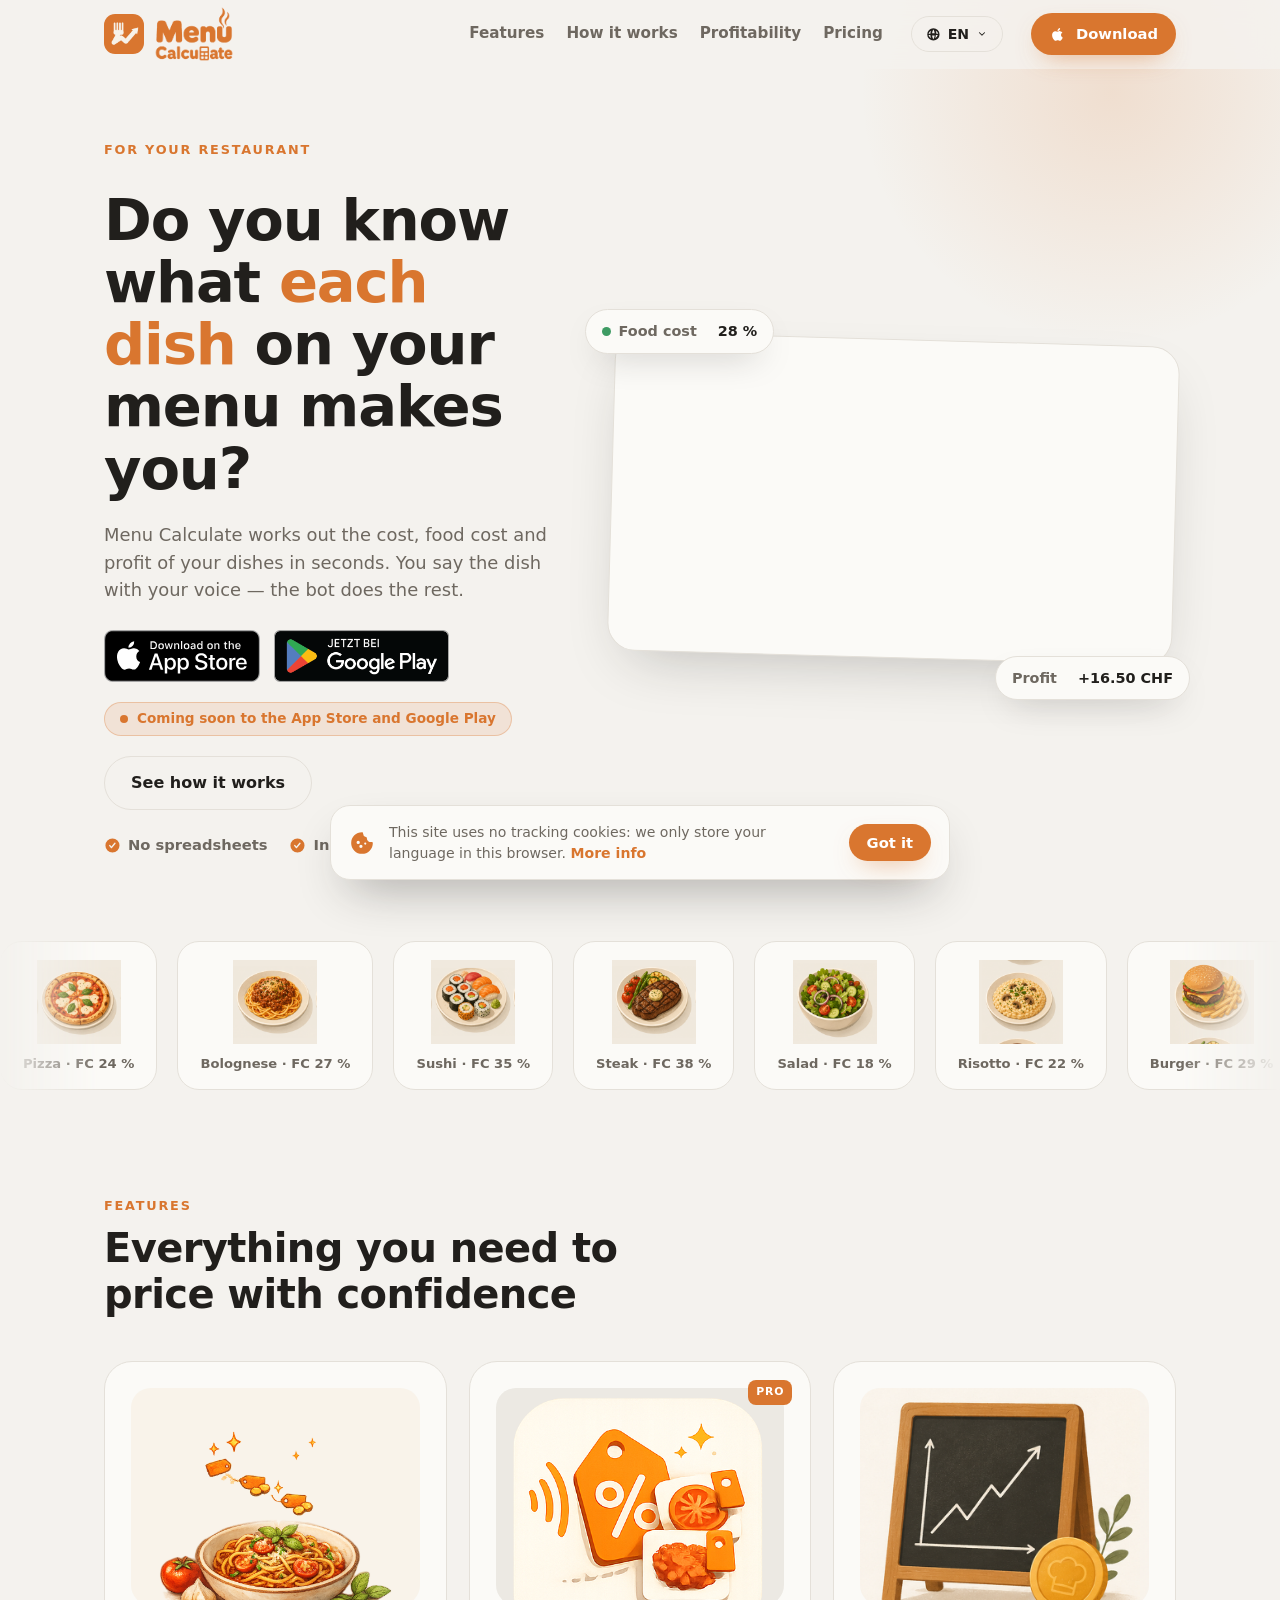
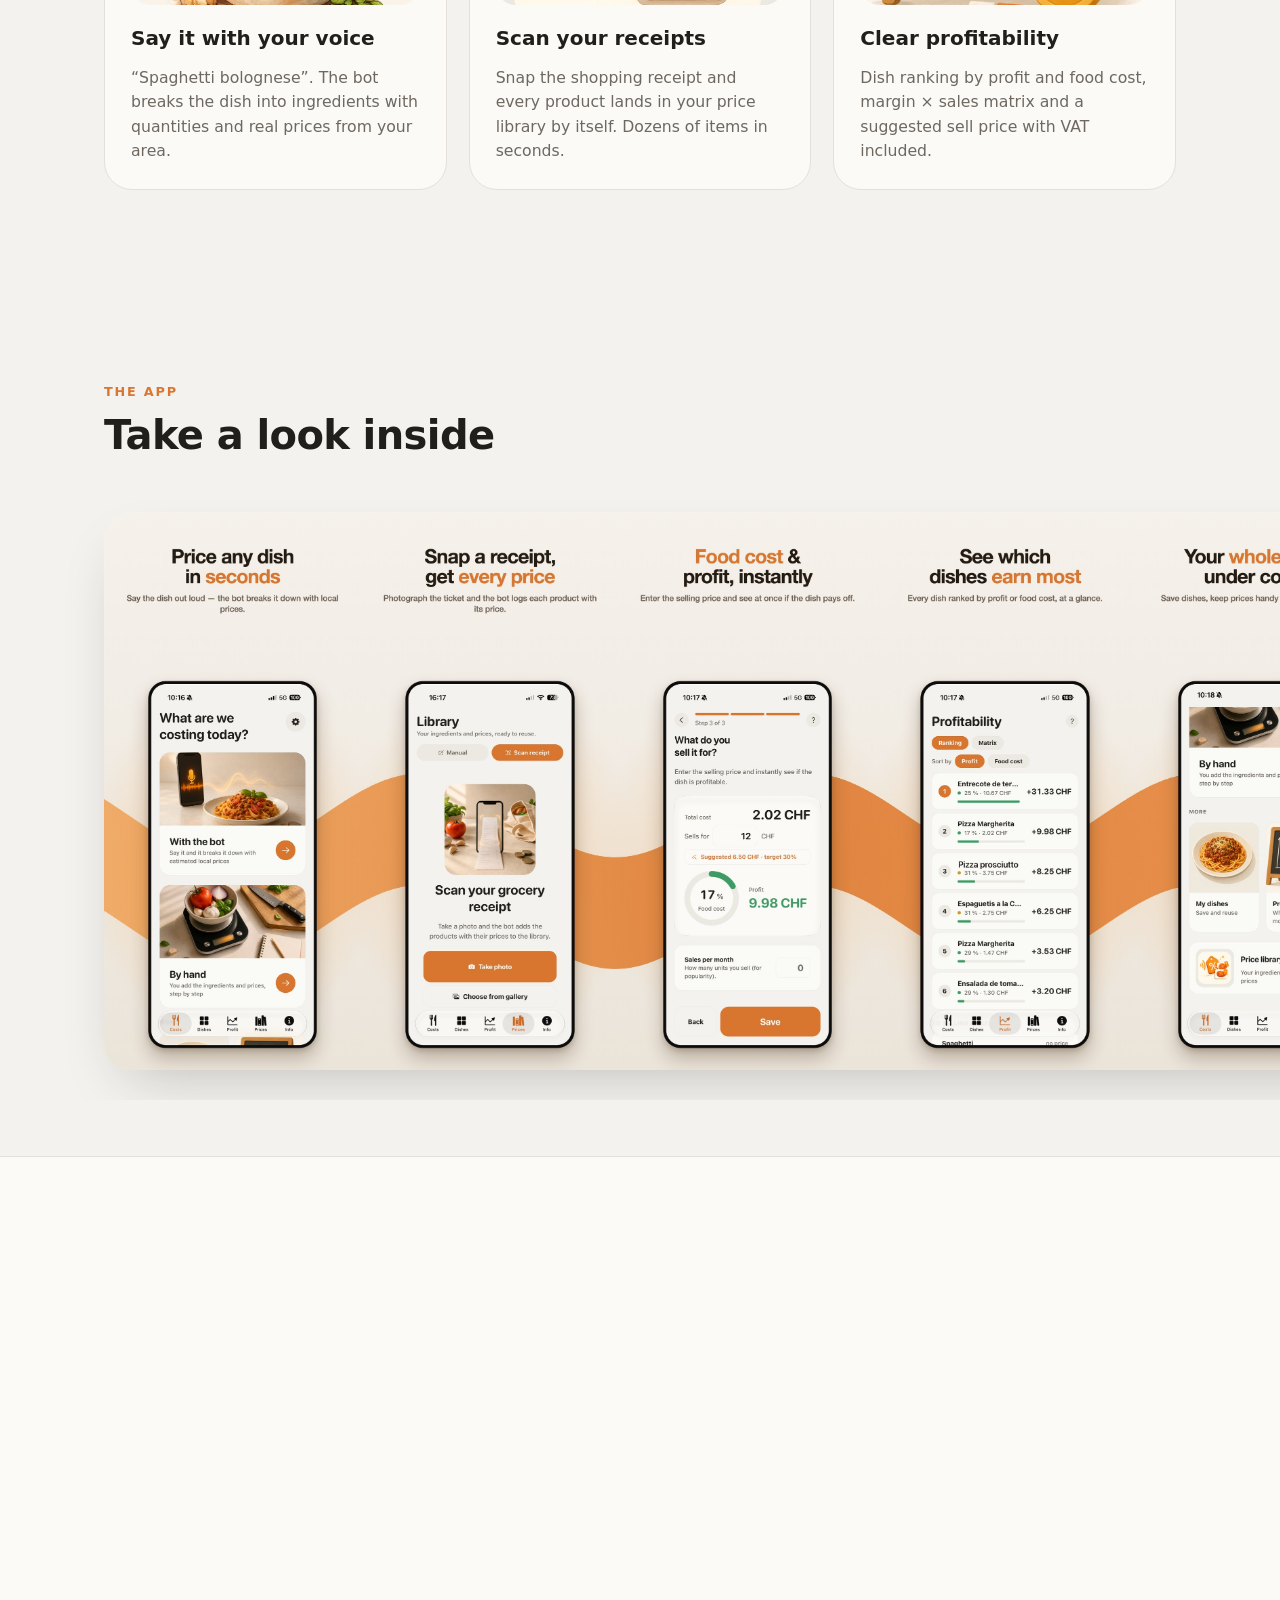
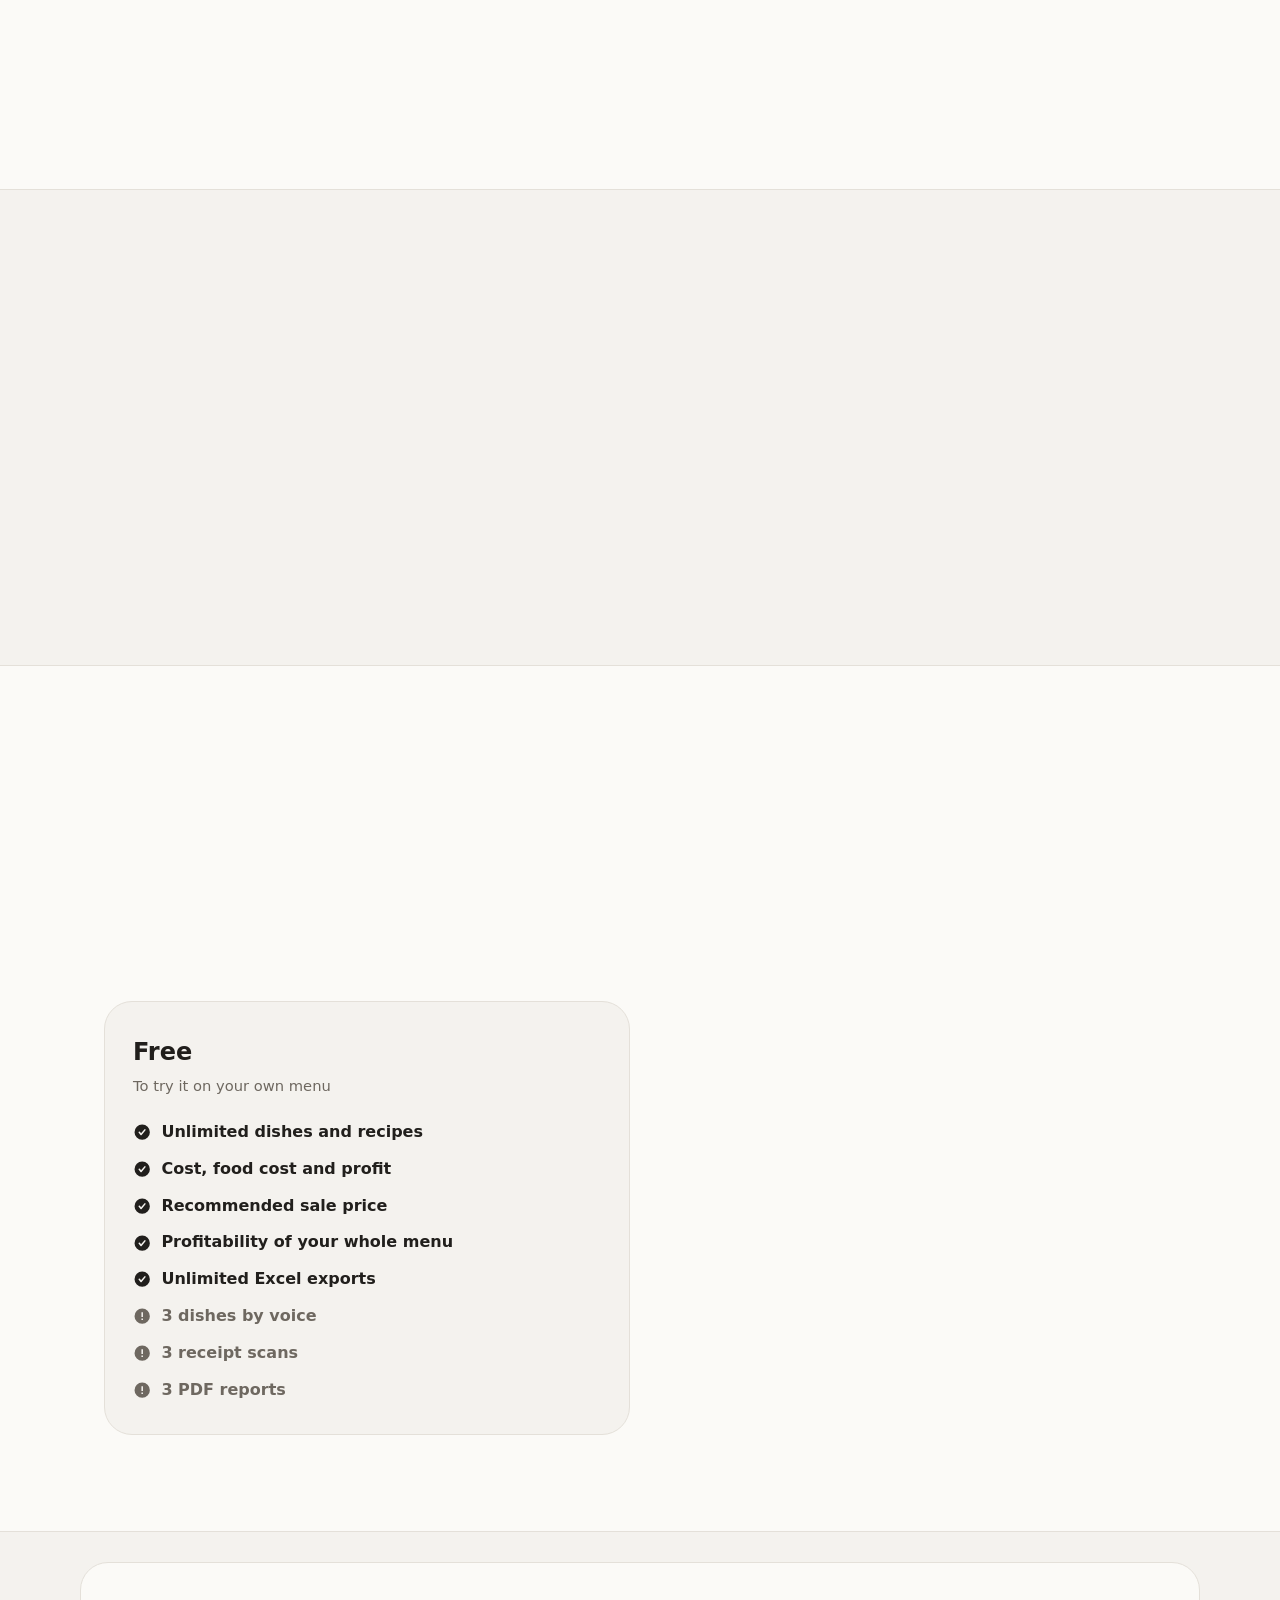
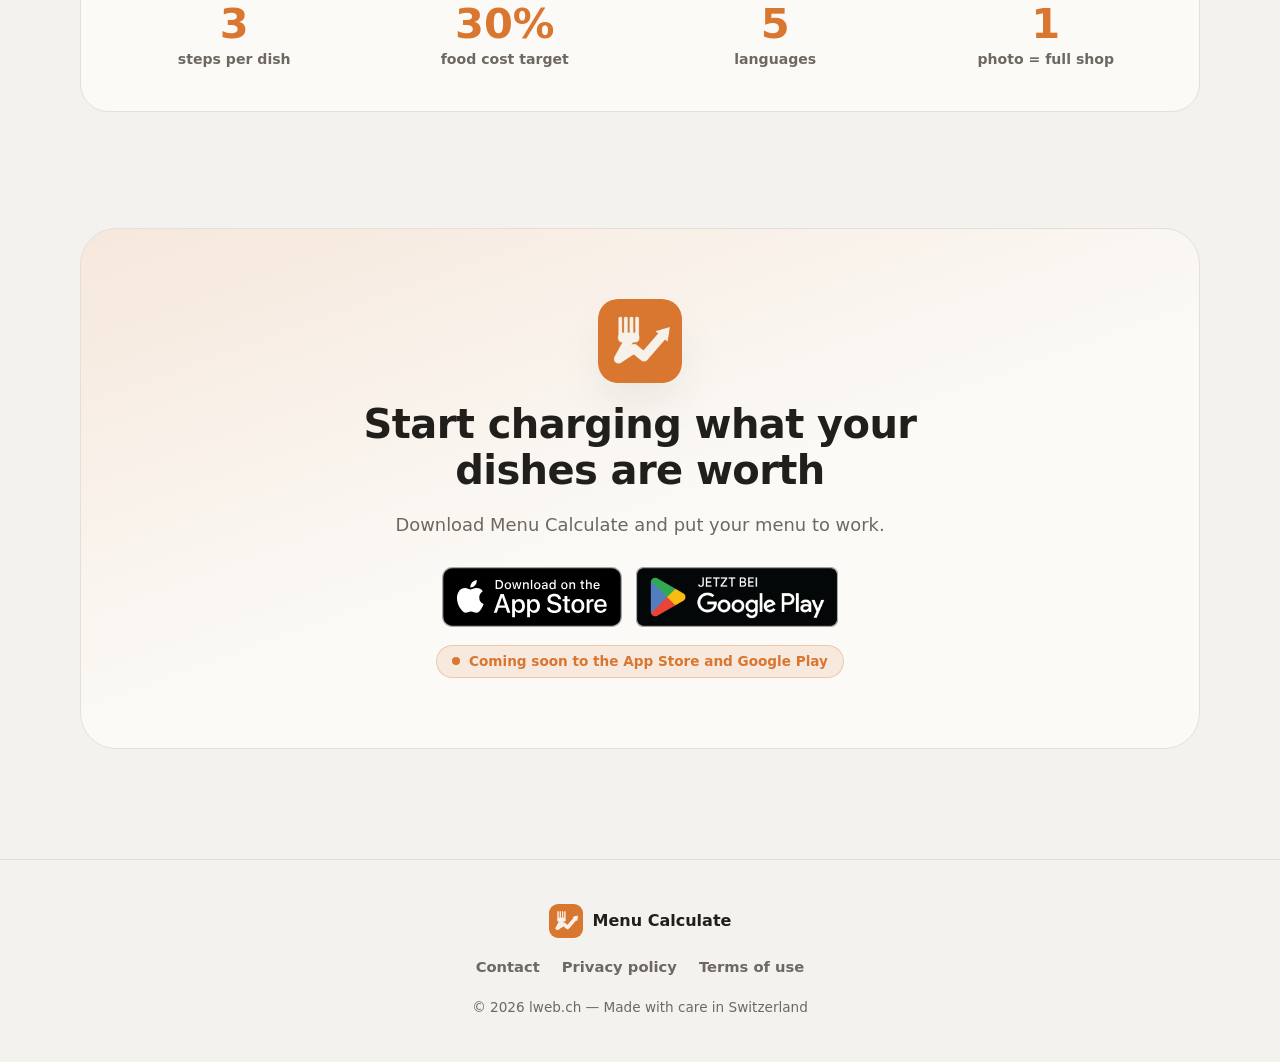
==== index.html @ b1566080 "Añade sección de planes: Gratis vs Pro Los tres límites del plan gratis salen del código de la app (" ====
<!doctype html>
<html lang="es">
<head>
  <meta charset="utf-8" />
  <meta name="viewport" content="width=device-width, initial-scale=1" />
  <title>Menu Calculate — El precio justo para cada plato</title>
  <meta name="description" content="Calcula el coste, el food cost y el beneficio de cada plato de tu carta en segundos. Díselo con tu voz y el bot hace el resto. Para restaurantes, en 5 idiomas." />
  <meta name="keywords" content="food cost, escandallo, coste plato restaurante, calcular precio menú, rentabilidad restaurante, food cost calculator, app restaurante, escandallo de cocina, margen platos, Speisenkalkulation, Wareneinsatz" />
  <meta name="author" content="lweb.ch" />
  <meta name="robots" content="index, follow, max-image-preview:large" />

  <link rel="canonical" href="https://menu-calculate.com/" />

  <link rel="icon" type="image/png" href="assets/icon.png" />
  <link rel="apple-touch-icon" href="assets/icon.png" />
  <meta name="theme-color" content="#F4F2EE" media="(prefers-color-scheme: light)" />
  <meta name="theme-color" content="#131211" media="(prefers-color-scheme: dark)" />

  <!-- Open Graph -->
  <meta property="og:type" content="website" />
  <meta property="og:site_name" content="Menu Calculate" />
  <meta property="og:url" content="https://menu-calculate.com/" />
  <meta property="og:title" content="Menu Calculate — El precio justo para cada plato" />
  <meta property="og:description" content="Coste, food cost y beneficio de tu carta en segundos. Díselo con tu voz y el bot hace el resto." />
  <meta property="og:image" content="https://menu-calculate.com/assets/og-image.png" />
  <meta property="og:image:width" content="1200" />
  <meta property="og:image:height" content="630" />
  <meta property="og:locale" content="es_ES" />
  <meta property="og:locale:alternate" content="de_CH" />
  <meta property="og:locale:alternate" content="en_US" />
  <meta property="og:locale:alternate" content="fr_CH" />
  <meta property="og:locale:alternate" content="it_CH" />

  <!-- Twitter / X -->
  <meta name="twitter:card" content="summary_large_image" />
  <meta name="twitter:title" content="Menu Calculate — El precio justo para cada plato" />
  <meta name="twitter:description" content="Coste, food cost y beneficio de tu carta en segundos. Con tu voz." />
  <meta name="twitter:image" content="https://menu-calculate.com/assets/og-image.png" />

  <!-- Datos estructurados -->
  <script type="application/ld+json">
  {
    "@context": "https://schema.org",
    "@type": "MobileApplication",
    "name": "Menu Calculate",
    "operatingSystem": "iOS",
    "applicationCategory": "BusinessApplication",
    "description": "Calcula el coste, el food cost y el beneficio de cada plato de tu carta en segundos. Dicta el plato con tu voz y el bot lo desglosa en ingredientes con precios.",
    "inLanguage": ["es", "de", "en", "fr", "it"],
    "image": "https://menu-calculate.com/assets/og-image.png",
    "offers": { "@type": "Offer", "price": "0", "priceCurrency": "CHF" },
    "author": {
      "@type": "Organization",
      "name": "lweb.ch",
      "url": "https://lweb.ch",
      "email": "info@lweb.ch",
      "address": { "@type": "PostalAddress", "addressCountry": "CH" }
    }
  }
  </script>

  <link rel="stylesheet" href="styles.css" />
</head>
<body>

  <!-- ============ NAV ============ -->
  <header class="nav" id="nav">
    <div class="wrap nav-inner">
      <a class="brand" href="#top">
        <img src="assets/icon.png" alt="" class="brand-icon-nav" />
        <picture>
          <source media="(prefers-color-scheme: dark)" srcset="assets/wordmark-oscuro.png" />
          <img src="assets/wordmark-claro.png" alt="Menu Calculate" class="brand-word" />
        </picture>
      </a>
      <nav class="nav-links">
        <a href="#funciones" data-i18n="nav_funciones">Funciones</a>
        <a href="#como" data-i18n="nav_como">Cómo funciona</a>
        <a href="#rentabilidad" data-i18n="nav_rent">Rentabilidad</a>
        <a href="#planes" data-i18n="nav_planes">Planes</a>
      </nav>

      <!-- selector de idioma -->
      <div class="lang" id="lang">
        <button class="lang-btn" id="langBtn" aria-haspopup="listbox" aria-expanded="false">
          <svg viewBox="0 0 24 24" class="ic"><path d="M12 2a10 10 0 1 0 10 10A10 10 0 0 0 12 2Zm7.93 9h-3.02a15.7 15.7 0 0 0-1.1-5.1A8.03 8.03 0 0 1 19.93 11ZM12 4.06c.9 1.2 1.7 3.02 2.07 5.94H9.93C10.3 7.08 11.1 5.26 12 4.06ZM4.07 13h3.02c.13 1.87.5 3.6 1.1 5.1A8.03 8.03 0 0 1 4.07 13Zm3.02-2H4.07a8.03 8.03 0 0 1 4.12-5.1 15.7 15.7 0 0 0-1.1 5.1ZM12 19.94c-.9-1.2-1.7-3.02-2.07-5.94h4.14c-.37 2.92-1.17 4.74-2.07 5.94ZM14.9 18.1c.6-1.5.97-3.23 1.1-5.1h3.02a8.03 8.03 0 0 1-4.12 5.1Z"/></svg>
          <span id="langCode">ES</span>
          <svg viewBox="0 0 24 24" class="ic ic-chev"><path d="M12 15.5a1 1 0 0 1-.7-.3l-5-5a1 1 0 1 1 1.4-1.4l4.3 4.29 4.3-4.3a1 1 0 1 1 1.4 1.42l-5 5a1 1 0 0 1-.7.29Z"/></svg>
        </button>
        <ul class="lang-menu" id="langMenu" role="listbox">
          <li role="option" data-lang="es">Español</li>
          <li role="option" data-lang="de">Deutsch</li>
          <li role="option" data-lang="en">English</li>
          <li role="option" data-lang="fr">Français</li>
          <li role="option" data-lang="it">Italiano</li>
        </ul>
      </div>

      <a class="btn btn-small" href="#descargar">
        <svg viewBox="0 0 24 24" class="ic"><path d="M17.05 20.28c-.98.95-2.05.8-3.08.35-1.09-.46-2.09-.48-3.24 0-1.44.62-2.2.44-3.06-.35C2.79 15.25 3.51 7.59 9.05 7.31c1.35.07 2.29.74 3.08.8 1.18-.24 2.31-.93 3.57-.84 1.51.12 2.65.72 3.4 1.8-3.12 1.87-2.38 5.98.48 7.13-.57 1.5-1.31 2.99-2.53 4.08ZM12.03 7.25c-.15-2.23 1.66-4.07 3.74-4.25.29 2.58-2.34 4.5-3.74 4.25Z"/></svg>
        <span data-i18n="nav_descargar">Descargar</span>
      </a>
    </div>
  </header>

  <main id="top">

    <!-- ============ HERO ============ -->
    <section class="hero">
      <div class="wrap hero-grid">
        <div class="hero-copy reveal">
          <p class="kicker" data-i18n="hero_kicker">Para tu restaurante</p>
          <h1 data-i18n-html="hero_h1">¿Sabes cuánto te deja <em>cada plato</em> de tu carta?</h1>
          <p class="lead" data-i18n="hero_lead">Menu Calculate calcula el coste, el food cost y el beneficio de tus platos en segundos. Tú dices el plato con tu voz — el bot hace el resto.</p>
          <div class="store-badges">
            <!-- Cuando la app esté publicada, pega aquí las URLs de las tiendas -->
            <a class="store-badge" href="#" aria-label="Download on the App Store">
              <img src="assets/app-store.svg" alt="Download on the App Store" />
            </a>
            <a class="store-badge" href="#" aria-label="Get it on Google Play">
              <img src="assets/google-play.png" alt="Get it on Google Play" />
            </a>
          </div>
          <p class="proximamente" data-i18n="proximamente">Muy pronto en App Store y Google Play</p>
          <div class="hero-ctas">
            <a class="btn btn-ghost" href="#como" data-i18n="hero_cta2">Ver cómo funciona</a>
          </div>
          <ul class="hero-mini">
            <li><svg viewBox="0 0 24 24" class="ic ic-accent"><path d="M12 2a10 10 0 1 0 10 10A10 10 0 0 0 12 2Zm4.3 7.61-5 6a1 1 0 0 1-.79.39 1 1 0 0 1-.75-.39l-2.3-2.8a1 1 0 1 1 1.54-1.27l1.53 1.86 4.24-5.07a1 1 0 0 1 1.53 1.28Z"/></svg> <span data-i18n="hero_mini1">Sin hojas de cálculo</span></li>
            <li><svg viewBox="0 0 24 24" class="ic ic-accent"><path d="M12 2a10 10 0 1 0 10 10A10 10 0 0 0 12 2Zm4.3 7.61-5 6a1 1 0 0 1-.79.39 1 1 0 0 1-.75-.39l-2.3-2.8a1 1 0 1 1 1.54-1.27l1.53 1.86 4.24-5.07a1 1 0 0 1 1.53 1.28Z"/></svg> <span data-i18n="hero_mini2">En 5 idiomas</span></li>
          </ul>
        </div>

        <div class="hero-media reveal delay-1">
          <div class="video-card tilt">
            <video id="heroVideo" autoplay muted loop playsinline></video>
          </div>
          <!-- chips flotantes -->
          <div class="chip chip-fc float-a">
            <span class="dot dot-good"></span> <span data-i18n="chip_fc">Food cost</span>&nbsp;<strong>28&nbsp;%</strong>
          </div>
          <div class="chip chip-ben float-b">
            <span data-i18n="chip_ben">Beneficio</span>&nbsp;<strong>+16.50&nbsp;CHF</strong>
          </div>
        </div>
      </div>
    </section>

    <!-- ============ MARQUEE DE PLATOS ============ -->
    <section class="marquee" aria-hidden="true">
      <div class="marquee-track" id="marquee">
        <figure><img src="assets/pizza.png" alt=""><figcaption><span data-i18n="dish_pizza">Pizza</span> · FC 24&nbsp;%</figcaption></figure>
        <figure><img src="assets/bolonesa.png" alt=""><figcaption><span data-i18n="dish_bolonesa">Bolognesa</span> · FC 27&nbsp;%</figcaption></figure>
        <figure><img src="assets/sushi.png" alt=""><figcaption><span data-i18n="dish_sushi">Sushi</span> · FC 35&nbsp;%</figcaption></figure>
        <figure><img src="assets/filete.png" alt=""><figcaption><span data-i18n="dish_filete">Entrecot</span> · FC 38&nbsp;%</figcaption></figure>
        <figure><img src="assets/ensalada.png" alt=""><figcaption><span data-i18n="dish_ensalada">Ensalada</span> · FC 18&nbsp;%</figcaption></figure>
        <figure><img src="assets/risotto.png" alt=""><figcaption><span data-i18n="dish_risotto">Risotto</span> · FC 22&nbsp;%</figcaption></figure>
        <figure><img src="assets/hamburguesa.png" alt=""><figcaption><span data-i18n="dish_burger">Burger</span> · FC 29&nbsp;%</figcaption></figure>
        <figure><img src="assets/sopa.png" alt=""><figcaption><span data-i18n="dish_sopa">Sopa</span> · FC 14&nbsp;%</figcaption></figure>
        <figure><img src="assets/postre.png" alt=""><figcaption><span data-i18n="dish_postre">Postre</span> · FC 21&nbsp;%</figcaption></figure>
      </div>
    </section>

    <!-- ============ FUNCIONES ============ -->
    <section class="section" id="funciones">
      <div class="wrap">
        <p class="kicker reveal" data-i18n="fun_kicker">Funciones</p>
        <h2 class="reveal" data-i18n="fun_h2">Todo lo que necesitas para poner precios con cabeza</h2>

        <div class="cards">
          <article class="card reveal">
            <div class="card-img"><img src="assets/bot-magico.png" alt="" loading="lazy"></div>
            <h3 data-i18n="fun1_t">Díselo con tu voz</h3>
            <p data-i18n="fun1_p">«Espaguetis a la bolognesa». El bot desglosa el plato en ingredientes con cantidades y precios reales de tu zona.</p>
          </article>

          <article class="card reveal delay-1">
            <div class="card-img"><img src="assets/biblioteca-precios.png" alt="" loading="lazy"></div>
            <h3 data-i18n="fun2_t">Escanea tus recibos</h3>
            <p data-i18n="fun2_p">Foto a la cuenta de la compra y todos los productos entran solos en tu biblioteca de precios. Decenas de artículos en segundos.</p>
            <span class="tag-pro">PRO</span>
          </article>

          <article class="card reveal delay-2">
            <div class="card-img"><img src="assets/rentabilidad.png" alt="" loading="lazy"></div>
            <h3 data-i18n="fun3_t">Rentabilidad clara</h3>
            <p data-i18n="fun3_p">Ranking de platos por beneficio y food cost, matriz margen × ventas y precio de venta sugerido con IVA incluido.</p>
          </article>
        </div>
      </div>
    </section>

    <!-- ============ CAPTURAS (scroll lateral panorámico) ============ -->
    <section class="section shots" id="capturas">
      <div class="wrap">
        <p class="kicker reveal" data-i18n="caps_kicker">La app</p>
        <h2 class="reveal" data-i18n="caps_h2">Míralo por dentro</h2>
      </div>
      <div class="shots-scroll reveal delay-1" aria-label="Menu Calculate">
        <div class="shots-strip">
          <img src="assets/capture-1.jpg" alt="Pon precio a cualquier plato en segundos" loading="lazy" width="760" height="1647" />
          <img src="assets/capture-2.jpg" alt="Escanea un recibo y obtén cada precio" loading="lazy" width="760" height="1647" />
          <img src="assets/capture-3.jpg" alt="Food cost y beneficio al instante" loading="lazy" width="760" height="1647" />
          <img src="assets/capture-4.jpg" alt="Descubre qué platos rinden más" loading="lazy" width="760" height="1647" />
          <img src="assets/capture-5.jpg" alt="Toda tu carta bajo control" loading="lazy" width="760" height="1647" />
        </div>
      </div>
    </section>

    <!-- ============ CÓMO FUNCIONA ============ -->
    <section class="section section-alt" id="como">
      <div class="wrap como-grid">
        <div class="como-copy">
          <p class="kicker reveal" data-i18n="como_kicker">Cómo funciona</p>
          <h2 class="reveal" data-i18n="como_h2">Tres pasos. Sin calculadora.</h2>

          <ol class="pasos">
            <li class="reveal">
              <span class="paso-n">1</span>
              <div><h4 data-i18n="paso1_t">Di el plato</h4><p data-i18n="paso1_p">Con tu voz o escribiendo. En español, alemán, inglés, francés o italiano.</p></div>
            </li>
            <li class="reveal delay-1">
              <span class="paso-n">2</span>
              <div><h4 data-i18n="paso2_t">El bot lo desglosa</h4><p data-i18n="paso2_p">Ingredientes, cantidades y precios aparecen en cascada. Ajusta lo que quieras.</p></div>
            </li>
            <li class="reveal delay-2">
              <span class="paso-n">3</span>
              <div><h4 data-i18n="paso3_t">Decide el precio</h4><p data-i18n="paso3_p">Food cost, beneficio y precio sugerido para tu objetivo. Todo se guarda solo.</p></div>
            </li>
          </ol>
        </div>

        <div class="como-media reveal delay-1">
          <div class="video-card">
            <video src="assets/bienvenida-2.mp4" class="lazy-video" muted loop playsinline preload="none"></video>
          </div>
          <!-- donut animado -->
          <div class="donut-card float-a">
            <svg viewBox="0 0 120 120" class="donut" id="donut">
              <circle class="donut-track" cx="60" cy="60" r="48"/>
              <circle class="donut-arc" cx="60" cy="60" r="48" id="donutArc"/>
            </svg>
            <div class="donut-label">
              <strong id="donutNum">0</strong><span>%</span>
              <small data-i18n="donut_label">food cost</small>
            </div>
          </div>
        </div>
      </div>
    </section>

    <!-- ============ RENTABILIDAD ============ -->
    <section class="section" id="rentabilidad">
      <div class="wrap rent-grid">
        <div class="rent-copy">
          <p class="kicker reveal" data-i18n="rent_kicker">Rentabilidad</p>
          <h2 class="reveal" data-i18n="rent_h2">Descubre qué platos potenciar (y cuáles revisar)</h2>
          <p class="lead reveal" data-i18n="rent_lead">Menu Calculate ordena tu carta por beneficio real. De un vistazo sabes qué plato es tu estrella y cuál te está costando dinero.</p>
        </div>

        <div class="rent-chart reveal delay-1" id="chart">
          <div class="bar-row">
            <span class="bar-name" data-i18n="dish_risotto">Risotto</span>
            <div class="bar"><i style="--w:92%" class="bar-fill good"></i></div>
            <span class="bar-val">+21.40</span>
          </div>
          <div class="bar-row">
            <span class="bar-name" data-i18n="dish_pizza">Pizza</span>
            <div class="bar"><i style="--w:78%" class="bar-fill good"></i></div>
            <span class="bar-val">+17.90</span>
          </div>
          <div class="bar-row">
            <span class="bar-name" data-i18n="dish_burger">Burger</span>
            <div class="bar"><i style="--w:55%" class="bar-fill warn"></i></div>
            <span class="bar-val">+12.10</span>
          </div>
          <div class="bar-row">
            <span class="bar-name" data-i18n="dish_sushi">Sushi</span>
            <div class="bar"><i style="--w:34%" class="bar-fill warn"></i></div>
            <span class="bar-val">+7.60</span>
          </div>
          <div class="bar-row">
            <span class="bar-name" data-i18n="dish_filete">Entrecot</span>
            <div class="bar"><i style="--w:18%" class="bar-fill bad"></i></div>
            <span class="bar-val">+3.20</span>
          </div>
        </div>
      </div>
    </section>

    <!-- ============ PLANES (gratis vs pro) ============ -->
    <section class="section section-alt" id="planes">
      <div class="wrap">
        <p class="kicker reveal" data-i18n="planes_kicker">Planes</p>
        <h2 class="reveal" data-i18n="planes_h2">Empieza gratis. Pasa a Pro cuando te salga a cuenta.</h2>
        <p class="lead reveal" data-i18n="planes_lead">Calcular tus platos es gratis y sin límite. Solo se paga la parte que trabaja por ti: la voz, el escáner y los informes.</p>

        <div class="planes-grid">
          <div class="plan reveal">
            <h3 class="plan-nombre" data-i18n="plan_free_nombre">Gratis</h3>
            <p class="plan-sub" data-i18n="plan_free_sub">Para poner tu carta a prueba</p>
            <ul class="plan-lista">
              <li><svg viewBox="0 0 24 24" class="ic"><path d="M12 2a10 10 0 1 0 10 10A10 10 0 0 0 12 2Zm4.3 7.61-5 6a1 1 0 0 1-.79.39 1 1 0 0 1-.75-.39l-2.3-2.8a1 1 0 1 1 1.54-1.27l1.53 1.86 4.24-5.07a1 1 0 0 1 1.53 1.28Z"/></svg> <span data-i18n="plan_f1">Platos y escandallos ilimitados</span></li>
              <li><svg viewBox="0 0 24 24" class="ic"><path d="M12 2a10 10 0 1 0 10 10A10 10 0 0 0 12 2Zm4.3 7.61-5 6a1 1 0 0 1-.79.39 1 1 0 0 1-.75-.39l-2.3-2.8a1 1 0 1 1 1.54-1.27l1.53 1.86 4.24-5.07a1 1 0 0 1 1.53 1.28Z"/></svg> <span data-i18n="plan_f2">Coste, food cost y beneficio</span></li>
              <li><svg viewBox="0 0 24 24" class="ic"><path d="M12 2a10 10 0 1 0 10 10A10 10 0 0 0 12 2Zm4.3 7.61-5 6a1 1 0 0 1-.79.39 1 1 0 0 1-.75-.39l-2.3-2.8a1 1 0 1 1 1.54-1.27l1.53 1.86 4.24-5.07a1 1 0 0 1 1.53 1.28Z"/></svg> <span data-i18n="plan_f3">Precio de venta recomendado</span></li>
              <li><svg viewBox="0 0 24 24" class="ic"><path d="M12 2a10 10 0 1 0 10 10A10 10 0 0 0 12 2Zm4.3 7.61-5 6a1 1 0 0 1-.79.39 1 1 0 0 1-.75-.39l-2.3-2.8a1 1 0 1 1 1.54-1.27l1.53 1.86 4.24-5.07a1 1 0 0 1 1.53 1.28Z"/></svg> <span data-i18n="plan_f4">Rentabilidad de toda tu carta</span></li>
              <li><svg viewBox="0 0 24 24" class="ic"><path d="M12 2a10 10 0 1 0 10 10A10 10 0 0 0 12 2Zm4.3 7.61-5 6a1 1 0 0 1-.79.39 1 1 0 0 1-.75-.39l-2.3-2.8a1 1 0 1 1 1.54-1.27l1.53 1.86 4.24-5.07a1 1 0 0 1 1.53 1.28Z"/></svg> <span data-i18n="plan_excel">Exportación a Excel ilimitada</span></li>
              <li class="plan-limite"><svg viewBox="0 0 24 24" class="ic"><path d="M12 2a10 10 0 1 0 10 10A10 10 0 0 0 12 2Zm1 15h-2v-2h2Zm0-4h-2V7h2Z"/></svg> <span data-i18n="plan_f5">3 platos por voz</span></li>
              <li class="plan-limite"><svg viewBox="0 0 24 24" class="ic"><path d="M12 2a10 10 0 1 0 10 10A10 10 0 0 0 12 2Zm1 15h-2v-2h2Zm0-4h-2V7h2Z"/></svg> <span data-i18n="plan_f6">3 escaneos de ticket</span></li>
              <li class="plan-limite"><svg viewBox="0 0 24 24" class="ic"><path d="M12 2a10 10 0 1 0 10 10A10 10 0 0 0 12 2Zm1 15h-2v-2h2Zm0-4h-2V7h2Z"/></svg> <span data-i18n="plan_f7">3 informes PDF</span></li>
            </ul>
          </div>

          <div class="plan plan-pro reveal delay-1">
            <span class="plan-badge" data-i18n="plan_pro_badge">Recomendado</span>
            <h3 class="plan-nombre" data-i18n="plan_pro_nombre">Pro</h3>
            <p class="plan-sub" data-i18n="plan_pro_sub">Para el día a día</p>
            <ul class="plan-lista">
              <li><svg viewBox="0 0 24 24" class="ic ic-accent"><path d="M12 2a10 10 0 1 0 10 10A10 10 0 0 0 12 2Zm4.3 7.61-5 6a1 1 0 0 1-.79.39 1 1 0 0 1-.75-.39l-2.3-2.8a1 1 0 1 1 1.54-1.27l1.53 1.86 4.24-5.07a1 1 0 0 1 1.53 1.28Z"/></svg> <span data-i18n="plan_p1">Todo lo de Gratis, sin límites</span></li>
              <li><svg viewBox="0 0 24 24" class="ic ic-accent"><path d="M12 2a10 10 0 1 0 10 10A10 10 0 0 0 12 2Zm4.3 7.61-5 6a1 1 0 0 1-.79.39 1 1 0 0 1-.75-.39l-2.3-2.8a1 1 0 1 1 1.54-1.27l1.53 1.86 4.24-5.07a1 1 0 0 1 1.53 1.28Z"/></svg> <span data-i18n="plan_p2">Platos por voz ilimitados</span></li>
              <li><svg viewBox="0 0 24 24" class="ic ic-accent"><path d="M12 2a10 10 0 1 0 10 10A10 10 0 0 0 12 2Zm4.3 7.61-5 6a1 1 0 0 1-.79.39 1 1 0 0 1-.75-.39l-2.3-2.8a1 1 0 1 1 1.54-1.27l1.53 1.86 4.24-5.07a1 1 0 0 1 1.53 1.28Z"/></svg> <span data-i18n="plan_p3">Escaneo de tickets ilimitado</span></li>
              <li><svg viewBox="0 0 24 24" class="ic ic-accent"><path d="M12 2a10 10 0 1 0 10 10A10 10 0 0 0 12 2Zm4.3 7.61-5 6a1 1 0 0 1-.79.39 1 1 0 0 1-.75-.39l-2.3-2.8a1 1 0 1 1 1.54-1.27l1.53 1.86 4.24-5.07a1 1 0 0 1 1.53 1.28Z"/></svg> <span data-i18n="plan_p4">Informes PDF ilimitados</span></li>
            </ul>
          </div>
        </div>
      </div>
    </section>

    <!-- ============ CIFRAS ============ -->
    <section class="stats">
      <div class="wrap stats-row">
        <div class="stat reveal"><strong data-count="3">0</strong><span data-i18n="stat1">pasos por plato</span></div>
        <div class="stat reveal delay-1"><strong data-count="30" data-suffix="%">0</strong><span data-i18n="stat2">food cost objetivo</span></div>
        <div class="stat reveal delay-2"><strong data-count="5">0</strong><span data-i18n="stat3">idiomas</span></div>
        <div class="stat reveal delay-3"><strong data-count="1">0</strong><span data-i18n="stat4">foto = toda la compra</span></div>
      </div>
    </section>

    <!-- ============ CTA FINAL ============ -->
    <section class="cta-final" id="descargar">
      <div class="wrap cta-box reveal">
        <img src="assets/icon.png" alt="" class="cta-icon" />
        <h2 data-i18n="cta_h2">Empieza hoy a cobrar lo que tus platos valen</h2>
        <p class="lead" data-i18n="cta_lead">Descarga Menu Calculate y pon tu carta a trabajar.</p>
        <div class="store-badges store-badges-big">
          <!-- Cuando la app esté publicada, pega aquí las URLs de las tiendas -->
          <a class="store-badge" href="#" aria-label="Download on the App Store">
            <img src="assets/app-store.svg" alt="Download on the App Store" />
          </a>
          <a class="store-badge" href="#" aria-label="Get it on Google Play">
            <img src="assets/google-play.png" alt="Get it on Google Play" />
          </a>
        </div>
        <p class="proximamente" data-i18n="proximamente">Muy pronto en App Store y Google Play</p>
      </div>
    </section>

  </main>

  <!-- ============ FOOTER ============ -->
  <footer class="footer">
    <div class="wrap footer-inner">
      <div class="footer-brand">
        <img src="assets/icon.png" alt="" class="brand-icon" />
        <span>Menu&nbsp;Calculate</span>
      </div>
      <nav class="footer-links">
        <a href="contact.html" data-i18n="foot_contacto">Contacto</a>
        <a href="privacy.html" data-i18n="foot_priv">Política de privacidad</a>
        <a href="terms.html" data-i18n="foot_term">Términos de uso</a>
      </nav>
      <p class="footer-copy" data-i18n="foot_copy">© 2026 lweb.ch — Hecho con cariño en Suiza</p>
    </div>
  </footer>

  <!-- ============ AVISO DE COOKIES (primera visita) ============ -->
  <div class="cookies" id="cookies" hidden>
    <svg viewBox="0 0 24 24" class="ic ic-accent cookies-ic"><path d="M12 2a10 10 0 1 0 10 10 1 1 0 0 0-1.22-.98A3.5 3.5 0 0 1 16.5 7.5a1 1 0 0 0-1-1A3.5 3.5 0 0 1 12.98 3.2 1 1 0 0 0 12 2Zm-3.5 8a1.5 1.5 0 1 1-1.5 1.5A1.5 1.5 0 0 1 8.5 10Zm2.5 6.5A1.5 1.5 0 1 1 12.5 15 1.5 1.5 0 0 1 11 16.5Zm4-3a1 1 0 1 1 1-1 1 1 0 0 1-1 1Z"/></svg>
    <p class="cookies-txt"><span data-i18n="cookies_txt">Esta web no usa cookies de seguimiento: solo guardamos tu idioma en este navegador.</span> <a href="privacy.html" data-i18n="cookies_mas">Más info</a></p>
    <button class="btn btn-small" id="cookiesOk" data-i18n="cookies_ok">Entendido</button>
  </div>

  <script src="i18n.js"></script>
  <script src="app.js"></script>
</body>
</html>
---- styles.css ----
/* ===== Menu Cost · Landing =====
   Mismo sistema de diseño que la app: neutros cálidos (piedra/tinta),
   un único acento azafrán y semáforo de food cost. Claro y oscuro. */

:root {
  --text: #211F1C;
  --text-2: #6E6860;
  --bg: #F4F2EE;
  --bg-el: #FBFAF7;
  --bg-sel: #ECE9E3;
  --line: #E4E0D9;
  --accent: #D9762F;
  --accent-ink: #FFFFFF;
  --good: #3E9B63;
  --warn: #CE9A1F;
  --bad: #D5563C;
  --radius: 28px;
  --shadow: 0 24px 60px -24px rgba(33, 31, 28, .28);
  --font: ui-rounded, "SF Pro Rounded", -apple-system, BlinkMacSystemFont, "Segoe UI", Roboto, system-ui, sans-serif;
}

@media (prefers-color-scheme: dark) {
  :root {
    --text: #F4F1EC;
    --text-2: #A69F96;
    --bg: #131211;
    --bg-el: #1D1B19;
    --bg-sel: #2A2825;
    --line: #33302B;
    --accent: #EC9448;
    --accent-ink: #201911;
    --good: #5BBE81;
    --warn: #E0B24A;
    --bad: #E7715A;
    --shadow: 0 24px 60px -24px rgba(0, 0, 0, .6);
  }
}

* { margin: 0; padding: 0; box-sizing: border-box; }
html { scroll-behavior: smooth; }
body {
  font-family: var(--font);
  background: var(--bg);
  color: var(--text);
  line-height: 1.55;
  -webkit-font-smoothing: antialiased;
  overflow-x: hidden;
}
img, video { display: block; max-width: 100%; }
a { color: inherit; text-decoration: none; }

.wrap { max-width: 1120px; margin: 0 auto; padding: 0 24px; }

/* ---------- tipografía ---------- */
h1 { font-size: clamp(2.3rem, 5.2vw, 3.6rem); line-height: 1.08; letter-spacing: -.02em; font-weight: 800; }
h1 em { font-style: normal; color: var(--accent); }
h2 { font-size: clamp(1.7rem, 3.6vw, 2.5rem); line-height: 1.15; letter-spacing: -.015em; font-weight: 800; max-width: 22ch; }
h3 { font-size: 1.25rem; font-weight: 700; }
h4 { font-size: 1.05rem; font-weight: 700; }
.lead { font-size: 1.12rem; color: var(--text-2); max-width: 46ch; }
.kicker {
  font-size: .8rem; font-weight: 800; letter-spacing: .14em;
  text-transform: uppercase; color: var(--accent); margin-bottom: 10px;
}

/* ---------- botones ---------- */
.btn {
  display: inline-flex; align-items: center; gap: 10px;
  background: var(--accent); color: var(--accent-ink);
  font-family: var(--font); font-weight: 700; font-size: 1rem;
  padding: 14px 26px; border-radius: 999px; border: none; cursor: pointer;
  transition: transform .18s ease, box-shadow .18s ease, opacity .18s ease;
  box-shadow: 0 10px 26px -12px color-mix(in srgb, var(--accent) 70%, transparent);
}
.btn:hover { transform: translateY(-2px); box-shadow: 0 16px 32px -12px color-mix(in srgb, var(--accent) 75%, transparent); }
.btn:active { transform: translateY(0); opacity: .9; }
.btn-ghost {
  background: transparent; color: var(--text);
  border: 1.5px solid var(--line); box-shadow: none;
}
.btn-ghost:hover { border-color: var(--accent); color: var(--accent); box-shadow: none; }
.btn-small { padding: 10px 18px; font-size: .92rem; }
.btn-big { padding: 18px 34px; font-size: 1.1rem; }
.ic { width: 1.15em; height: 1.15em; fill: currentColor; flex: none; }
.ic-accent { fill: var(--accent); }

/* ---------- nav ---------- */
.nav {
  position: fixed; inset: 0 0 auto 0; z-index: 50;
  background: color-mix(in srgb, var(--bg) 82%, transparent);
  -webkit-backdrop-filter: blur(14px); backdrop-filter: blur(14px);
  border-bottom: 1px solid transparent;
  transition: border-color .25s ease;
}
.nav.scrolled { border-bottom-color: var(--line); }
.nav-inner { display: flex; align-items: center; gap: 28px; height: 68px; }
.brand { display: flex; align-items: center; gap: 10px; font-weight: 800; font-size: 1.1rem; }
.brand-icon { width: 34px; height: 34px; border-radius: 9px; }
.brand-icon-nav { width: 40px; height: 40px; border-radius: 11px; display: block; }
.brand-word { height: 56px; width: auto; display: block; }
.nav-links { display: flex; gap: 22px; margin-left: auto; }
.nav-links a { font-size: .95rem; font-weight: 600; color: var(--text-2); transition: color .15s; }
.nav-links a:hover { color: var(--text); }
@media (max-width: 720px) {
  .nav-links { display: none; }
  .nav-inner { justify-content: space-between; height: 56px; gap: 12px; }
  .brand-icon-nav { width: 30px; height: 30px; border-radius: 8px; }
  .brand-word { height: 38px; }
  .lang-btn { padding: 6px 10px; }
  .nav .btn-small { padding: 8px 14px; font-size: .85rem; gap: 6px; }
}
@media (max-width: 400px) {
  .nav .btn-small span { display: none; }
  .nav .btn-small { padding: 8px; }
}

/* selector de idioma */
.lang { position: relative; }
.lang-btn {
  display: inline-flex; align-items: center; gap: 7px;
  background: transparent; color: var(--text);
  border: 1.5px solid var(--line); border-radius: 999px;
  font-family: var(--font); font-weight: 700; font-size: .88rem;
  padding: 9px 14px; cursor: pointer;
  transition: border-color .15s ease, color .15s ease;
}
.lang-btn:hover { border-color: var(--accent); color: var(--accent); }
.lang-btn .ic { width: 1.05em; height: 1.05em; fill: currentColor; }
.ic-chev { width: .85em !important; height: .85em !important; transition: transform .2s ease; }
.lang.open .ic-chev { transform: rotate(180deg); }
.lang-menu {
  position: absolute; top: calc(100% + 10px); right: 0; min-width: 160px;
  list-style: none; padding: 8px; margin: 0;
  background: var(--bg-el); border: 1px solid var(--line); border-radius: 18px;
  box-shadow: 0 20px 44px -18px rgba(33,31,28,.4);
  opacity: 0; transform: translateY(-6px) scale(.98); pointer-events: none;
  transition: opacity .18s ease, transform .18s ease;
}
.lang.open .lang-menu { opacity: 1; transform: none; pointer-events: auto; }
.lang-menu li {
  padding: 10px 14px; border-radius: 12px;
  font-size: .93rem; font-weight: 600; color: var(--text-2);
  cursor: pointer; transition: background .12s ease, color .12s ease;
}
.lang-menu li:hover { background: var(--bg-sel); color: var(--text); }
.lang-menu li.on { color: var(--accent); font-weight: 800; }

/* ---------- hero ---------- */
.hero { padding: 140px 0 40px; position: relative; }
@media (max-width: 880px) { .hero { overflow-x: clip; } }
@media (max-width: 720px) { .hero { padding: 96px 0 32px; } }
.hero::before {
  /* halo azafrán suave */
  content: ""; position: absolute; top: -30%; right: -15%;
  width: 720px; height: 720px; border-radius: 50%;
  background: radial-gradient(closest-side, color-mix(in srgb, var(--accent) 16%, transparent), transparent 70%);
  pointer-events: none;
}
.hero-grid {
  display: grid; grid-template-columns: .9fr 1.1fr;
  gap: 44px; align-items: center; position: relative;
}
@media (max-width: 880px) { .hero-grid { grid-template-columns: 1fr; } }
.hero-copy { display: flex; flex-direction: column; gap: 20px; }
.hero-ctas { display: flex; flex-wrap: wrap; gap: 14px; }

/* badges oficiales de las tiendas */
.store-badges { display: flex; flex-wrap: wrap; align-items: center; gap: 14px; margin-top: 6px; }
.store-badge { display: inline-flex; border-radius: 12px; transition: transform .18s ease, box-shadow .18s ease; }
.store-badge:hover { transform: translateY(-3px); box-shadow: 0 14px 30px -14px rgba(33,31,28,.45); }
.store-badge img { height: 52px; width: auto; display: block; }
.store-badges-big { justify-content: center; margin-top: 10px; }
.store-badges-big .store-badge img { height: 60px; }
@media (max-width: 480px) { .store-badge img { height: 46px; } .store-badges-big .store-badge img { height: 50px; } }
.hero-mini { display: flex; gap: 22px; list-style: none; margin-top: 4px; }
.hero-mini li { display: flex; align-items: center; gap: 7px; font-size: .92rem; font-weight: 600; color: var(--text-2); }

.hero-media { position: relative; }
.video-card {
  border-radius: var(--radius); overflow: hidden;
  border: 1px solid var(--line); background: var(--bg-el);
  box-shadow: var(--shadow);
}
.video-card video { width: 100%; aspect-ratio: 16 / 9; object-fit: cover; }
.tilt { transform: rotate(1.6deg); }
@media (max-width: 720px) {
  /* en móvil el hero lleva el vídeo vertical */
  .hero-media .video-card { max-width: 300px; margin: 0 auto; }
  .hero-media .video-card video { aspect-ratio: 9 / 16; }
}

/* chips flotantes */
.chip {
  position: absolute; display: flex; align-items: center; gap: 8px;
  background: var(--bg-el); border: 1px solid var(--line);
  border-radius: 999px; padding: 10px 16px;
  font-size: .9rem; font-weight: 600; color: var(--text-2);
  box-shadow: 0 14px 34px -16px rgba(33,31,28,.35);
}
.chip strong { color: var(--text); font-weight: 800; }
.chip-fc { top: -30px; left: -26px; }
.chip-ben { bottom: -42px; right: -14px; }
.dot { width: 9px; height: 9px; border-radius: 50%; }
.dot-good { background: var(--good); }
.float-a { animation: float 5.2s ease-in-out infinite; }
.float-b { animation: floatSuave 6.4s ease-in-out .8s infinite; }
@keyframes float {
  0%, 100% { transform: translateY(0); }
  50% { transform: translateY(-9px); }
}
@keyframes floatSuave {
  0%, 100% { transform: translateY(0); }
  50% { transform: translateY(-4px); }
}
@media (max-width: 880px) {
  .chip-fc { left: 6px; } .chip-ben { right: 6px; }
}

/* ---------- marquee ---------- */
.marquee { padding: 44px 0 10px; overflow: hidden; mask-image: linear-gradient(90deg, transparent, #000 8%, #000 92%, transparent); -webkit-mask-image: linear-gradient(90deg, transparent, #000 8%, #000 92%, transparent); }
.marquee-track { display: flex; gap: 20px; width: max-content; animation: slide 36s linear infinite; }
.marquee:hover .marquee-track { animation-play-state: paused; }
@keyframes slide { to { transform: translateX(-50%); } }
.marquee figure {
  display: flex; flex-direction: column; align-items: center; gap: 10px;
  background: var(--bg-el); border: 1px solid var(--line);
  border-radius: 22px; padding: 18px 22px 14px; min-width: 150px;
}
.marquee img { width: 84px; height: 84px; object-fit: contain; }
.marquee figcaption { font-size: .82rem; font-weight: 700; color: var(--text-2); white-space: nowrap; }
@media (max-width: 720px) {
  .marquee { padding: 32px 0 8px; }
  .marquee-track { gap: 12px; }
  .marquee figure { min-width: 108px; padding: 12px 14px 10px; border-radius: 18px; gap: 6px; }
  .marquee img { width: 56px; height: 56px; }
  .marquee figcaption { font-size: .74rem; }
}

/* ---------- secciones ---------- */
.section { padding: 96px 0; }
.section-alt { background: var(--bg-el); border-block: 1px solid var(--line); }

/* capturas: panorama con scroll lateral (la onda azafrán fluye entre paneles) */
.shots { padding-bottom: 56px; overflow: hidden; }
.shots-scroll {
  margin-top: 40px;
  overflow-x: auto;
  scroll-snap-type: x mandatory;
  -webkit-overflow-scrolling: touch;
  scrollbar-width: none;
  /* el primer panel arranca alineado con .wrap; el resto se descubre deslizando */
  padding: 14px max(24px, calc((100% - 1120px) / 2 + 24px)) 30px;
}
.shots-scroll::-webkit-scrollbar { display: none; }
.shots-strip {
  display: flex;
  width: max-content;
  border-radius: 26px;
  overflow: hidden;
  box-shadow: var(--shadow);
}
.shots-strip img {
  height: clamp(430px, 62vh, 640px);
  width: auto;
  display: block;
  scroll-snap-align: center;
}
@media (max-width: 720px) {
  .shots-scroll { padding: 10px 20px 24px; scroll-snap-type: x proximity; }
  .shots-strip img { height: 74vh; max-height: 560px; }
}

/* funciones */
.cards { display: grid; grid-template-columns: repeat(3, 1fr); gap: 22px; margin-top: 44px; }
@media (max-width: 880px) { .cards { grid-template-columns: 1fr; } }
.card {
  position: relative;
  background: var(--bg-el); border: 1px solid var(--line);
  border-radius: var(--radius); padding: 26px;
  display: flex; flex-direction: column; gap: 12px;
  transition: transform .25s ease, box-shadow .25s ease;
}
.section .card { background: var(--bg-el); }
.card:hover { transform: translateY(-6px); box-shadow: var(--shadow); }
.card p { color: var(--text-2); font-size: .98rem; }
.card-img {
  border-radius: 20px; overflow: hidden; background: var(--bg-sel);
  aspect-ratio: 4 / 3; display: grid; place-items: center; margin-bottom: 6px;
}
.card-img img { width: 100%; height: 100%; object-fit: cover; }
.tag-pro {
  position: absolute; top: 18px; right: 18px;
  background: var(--accent); color: var(--accent-ink);
  font-size: .68rem; font-weight: 800; letter-spacing: .08em;
  border-radius: 8px; padding: 4px 8px;
}

/* cómo funciona */
.como-grid {
  display: grid; grid-template-columns: 1fr 1fr; gap: 56px; align-items: center;
}
@media (max-width: 880px) { .como-grid { grid-template-columns: 1fr; } }
.pasos { list-style: none; display: flex; flex-direction: column; gap: 26px; margin-top: 36px; }
.pasos li { display: flex; gap: 18px; align-items: flex-start; }
.pasos p { color: var(--text-2); font-size: .96rem; margin-top: 3px; }
.paso-n {
  flex: none; width: 44px; height: 44px; border-radius: 14px;
  display: grid; place-items: center;
  background: var(--accent); color: var(--accent-ink);
  font-weight: 800; font-size: 1.15rem;
}
.como-media { position: relative; }

/* donut */
.donut-card {
  position: absolute; bottom: -26px; left: -18px;
  background: var(--bg-el); border: 1px solid var(--line);
  border-radius: 24px; padding: 14px;
  display: flex; align-items: center; gap: 4px;
  box-shadow: 0 18px 40px -18px rgba(33,31,28,.4);
}
@media (max-width: 880px) { .donut-card { left: 8px; } }
.donut { width: 92px; height: 92px; transform: rotate(-90deg); }
.donut-track, .donut-arc { fill: none; stroke-width: 13; stroke-linecap: round; }
.donut-track { stroke: var(--bg-sel); }
.donut-arc {
  stroke: var(--good);
  stroke-dasharray: 301.6;           /* 2πr, r=48 */
  stroke-dashoffset: 301.6;
  transition: stroke-dashoffset 1.4s cubic-bezier(.22,.8,.28,1);
}
.donut-label { display: flex; flex-direction: column; align-items: center; padding: 0 12px 0 6px; line-height: 1.05; }
.donut-label strong { font-size: 1.7rem; font-weight: 800; }
.donut-label span { font-size: .85rem; font-weight: 700; color: var(--text-2); }
.donut-label small { font-size: .68rem; color: var(--text-2); margin-top: 3px; letter-spacing: .06em; text-transform: uppercase; }

/* rentabilidad */
.rent-grid { display: grid; grid-template-columns: .9fr 1.1fr; gap: 56px; align-items: center; }
@media (max-width: 880px) { .rent-grid { grid-template-columns: 1fr; } }
.rent-copy { display: flex; flex-direction: column; gap: 16px; }
.rent-chart {
  background: var(--bg-el); border: 1px solid var(--line);
  border-radius: var(--radius); padding: 30px 26px;
  display: flex; flex-direction: column; gap: 18px;
  box-shadow: var(--shadow);
}
.bar-row { display: grid; grid-template-columns: 84px 1fr 64px; gap: 14px; align-items: center; }
.bar-name { font-size: .92rem; font-weight: 700; }
.bar { height: 16px; border-radius: 999px; background: var(--bg-sel); overflow: hidden; }
.bar-fill {
  display: block; height: 100%; border-radius: 999px; width: 0;
  transition: width 1.1s cubic-bezier(.22,.8,.28,1);
}
.chart-on .bar-fill { width: var(--w); }
.bar-fill.good { background: var(--good); }
.bar-fill.warn { background: var(--warn); }
.bar-fill.bad  { background: var(--bad); }
.bar-row:nth-child(2) .bar-fill { transition-delay: .12s; }
.bar-row:nth-child(3) .bar-fill { transition-delay: .24s; }
.bar-row:nth-child(4) .bar-fill { transition-delay: .36s; }
.bar-row:nth-child(5) .bar-fill { transition-delay: .48s; }
.bar-val { font-size: .9rem; font-weight: 800; text-align: right; color: var(--text-2); }

/* cifras */
.stats { padding: 30px 0 96px; }
.stats-row {
  display: grid; grid-template-columns: repeat(4, 1fr); gap: 20px;
  background: var(--bg-el); border: 1px solid var(--line);
  border-radius: var(--radius); padding: 40px 28px;
}
@media (max-width: 720px) { .stats-row { grid-template-columns: repeat(2, 1fr); } }
.stat { text-align: center; display: flex; flex-direction: column; gap: 4px; }
.stat strong { font-size: 2.6rem; font-weight: 800; color: var(--accent); line-height: 1; }
.stat span { font-size: .88rem; font-weight: 600; color: var(--text-2); }

/* cta final */
.cta-final { padding: 20px 0 110px; }
.cta-box {
  text-align: center; display: flex; flex-direction: column; align-items: center; gap: 18px;
  background: linear-gradient(160deg, color-mix(in srgb, var(--accent) 14%, var(--bg-el)), var(--bg-el) 55%);
  border: 1px solid var(--line); border-radius: 36px; padding: 70px 30px;
}
.cta-box .lead { margin: 0 auto; }
.cta-icon { width: 84px; height: 84px; border-radius: 20px; box-shadow: var(--shadow); }
/* Banner "muy pronto" bajo los badges de las tiendas. Los enlaces aún no llevan
   a ninguna parte: esto explica por qué. */
.proximamente {
  align-self: flex-start;          /* si no, el flex del hero lo estira a todo el ancho */
  display: inline-flex; align-items: center; gap: 9px;
  margin: 0; padding: 9px 15px;
  border-radius: 999px;
  font-size: .85rem; font-weight: 700; line-height: 1;
  color: var(--accent);
  background: color-mix(in srgb, var(--accent) 12%, transparent);
  border: 1px solid color-mix(in srgb, var(--accent) 30%, transparent);
}
.cta-box .proximamente { align-self: center; }
.proximamente::before {
  content: ""; width: 8px; height: 8px; border-radius: 50%;
  background: var(--accent); flex: none;
  animation: pulso 2s ease-in-out infinite;
}
@keyframes pulso {
  0%, 100% { opacity: 1; transform: scale(1); }
  50%      { opacity: .45; transform: scale(.8); }
}
@media (prefers-reduced-motion: reduce) {
  .proximamente::before { animation: none; }
}

/* planes: gratis vs pro */
.planes-grid {
  display: grid; grid-template-columns: 1fr 1fr; gap: 20px;
  margin-top: 34px; align-items: start;
}
.plan {
  position: relative;
  background: var(--bg); border: 1px solid var(--line);
  border-radius: var(--radius); padding: 32px 28px;
}
.plan-pro {
  background: linear-gradient(160deg, color-mix(in srgb, var(--accent) 12%, var(--bg-el)), var(--bg-el) 60%);
  border-color: color-mix(in srgb, var(--accent) 40%, var(--line));
  box-shadow: var(--shadow);
}
.plan-badge {
  position: absolute; top: -12px; right: 24px;
  padding: 5px 12px; border-radius: 999px;
  background: var(--accent); color: var(--accent-ink);
  font-size: .72rem; font-weight: 800; letter-spacing: .04em; text-transform: uppercase;
}
.plan-nombre { margin: 0; font-size: 1.5rem; }
.plan-sub { margin: 4px 0 0; color: var(--text-2); font-size: .92rem; }
.plan-lista { list-style: none; margin: 22px 0 0; padding: 0; display: flex; flex-direction: column; gap: 12px; }
.plan-lista li { display: flex; align-items: center; gap: 10px; font-weight: 600; }
/* Los límites del plan gratis no son una virtud: se marcan aparte para no
   venderlos como si lo fueran. */
.plan-limite { color: var(--text-2); font-weight: 500; }
@media (max-width: 720px) {
  .planes-grid { grid-template-columns: 1fr; }
  .plan { padding: 28px 22px; }
}

/* footer */
.footer { border-top: 1px solid var(--line); padding: 44px 0; }
.footer-inner { display: flex; flex-direction: column; align-items: center; gap: 18px; text-align: center; }
.footer-brand { display: flex; align-items: center; gap: 10px; font-weight: 800; }
.footer-links { display: flex; flex-wrap: wrap; justify-content: center; gap: 22px; }
.footer-links a { font-size: .92rem; font-weight: 600; color: var(--text-2); transition: color .15s; }
.footer-links a:hover { color: var(--accent); }
.footer-copy { font-size: .85rem; color: var(--text-2); }

/* ---------- páginas legales (privacy.html / terms.html) ---------- */
.legal-page { padding: 120px 0 80px; }
.legal-wrap { max-width: 720px; }
.legal-page h1 { font-size: clamp(1.9rem, 4vw, 2.6rem); margin-bottom: 18px; }
.legal-page h4 { font-size: 1.02rem; font-weight: 800; margin: 26px 0 6px; }
.legal-page p { font-size: .97rem; color: var(--text-2); }
.legal-page p strong { color: var(--text); }
.legal-page a { color: var(--accent); font-weight: 600; }
.legal-date {
  font-size: .85rem !important; padding: 10px 14px; border-radius: 12px;
  background: var(--bg-sel); margin-bottom: 4px;
}

/* ---------- aviso de cookies ---------- */
.cookies {
  position: fixed; z-index: 90;
  left: 20px; right: 20px; bottom: 20px;
  margin: 0 auto; max-width: 620px;
  display: flex; align-items: center; gap: 14px;
  background: var(--bg-el); border: 1px solid var(--line);
  border-radius: 20px; padding: 16px 18px;
  box-shadow: 0 22px 50px -20px rgba(33,31,28,.45);
  animation: cookieUp .5s cubic-bezier(.22,.8,.28,1);
}
.cookies[hidden] { display: none; }
@keyframes cookieUp { from { opacity: 0; transform: translateY(24px); } }
.cookies-ic { width: 26px; height: 26px; flex: none; }
.cookies-txt { font-size: .88rem; color: var(--text-2); line-height: 1.45; }
.cookies-txt a { color: var(--accent); font-weight: 700; }
.cookies .btn { flex: none; }
@media (max-width: 560px) {
  .cookies { flex-wrap: wrap; }
  .cookies .btn { margin-left: auto; }
}

/* ---------- reveal on scroll ---------- */
.reveal { opacity: 0; transform: translateY(26px); transition: opacity .7s ease, transform .7s cubic-bezier(.22,.8,.28,1); }
.reveal.in { opacity: 1; transform: none; }
.delay-1 { transition-delay: .12s; }
.delay-2 { transition-delay: .24s; }
.delay-3 { transition-delay: .36s; }

@media (prefers-reduced-motion: reduce) {
  .reveal { opacity: 1; transform: none; transition: none; }
  .float-a, .float-b, .marquee-track { animation: none; }
  html { scroll-behavior: auto; }
}
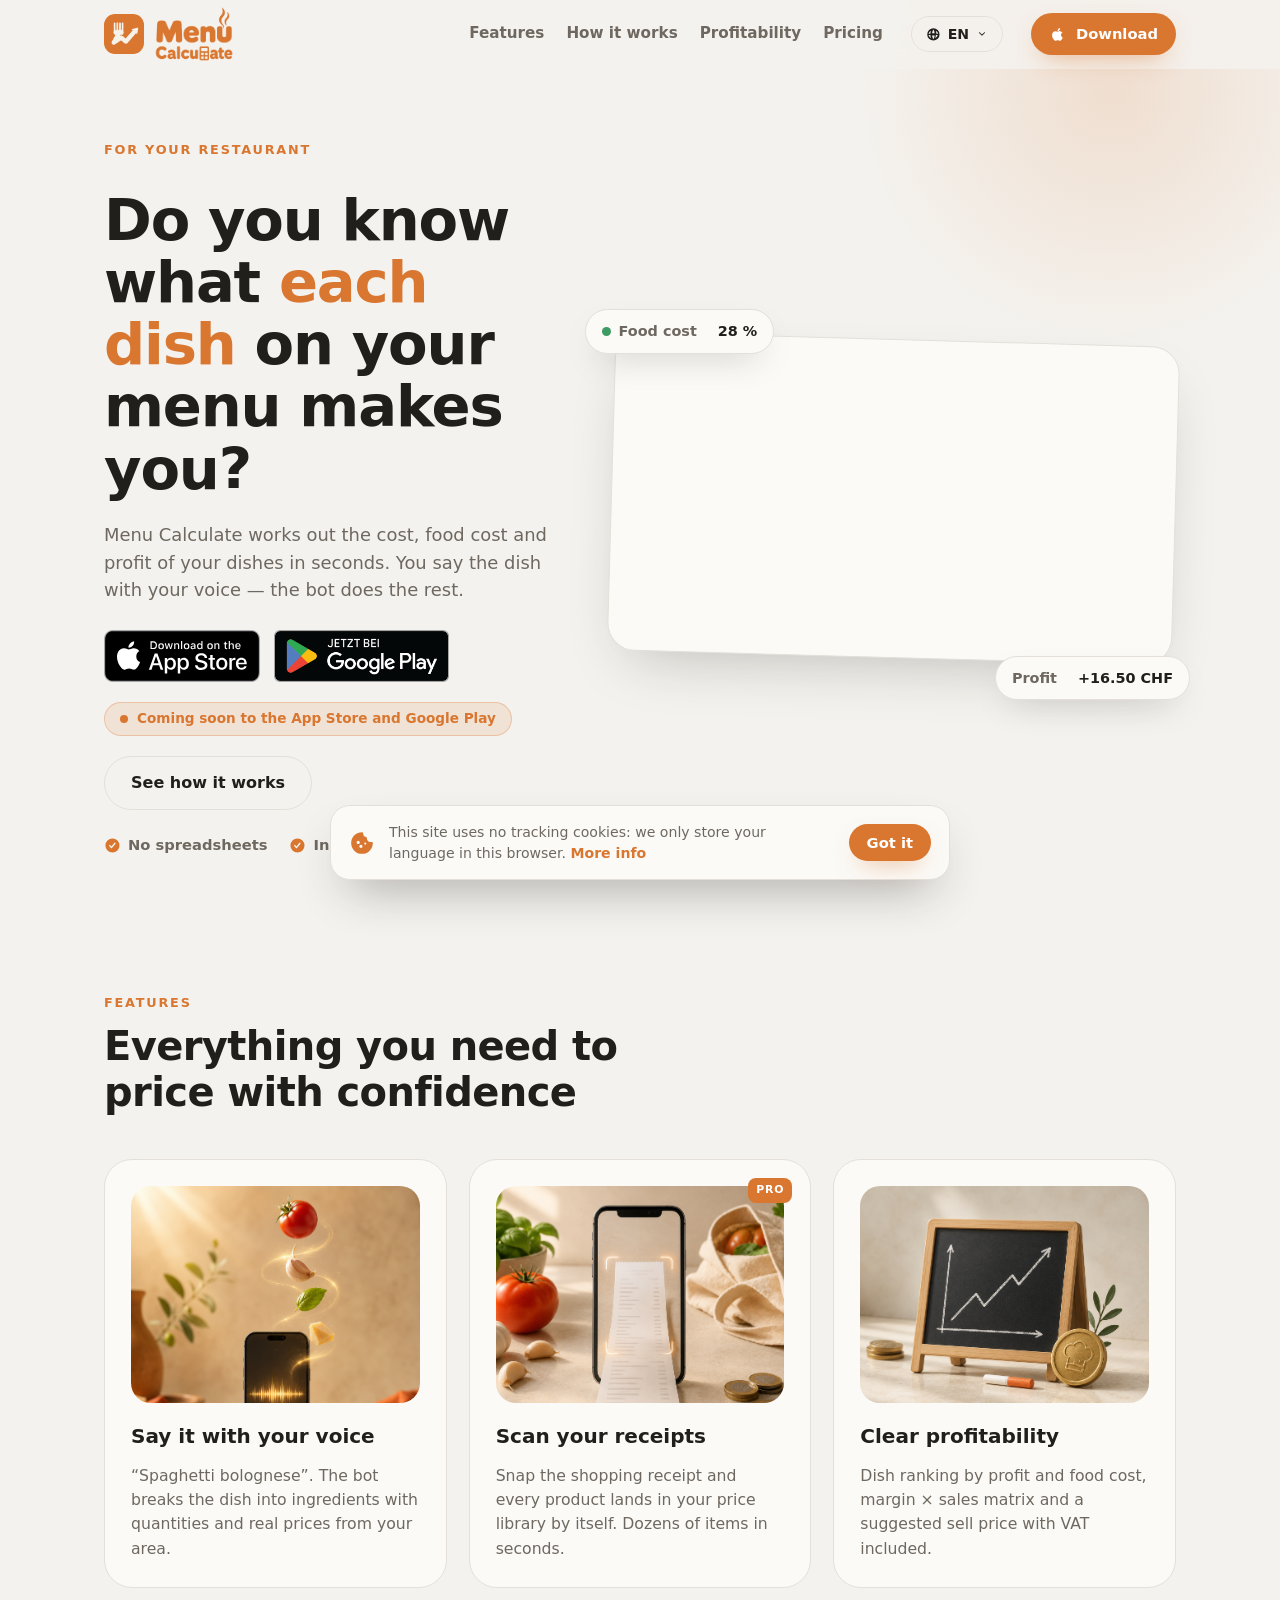
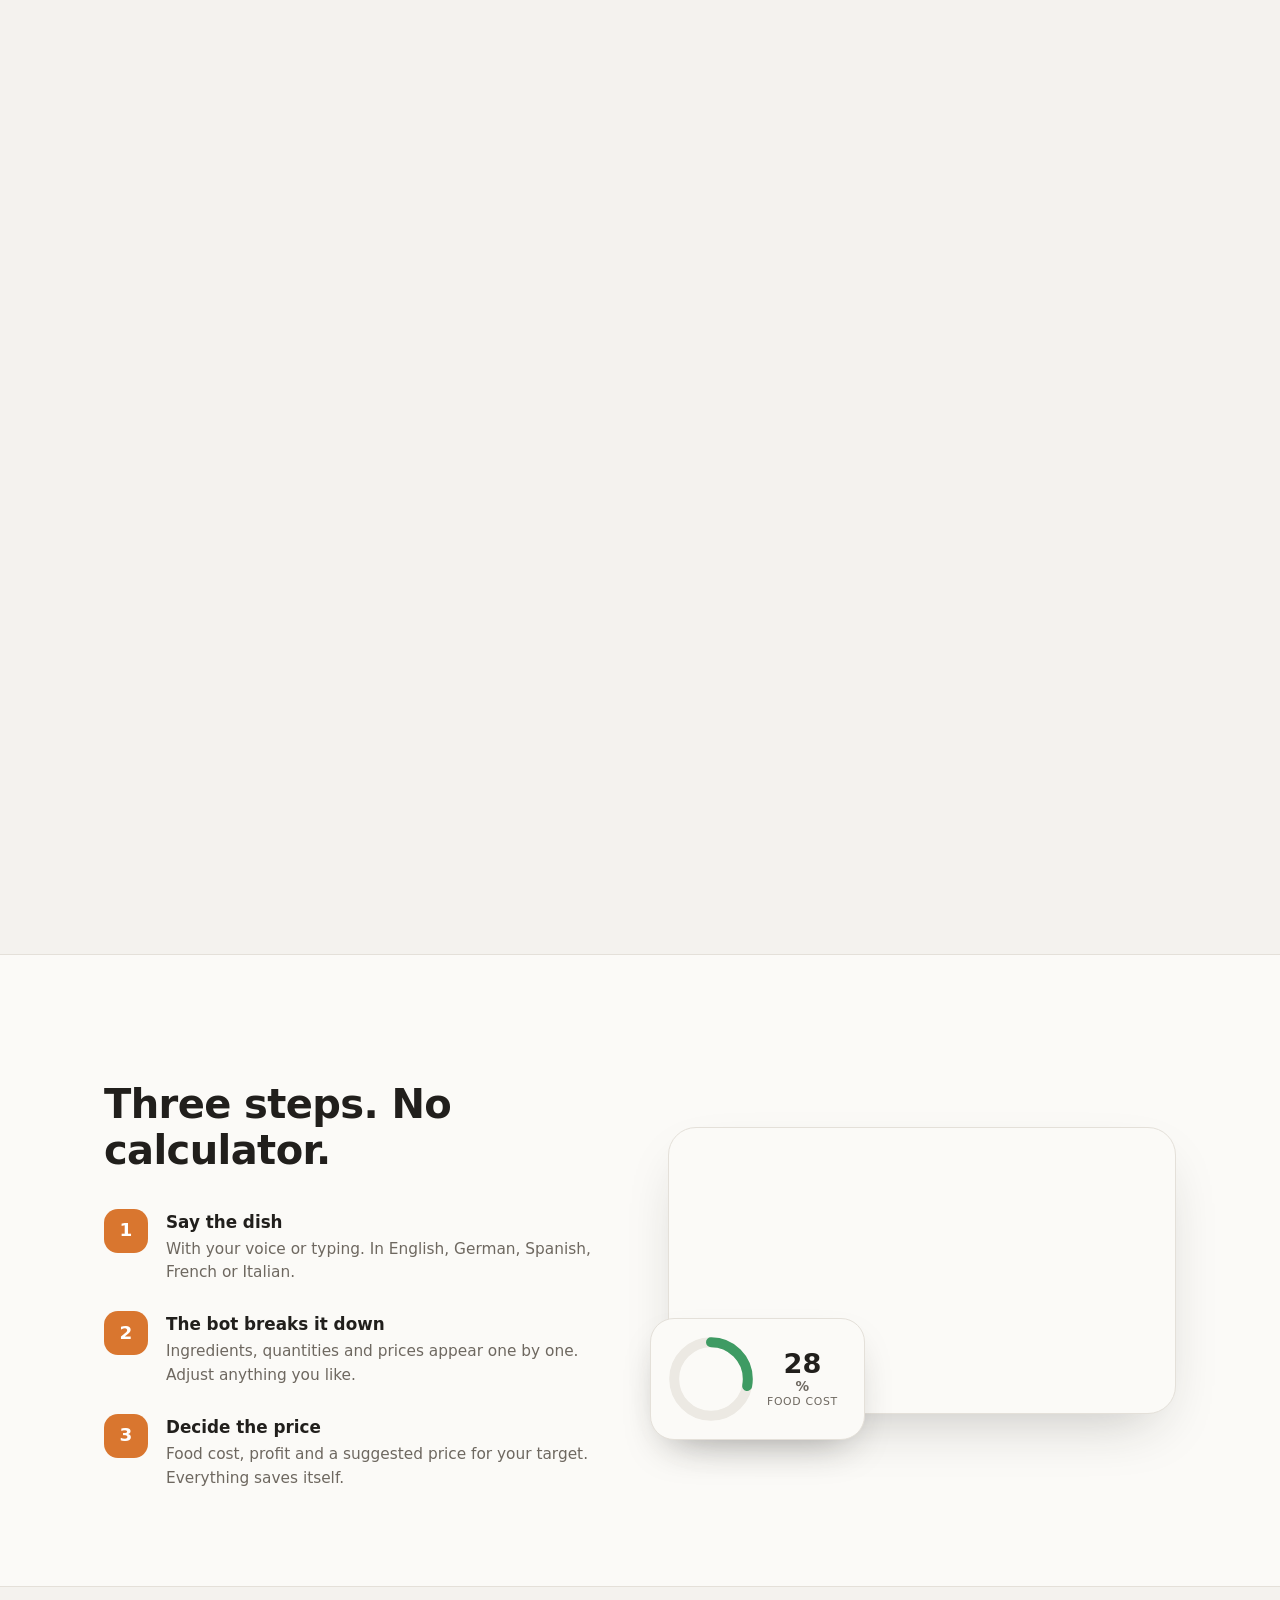
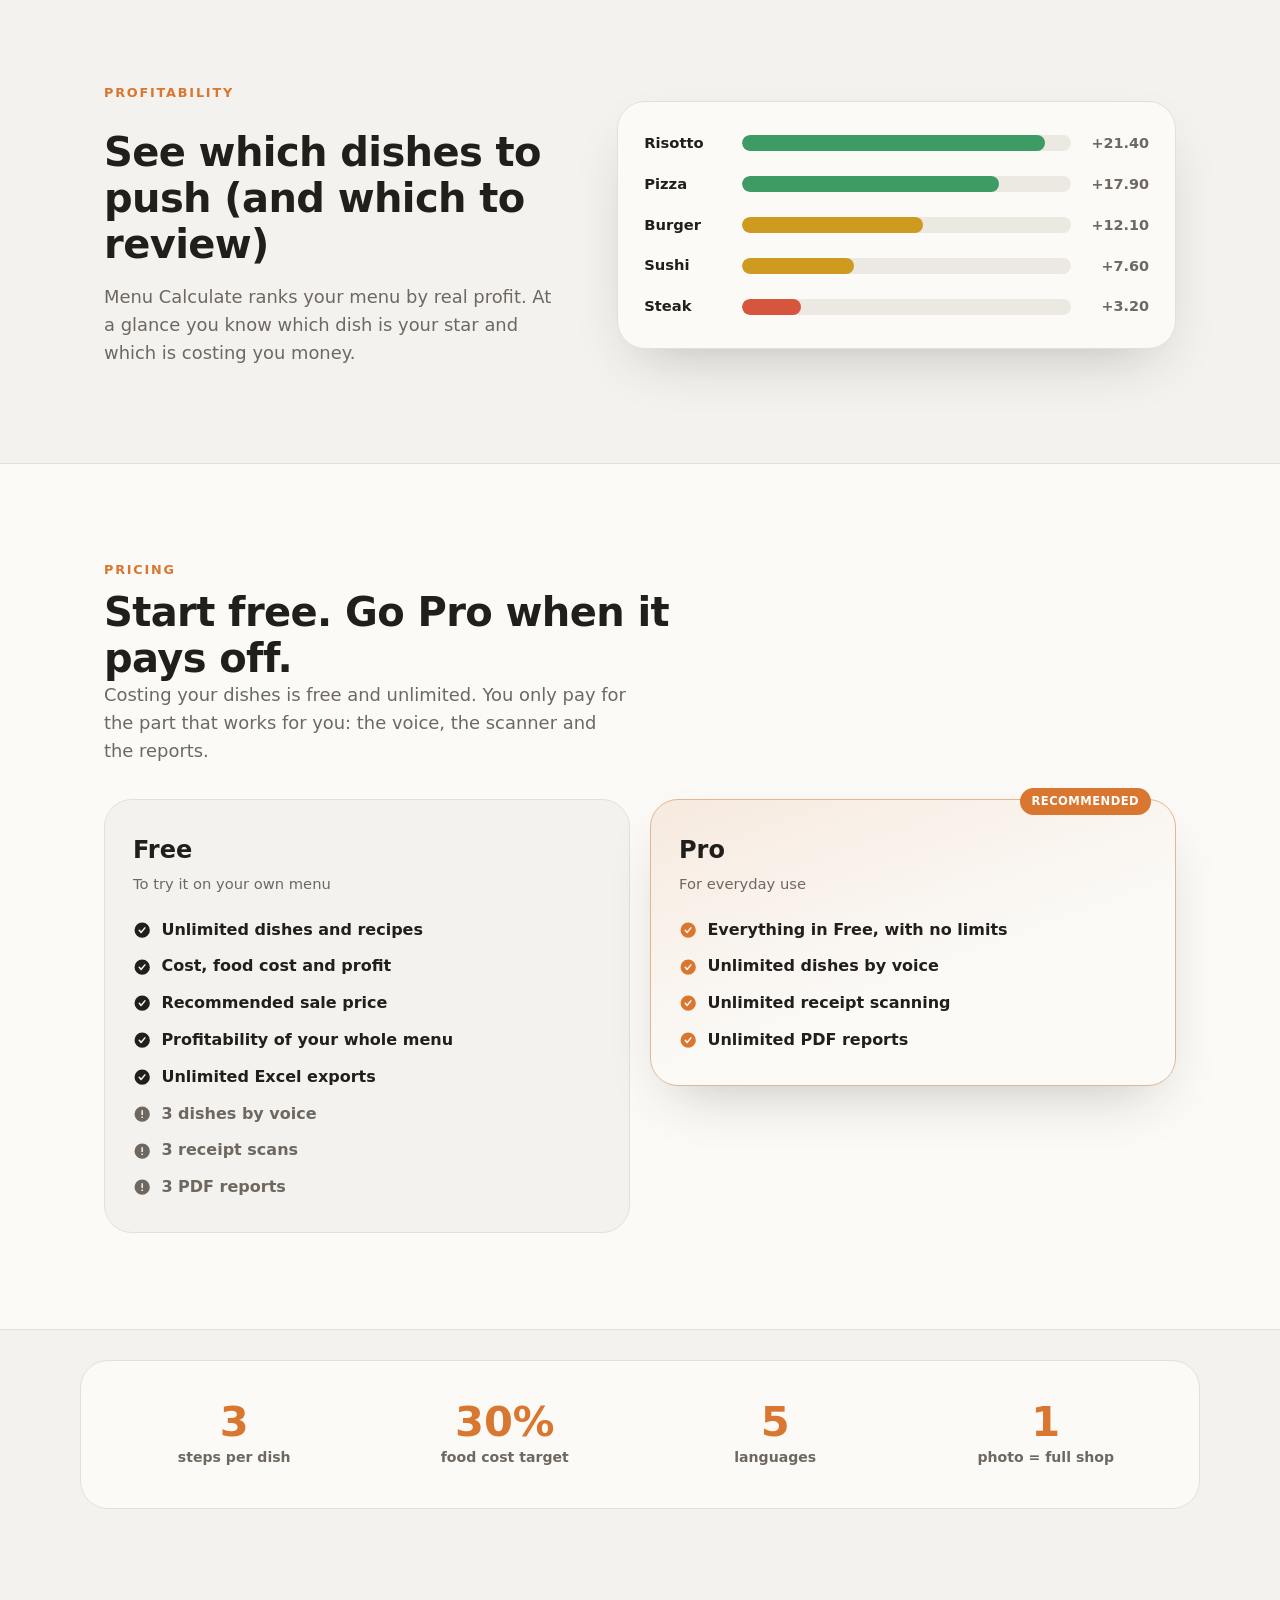
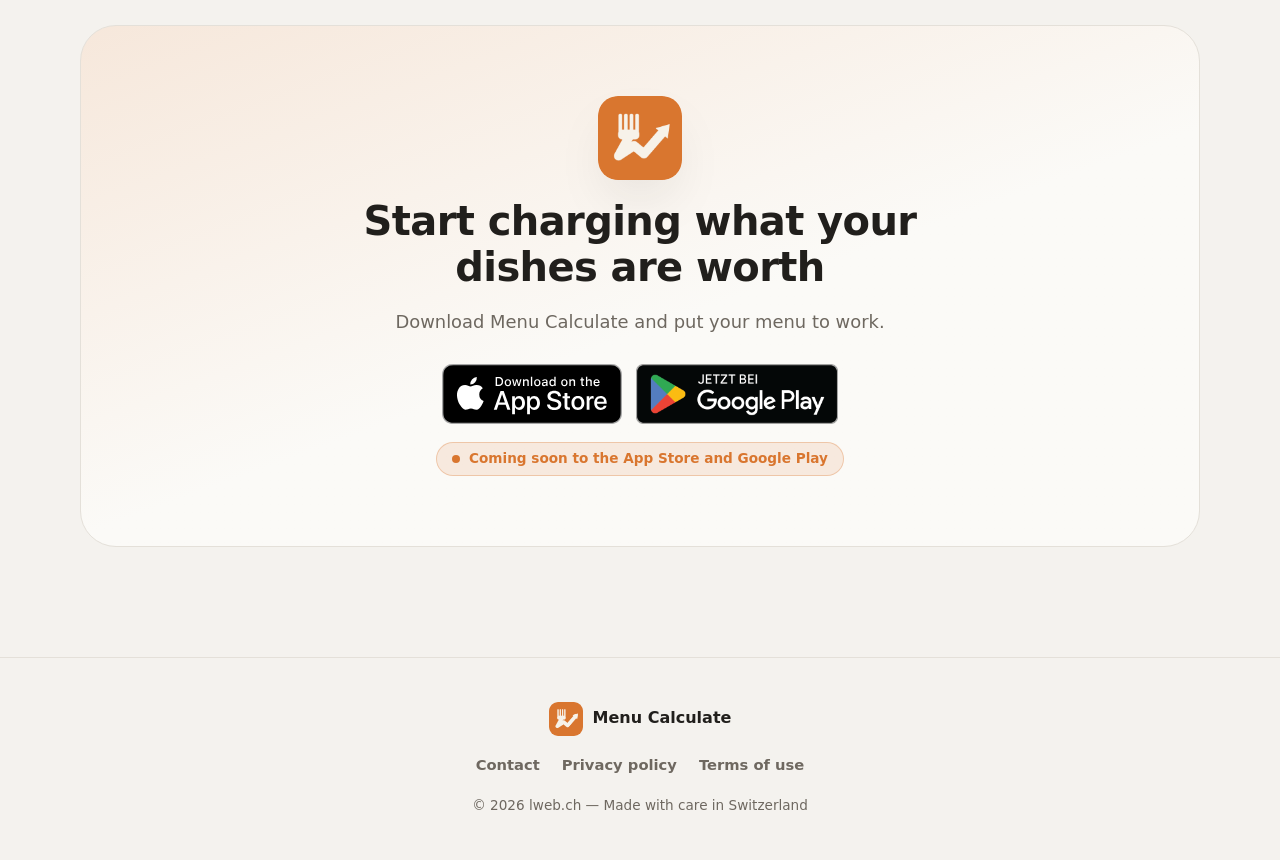
==== commit d02e647a: ",updat12“" ====
--- a/index.html
+++ b/index.html
@@ -146,21 +146,6 @@
       </div>
     </section>
 
-    <!-- ============ MARQUEE DE PLATOS ============ -->
-    <section class="marquee" aria-hidden="true">
-      <div class="marquee-track" id="marquee">
-        <figure><img src="assets/pizza.png" alt=""><figcaption><span data-i18n="dish_pizza">Pizza</span> · FC 24&nbsp;%</figcaption></figure>
-        <figure><img src="assets/bolonesa.png" alt=""><figcaption><span data-i18n="dish_bolonesa">Bolognesa</span> · FC 27&nbsp;%</figcaption></figure>
-        <figure><img src="assets/sushi.png" alt=""><figcaption><span data-i18n="dish_sushi">Sushi</span> · FC 35&nbsp;%</figcaption></figure>
-        <figure><img src="assets/filete.png" alt=""><figcaption><span data-i18n="dish_filete">Entrecot</span> · FC 38&nbsp;%</figcaption></figure>
-        <figure><img src="assets/ensalada.png" alt=""><figcaption><span data-i18n="dish_ensalada">Ensalada</span> · FC 18&nbsp;%</figcaption></figure>
-        <figure><img src="assets/risotto.png" alt=""><figcaption><span data-i18n="dish_risotto">Risotto</span> · FC 22&nbsp;%</figcaption></figure>
-        <figure><img src="assets/hamburguesa.png" alt=""><figcaption><span data-i18n="dish_burger">Burger</span> · FC 29&nbsp;%</figcaption></figure>
-        <figure><img src="assets/sopa.png" alt=""><figcaption><span data-i18n="dish_sopa">Sopa</span> · FC 14&nbsp;%</figcaption></figure>
-        <figure><img src="assets/postre.png" alt=""><figcaption><span data-i18n="dish_postre">Postre</span> · FC 21&nbsp;%</figcaption></figure>
-      </div>
-    </section>
-
     <!-- ============ FUNCIONES ============ -->
     <section class="section" id="funciones">
       <div class="wrap">
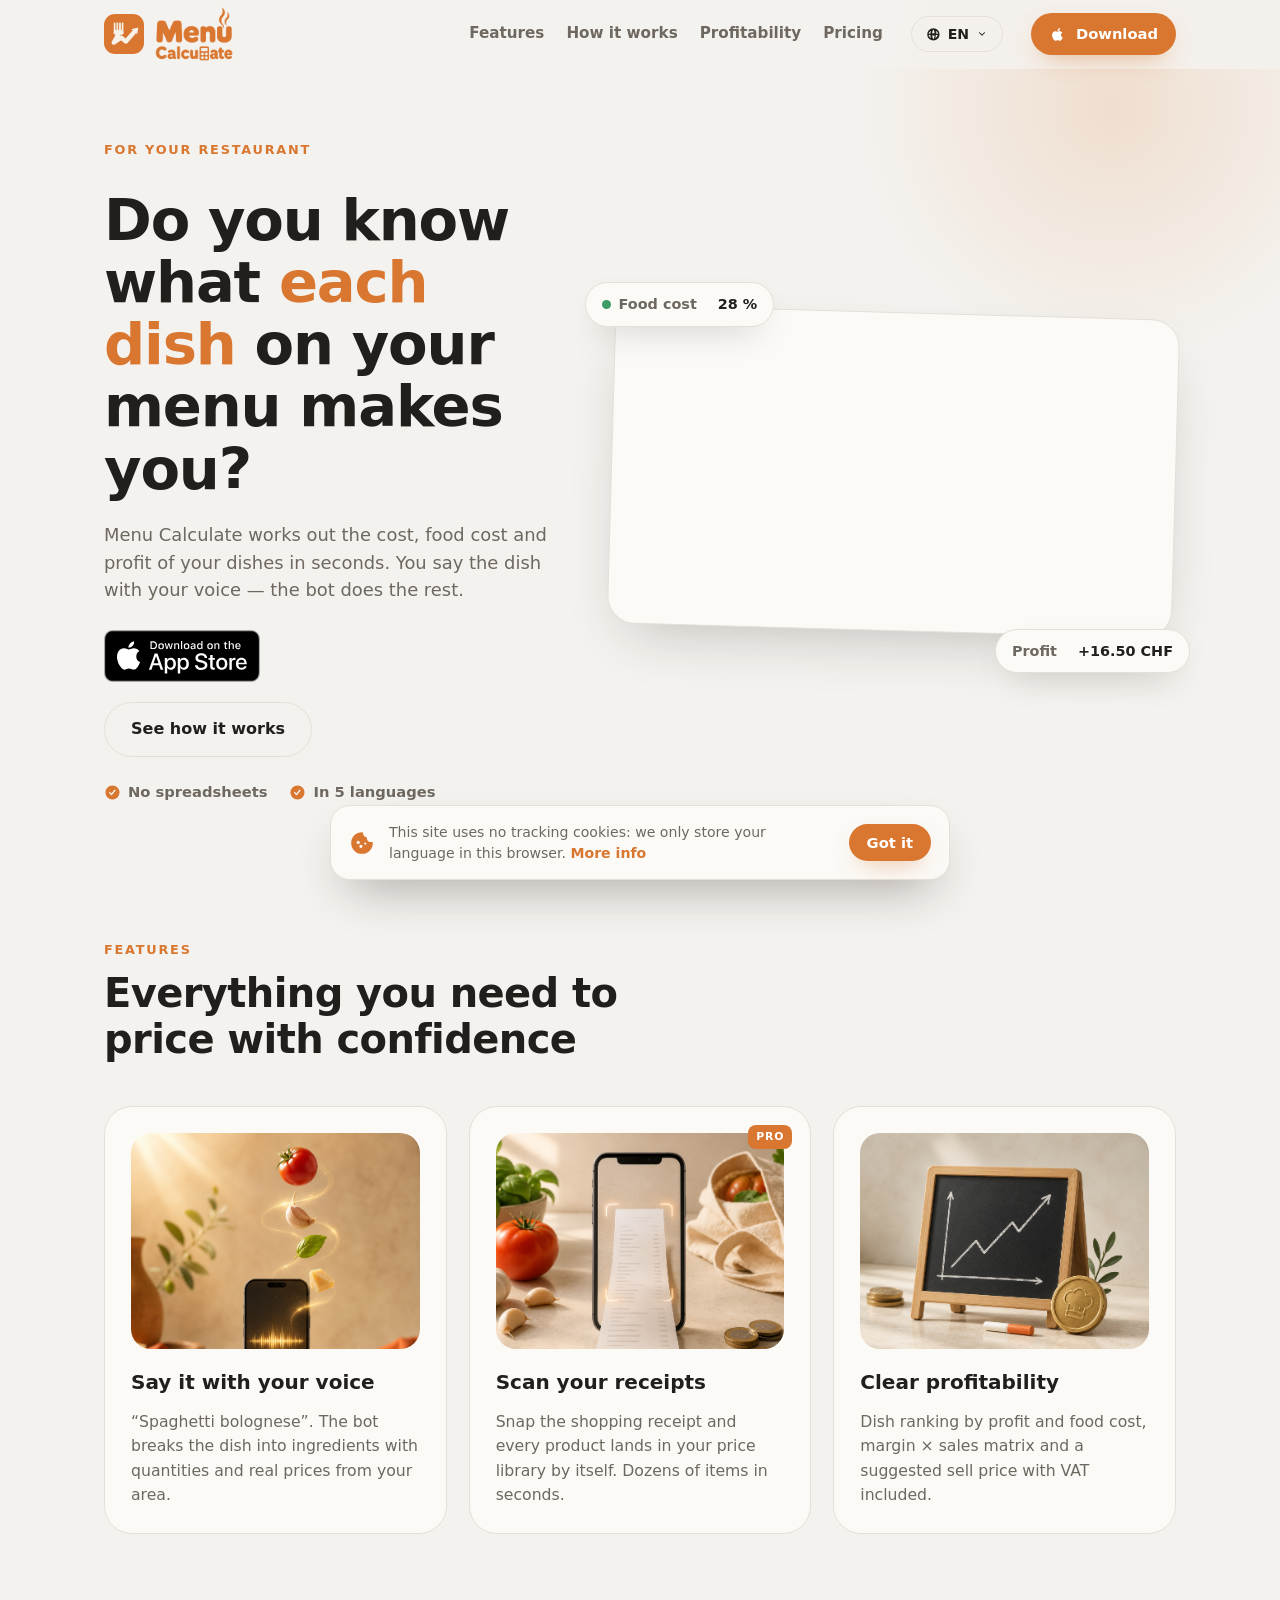
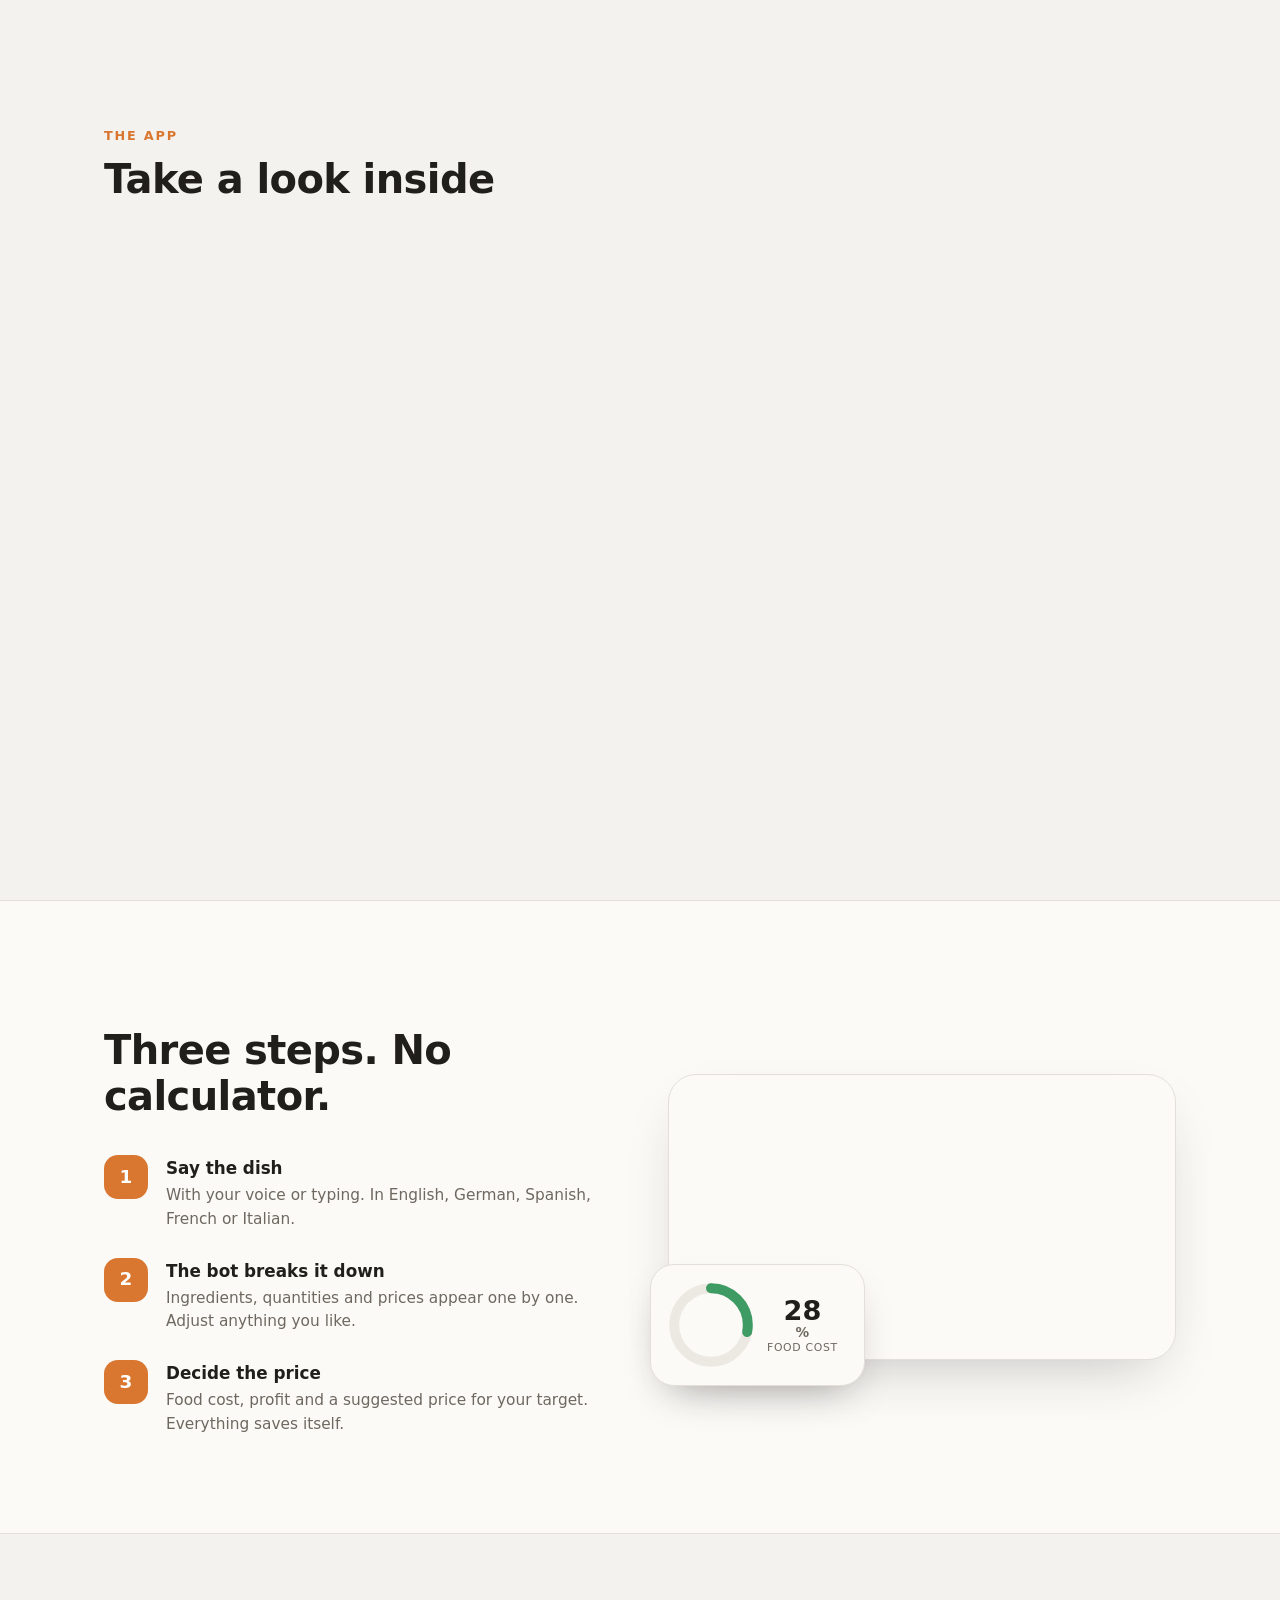
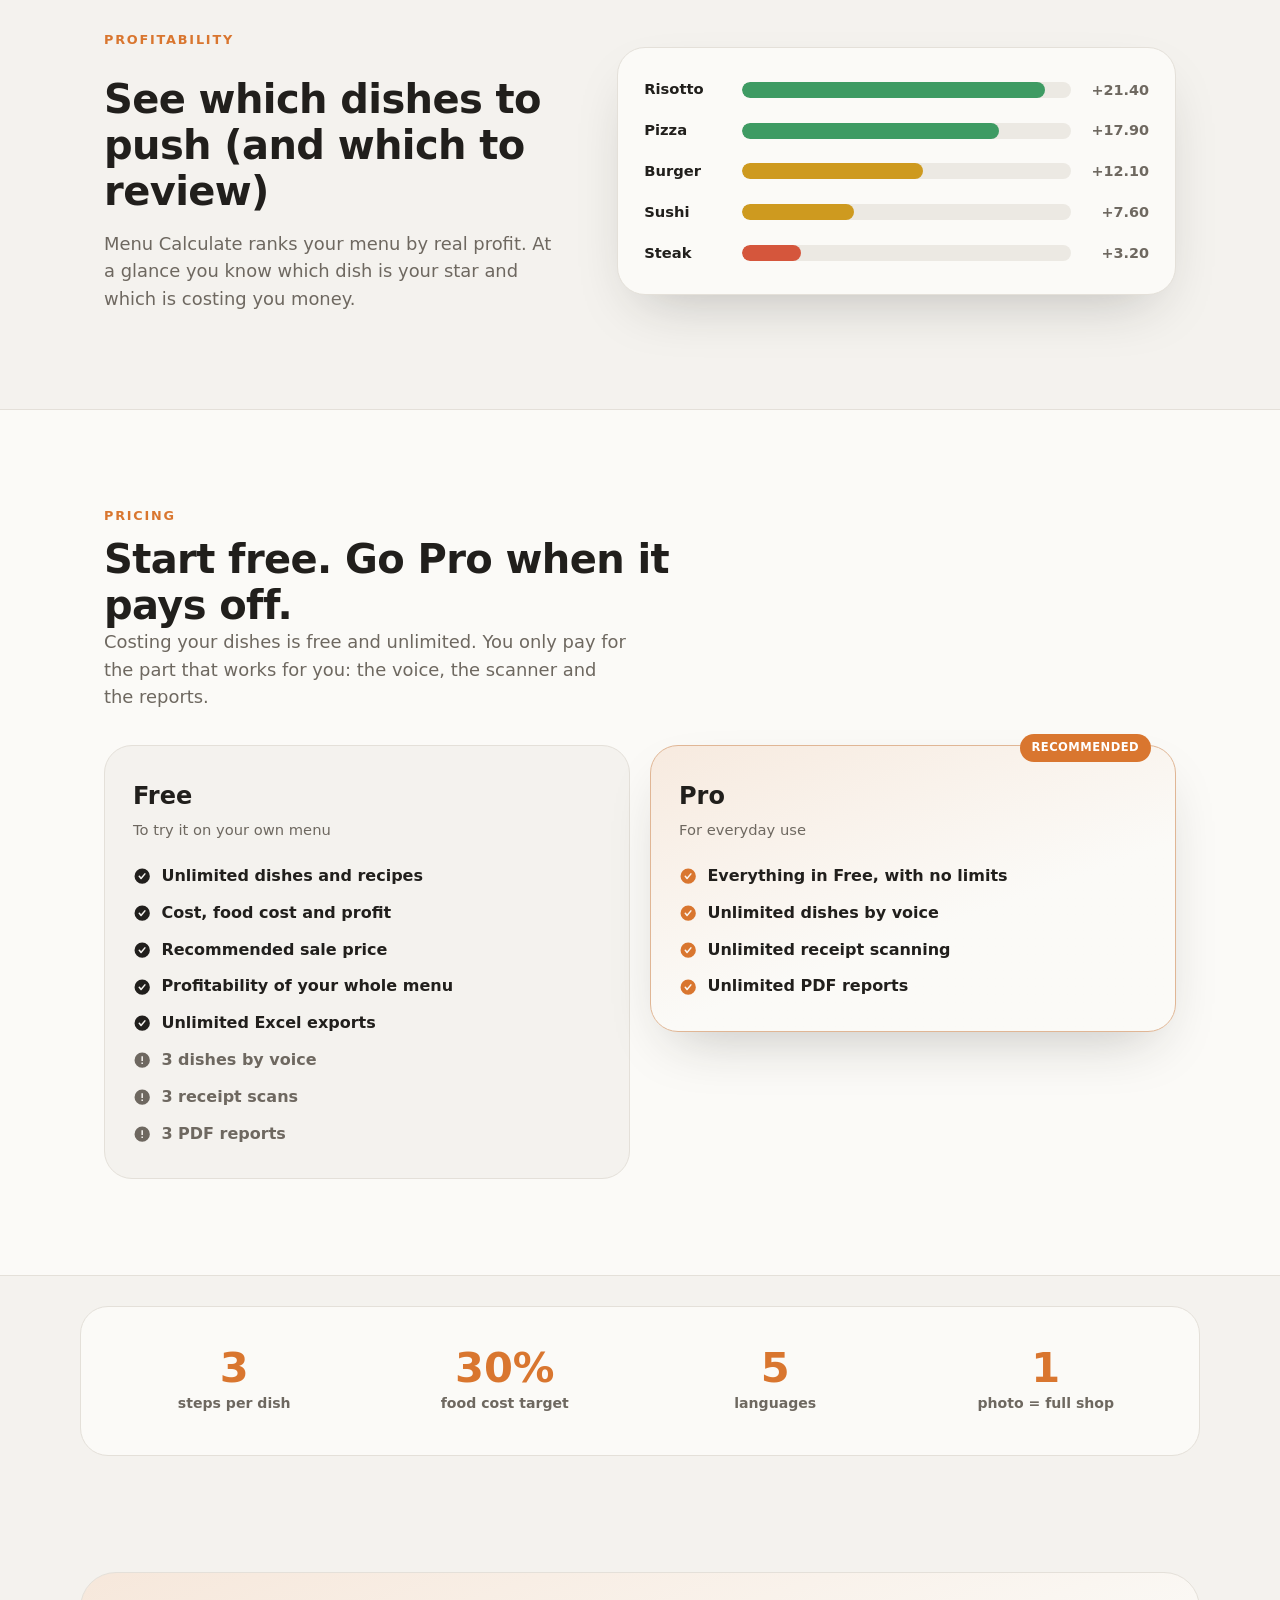
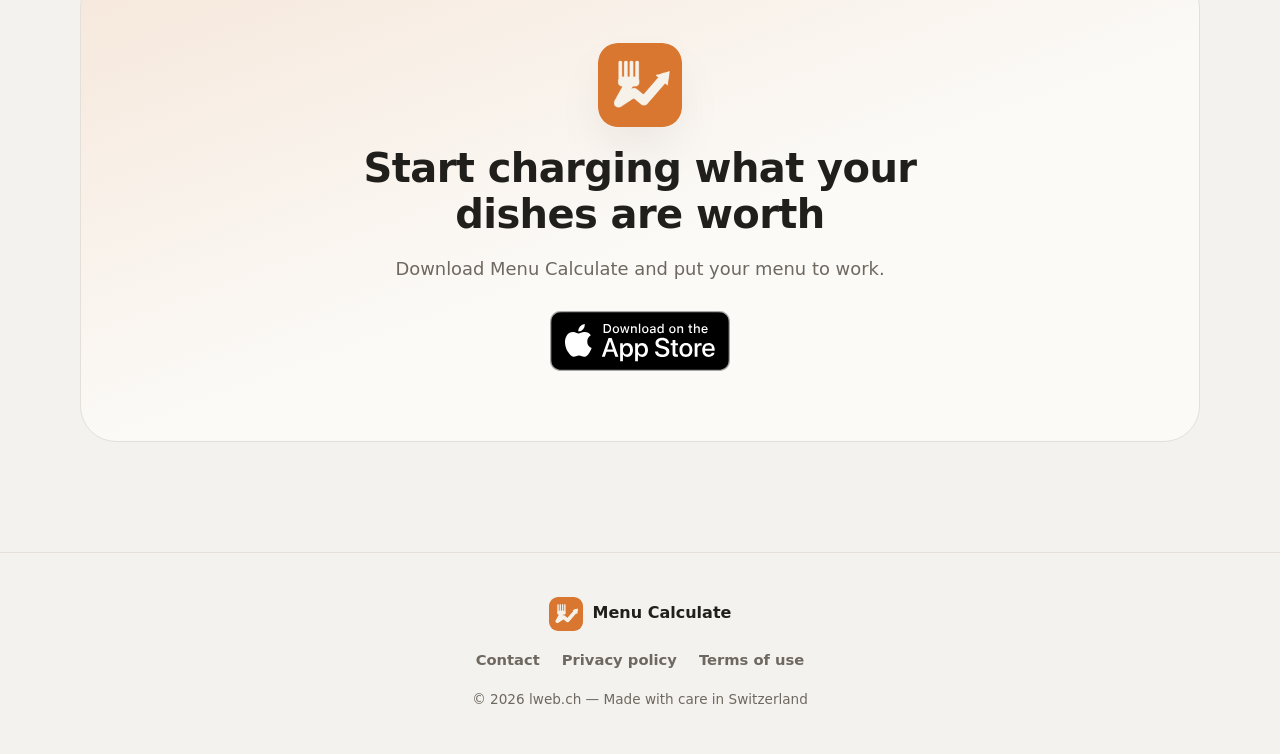
==== commit 5e7813b3: "Landing: link real de App Store, quita Google Play y banner "próximamente" La app ya está publicada " ====
--- a/index.html
+++ b/index.html
@@ -113,15 +113,10 @@
           <h1 data-i18n-html="hero_h1">¿Sabes cuánto te deja <em>cada plato</em> de tu carta?</h1>
           <p class="lead" data-i18n="hero_lead">Menu Calculate calcula el coste, el food cost y el beneficio de tus platos en segundos. Tú dices el plato con tu voz — el bot hace el resto.</p>
           <div class="store-badges">
-            <!-- Cuando la app esté publicada, pega aquí las URLs de las tiendas -->
-            <a class="store-badge" href="#" aria-label="Download on the App Store">
+            <a class="store-badge" href="https://apps.apple.com/us/app/menu-calculate/id6789038462" target="_blank" rel="noopener" aria-label="Download on the App Store">
               <img src="assets/app-store.svg" alt="Download on the App Store" />
             </a>
-            <a class="store-badge" href="#" aria-label="Get it on Google Play">
-              <img src="assets/google-play.png" alt="Get it on Google Play" />
-            </a>
-          </div>
-          <p class="proximamente" data-i18n="proximamente">Muy pronto en App Store y Google Play</p>
+          </div>
           <div class="hero-ctas">
             <a class="btn btn-ghost" href="#como" data-i18n="hero_cta2">Ver cómo funciona</a>
           </div>
@@ -328,15 +323,10 @@
         <h2 data-i18n="cta_h2">Empieza hoy a cobrar lo que tus platos valen</h2>
         <p class="lead" data-i18n="cta_lead">Descarga Menu Calculate y pon tu carta a trabajar.</p>
         <div class="store-badges store-badges-big">
-          <!-- Cuando la app esté publicada, pega aquí las URLs de las tiendas -->
-          <a class="store-badge" href="#" aria-label="Download on the App Store">
+          <a class="store-badge" href="https://apps.apple.com/us/app/menu-calculate/id6789038462" target="_blank" rel="noopener" aria-label="Download on the App Store">
             <img src="assets/app-store.svg" alt="Download on the App Store" />
           </a>
-          <a class="store-badge" href="#" aria-label="Get it on Google Play">
-            <img src="assets/google-play.png" alt="Get it on Google Play" />
-          </a>
-        </div>
-        <p class="proximamente" data-i18n="proximamente">Muy pronto en App Store y Google Play</p>
+        </div>
       </div>
     </section>
 
--- a/styles.css
+++ b/styles.css
@@ -216,26 +216,6 @@
   .chip-fc { left: 6px; } .chip-ben { right: 6px; }
 }
 
-/* ---------- marquee ---------- */
-.marquee { padding: 44px 0 10px; overflow: hidden; mask-image: linear-gradient(90deg, transparent, #000 8%, #000 92%, transparent); -webkit-mask-image: linear-gradient(90deg, transparent, #000 8%, #000 92%, transparent); }
-.marquee-track { display: flex; gap: 20px; width: max-content; animation: slide 36s linear infinite; }
-.marquee:hover .marquee-track { animation-play-state: paused; }
-@keyframes slide { to { transform: translateX(-50%); } }
-.marquee figure {
-  display: flex; flex-direction: column; align-items: center; gap: 10px;
-  background: var(--bg-el); border: 1px solid var(--line);
-  border-radius: 22px; padding: 18px 22px 14px; min-width: 150px;
-}
-.marquee img { width: 84px; height: 84px; object-fit: contain; }
-.marquee figcaption { font-size: .82rem; font-weight: 700; color: var(--text-2); white-space: nowrap; }
-@media (max-width: 720px) {
-  .marquee { padding: 32px 0 8px; }
-  .marquee-track { gap: 12px; }
-  .marquee figure { min-width: 108px; padding: 12px 14px 10px; border-radius: 18px; gap: 6px; }
-  .marquee img { width: 56px; height: 56px; }
-  .marquee figcaption { font-size: .74rem; }
-}
-
 /* ---------- secciones ---------- */
 .section { padding: 96px 0; }
 .section-alt { background: var(--bg-el); border-block: 1px solid var(--line); }
@@ -382,31 +362,6 @@
 }
 .cta-box .lead { margin: 0 auto; }
 .cta-icon { width: 84px; height: 84px; border-radius: 20px; box-shadow: var(--shadow); }
-/* Banner "muy pronto" bajo los badges de las tiendas. Los enlaces aún no llevan
-   a ninguna parte: esto explica por qué. */
-.proximamente {
-  align-self: flex-start;          /* si no, el flex del hero lo estira a todo el ancho */
-  display: inline-flex; align-items: center; gap: 9px;
-  margin: 0; padding: 9px 15px;
-  border-radius: 999px;
-  font-size: .85rem; font-weight: 700; line-height: 1;
-  color: var(--accent);
-  background: color-mix(in srgb, var(--accent) 12%, transparent);
-  border: 1px solid color-mix(in srgb, var(--accent) 30%, transparent);
-}
-.cta-box .proximamente { align-self: center; }
-.proximamente::before {
-  content: ""; width: 8px; height: 8px; border-radius: 50%;
-  background: var(--accent); flex: none;
-  animation: pulso 2s ease-in-out infinite;
-}
-@keyframes pulso {
-  0%, 100% { opacity: 1; transform: scale(1); }
-  50%      { opacity: .45; transform: scale(.8); }
-}
-@media (prefers-reduced-motion: reduce) {
-  .proximamente::before { animation: none; }
-}
 
 /* planes: gratis vs pro */
 .planes-grid {
@@ -494,6 +449,6 @@
 
 @media (prefers-reduced-motion: reduce) {
   .reveal { opacity: 1; transform: none; transition: none; }
-  .float-a, .float-b, .marquee-track { animation: none; }
+  .float-a, .float-b { animation: none; }
   html { scroll-behavior: auto; }
 }
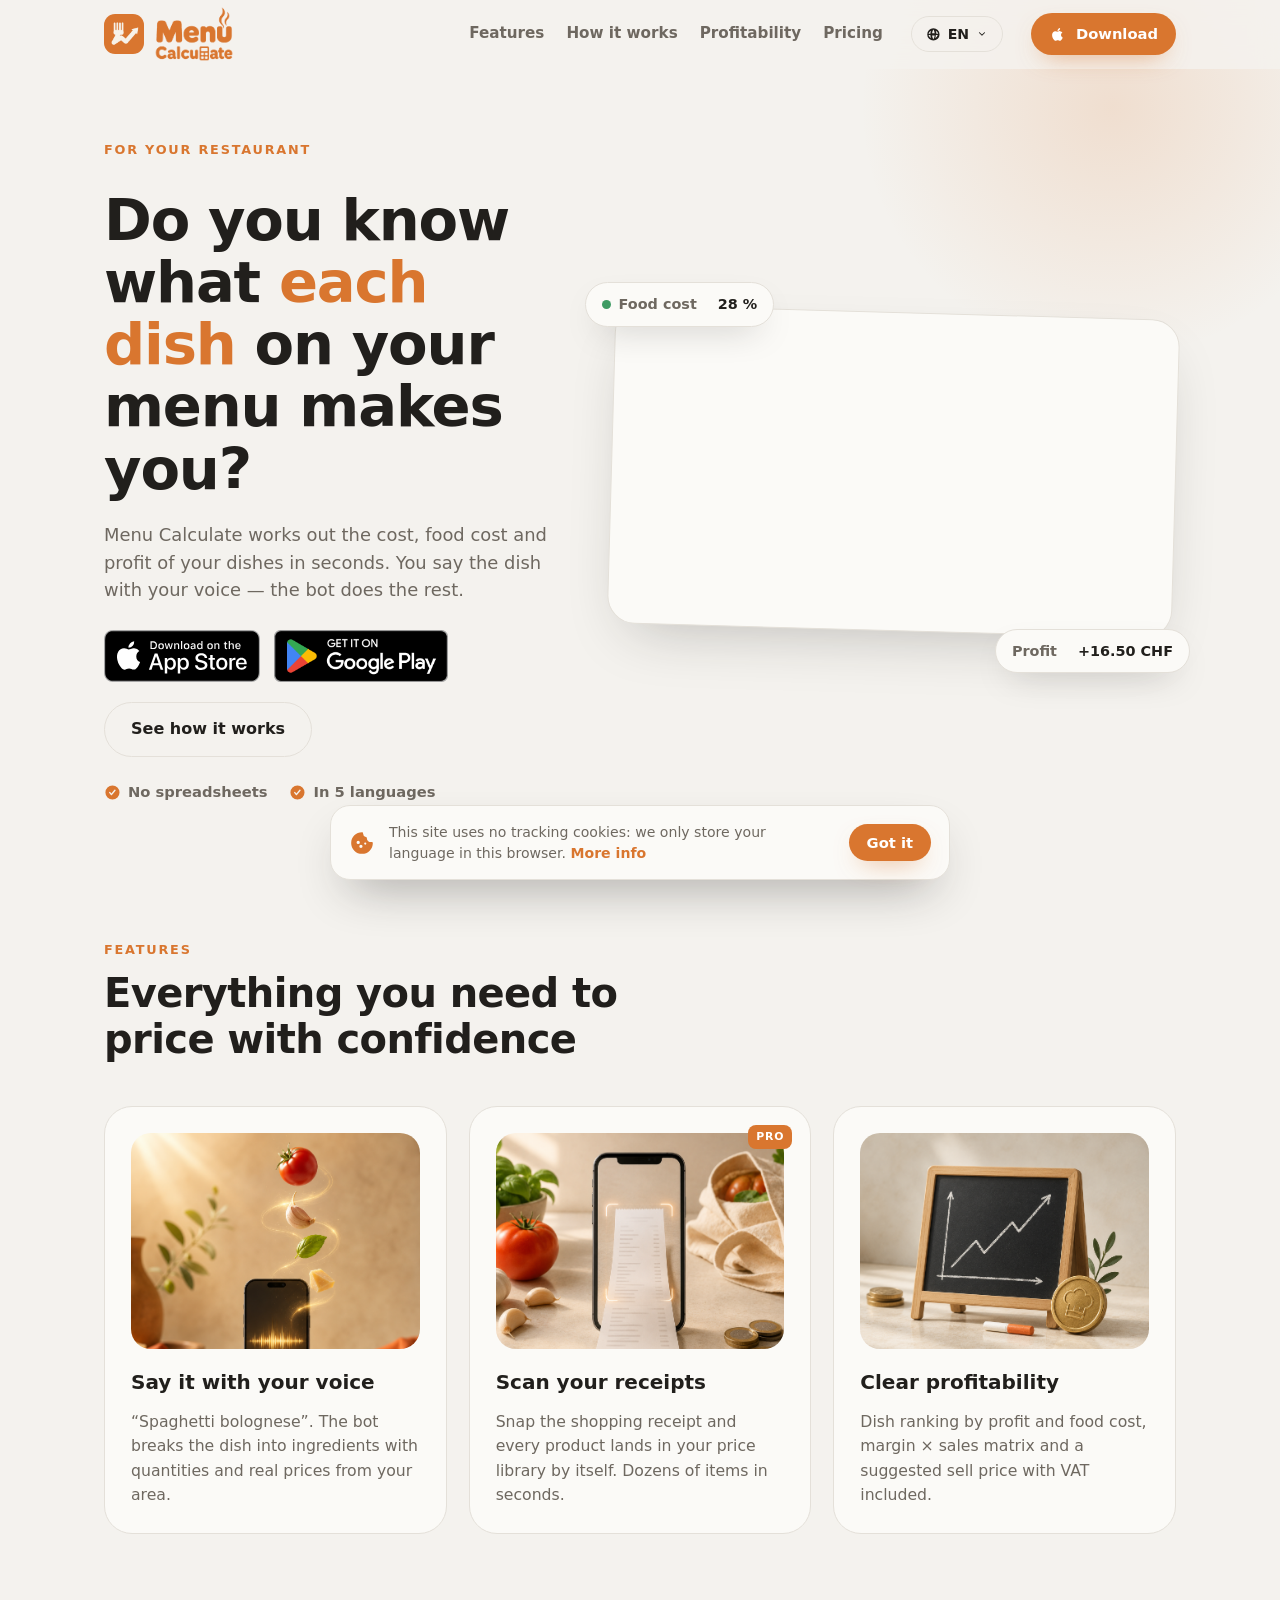
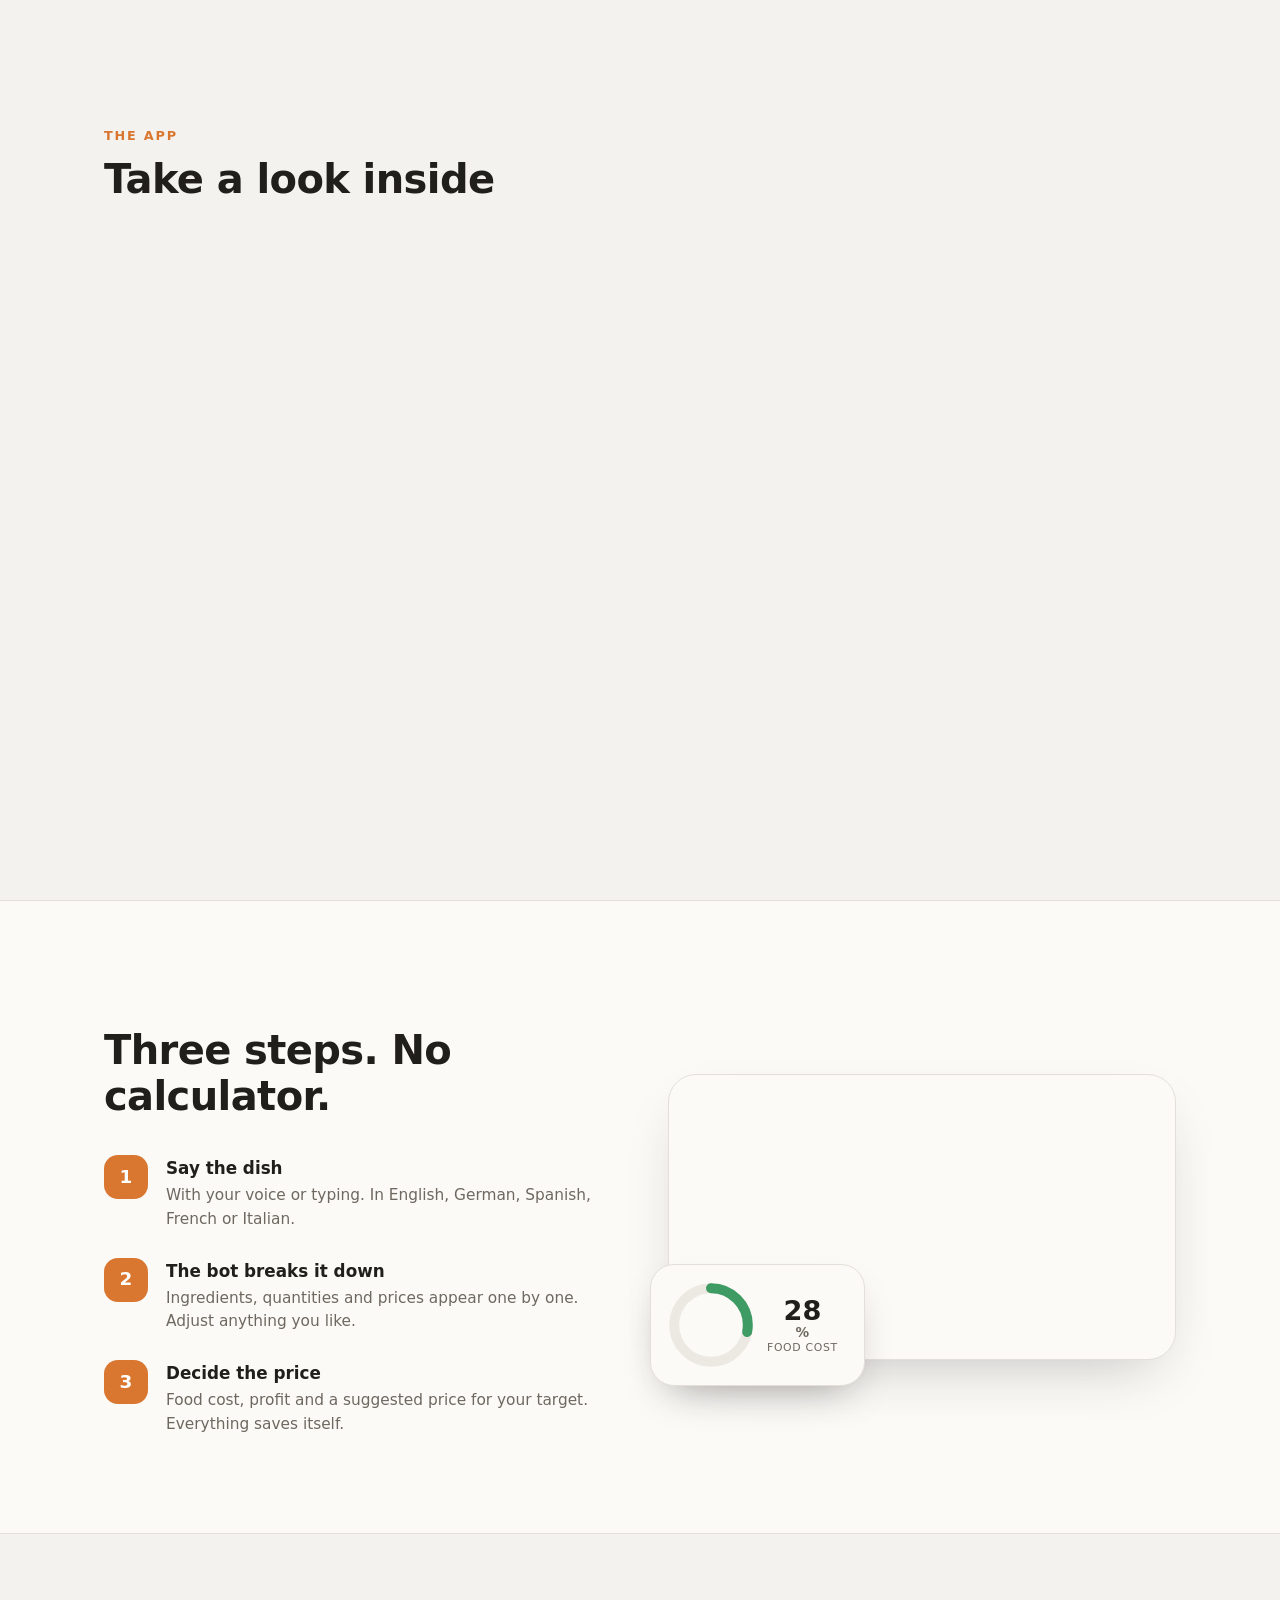
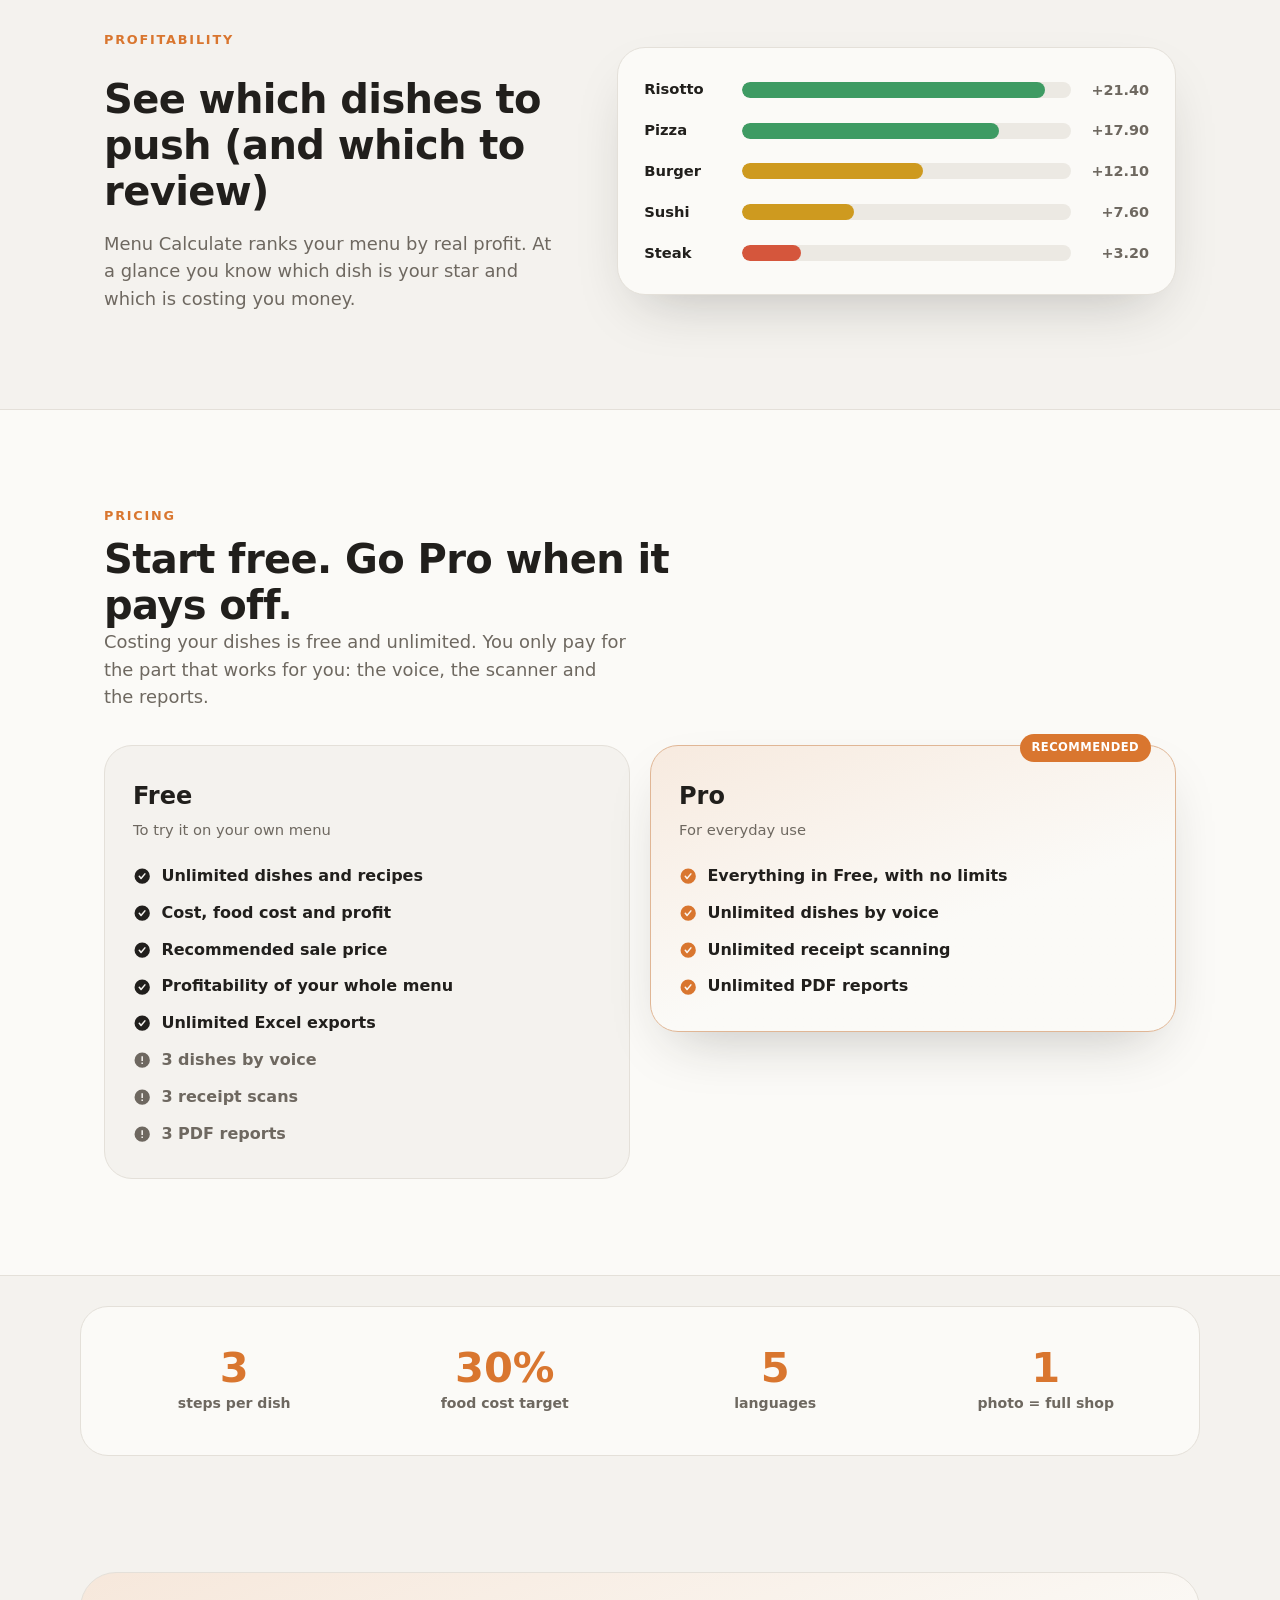
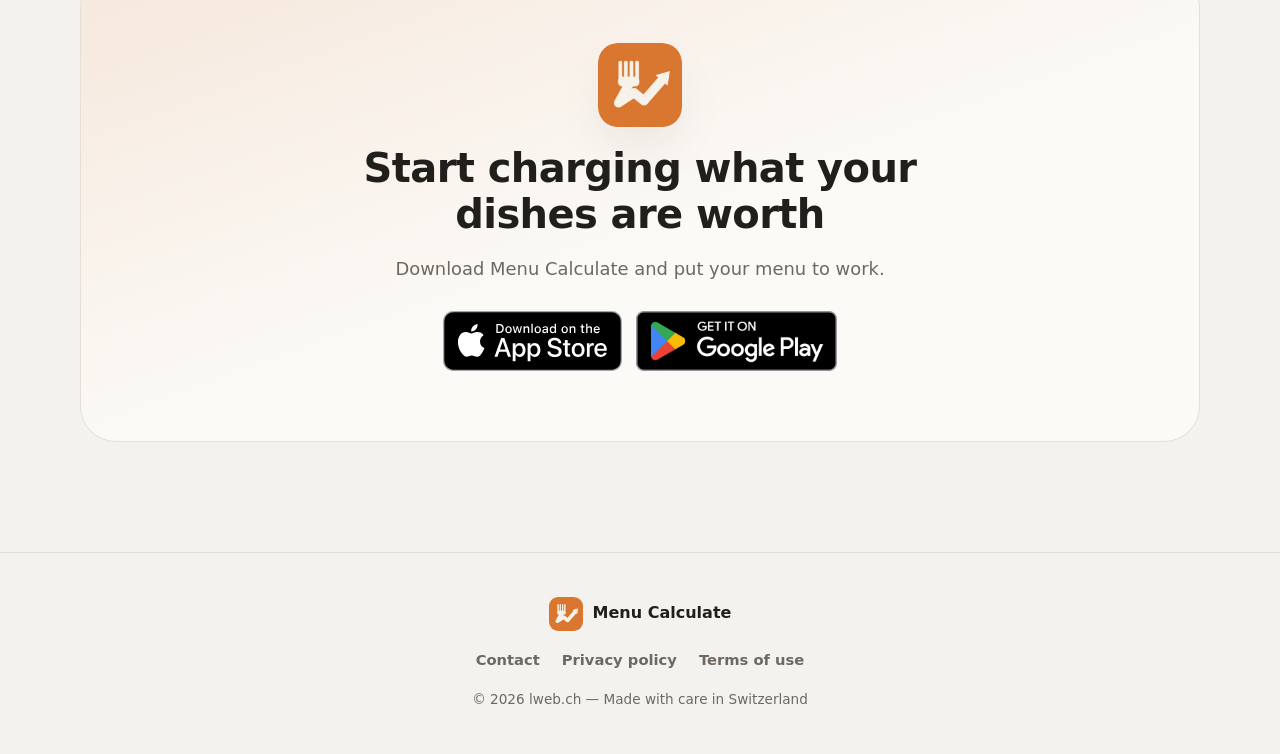
==== commit 1d03d42d: "Vuelve el badge de Google Play con modal "próximamente" en 5 idiomas El badge (imagen oficial locali" ====
--- a/index.html
+++ b/index.html
@@ -116,6 +116,9 @@
             <a class="store-badge" href="https://apps.apple.com/us/app/menu-calculate/id6789038462" target="_blank" rel="noopener" aria-label="Download on the App Store">
               <img src="assets/app-store.svg" alt="Download on the App Store" />
             </a>
+            <button type="button" class="store-badge gp-soon" aria-haspopup="dialog" aria-label="Google Play">
+              <img class="gp-badge-img" src="assets/badge-gp-es.png" alt="Google Play" />
+            </button>
           </div>
           <div class="hero-ctas">
             <a class="btn btn-ghost" href="#como" data-i18n="hero_cta2">Ver cómo funciona</a>
@@ -326,6 +329,9 @@
           <a class="store-badge" href="https://apps.apple.com/us/app/menu-calculate/id6789038462" target="_blank" rel="noopener" aria-label="Download on the App Store">
             <img src="assets/app-store.svg" alt="Download on the App Store" />
           </a>
+          <button type="button" class="store-badge gp-soon" aria-haspopup="dialog" aria-label="Google Play">
+            <img class="gp-badge-img" src="assets/badge-gp-es.png" alt="Google Play" />
+          </button>
         </div>
       </div>
     </section>
@@ -355,6 +361,17 @@
     <button class="btn btn-small" id="cookiesOk" data-i18n="cookies_ok">Entendido</button>
   </div>
 
+  <!-- ============ MODAL: GOOGLE PLAY PRÓXIMAMENTE ============ -->
+  <div class="gp-modal" id="gpModal" hidden>
+    <div class="gp-modal-backdrop" data-gp-close></div>
+    <div class="gp-modal-card" role="dialog" aria-modal="true" aria-labelledby="gpModalTitulo">
+      <img class="gp-badge-img gp-modal-badge" src="assets/badge-gp-es.png" alt="Google Play" />
+      <h3 id="gpModalTitulo" data-i18n="gp_modal_titulo">Muy pronto en Google Play</h3>
+      <p data-i18n="gp_modal_texto">La app estará disponible en Google Play en los próximos días. De momento puedes descargarla en el App Store para iOS.</p>
+      <button type="button" class="btn btn-small" data-gp-close data-i18n="gp_modal_ok">Entendido</button>
+    </div>
+  </div>
+
   <script src="i18n.js"></script>
   <script src="app.js"></script>
 </body>
--- a/styles.css
+++ b/styles.css
@@ -172,6 +172,26 @@
 .store-badges-big { justify-content: center; margin-top: 10px; }
 .store-badges-big .store-badge img { height: 60px; }
 @media (max-width: 480px) { .store-badge img { height: 46px; } .store-badges-big .store-badge img { height: 50px; } }
+/* el badge de Google Play es un botón (abre el modal "próximamente"), no un enlace */
+.gp-soon { background: none; border: 0; padding: 0; cursor: pointer; font: inherit; }
+
+/* ---------- modal Google Play próximamente ---------- */
+.gp-modal { position: fixed; inset: 0; z-index: 90; display: grid; place-items: center; padding: 24px; }
+.gp-modal[hidden] { display: none; }
+.gp-modal-backdrop { position: absolute; inset: 0; background: rgba(33, 31, 28, .55); backdrop-filter: blur(4px); -webkit-backdrop-filter: blur(4px); }
+.gp-modal-card {
+  position: relative;
+  display: grid; gap: 14px; justify-items: center;
+  background: var(--bg-el); border: 1px solid var(--line); border-radius: 24px;
+  padding: 34px 28px; max-width: 420px; width: 100%; text-align: center;
+  box-shadow: var(--shadow);
+  animation: gp-pop .28s ease;
+}
+@keyframes gp-pop { from { opacity: 0; transform: translateY(14px) scale(.97); } }
+.gp-modal-badge { height: 56px; }
+.gp-modal-card h3 { margin: 4px 0 0; font-size: 1.35rem; }
+.gp-modal-card p { margin: 0 0 6px; color: var(--text-2); }
+@media (prefers-reduced-motion: reduce) { .gp-modal-card { animation: none; } }
 .hero-mini { display: flex; gap: 22px; list-style: none; margin-top: 4px; }
 .hero-mini li { display: flex; align-items: center; gap: 7px; font-size: .92rem; font-weight: 600; color: var(--text-2); }
 
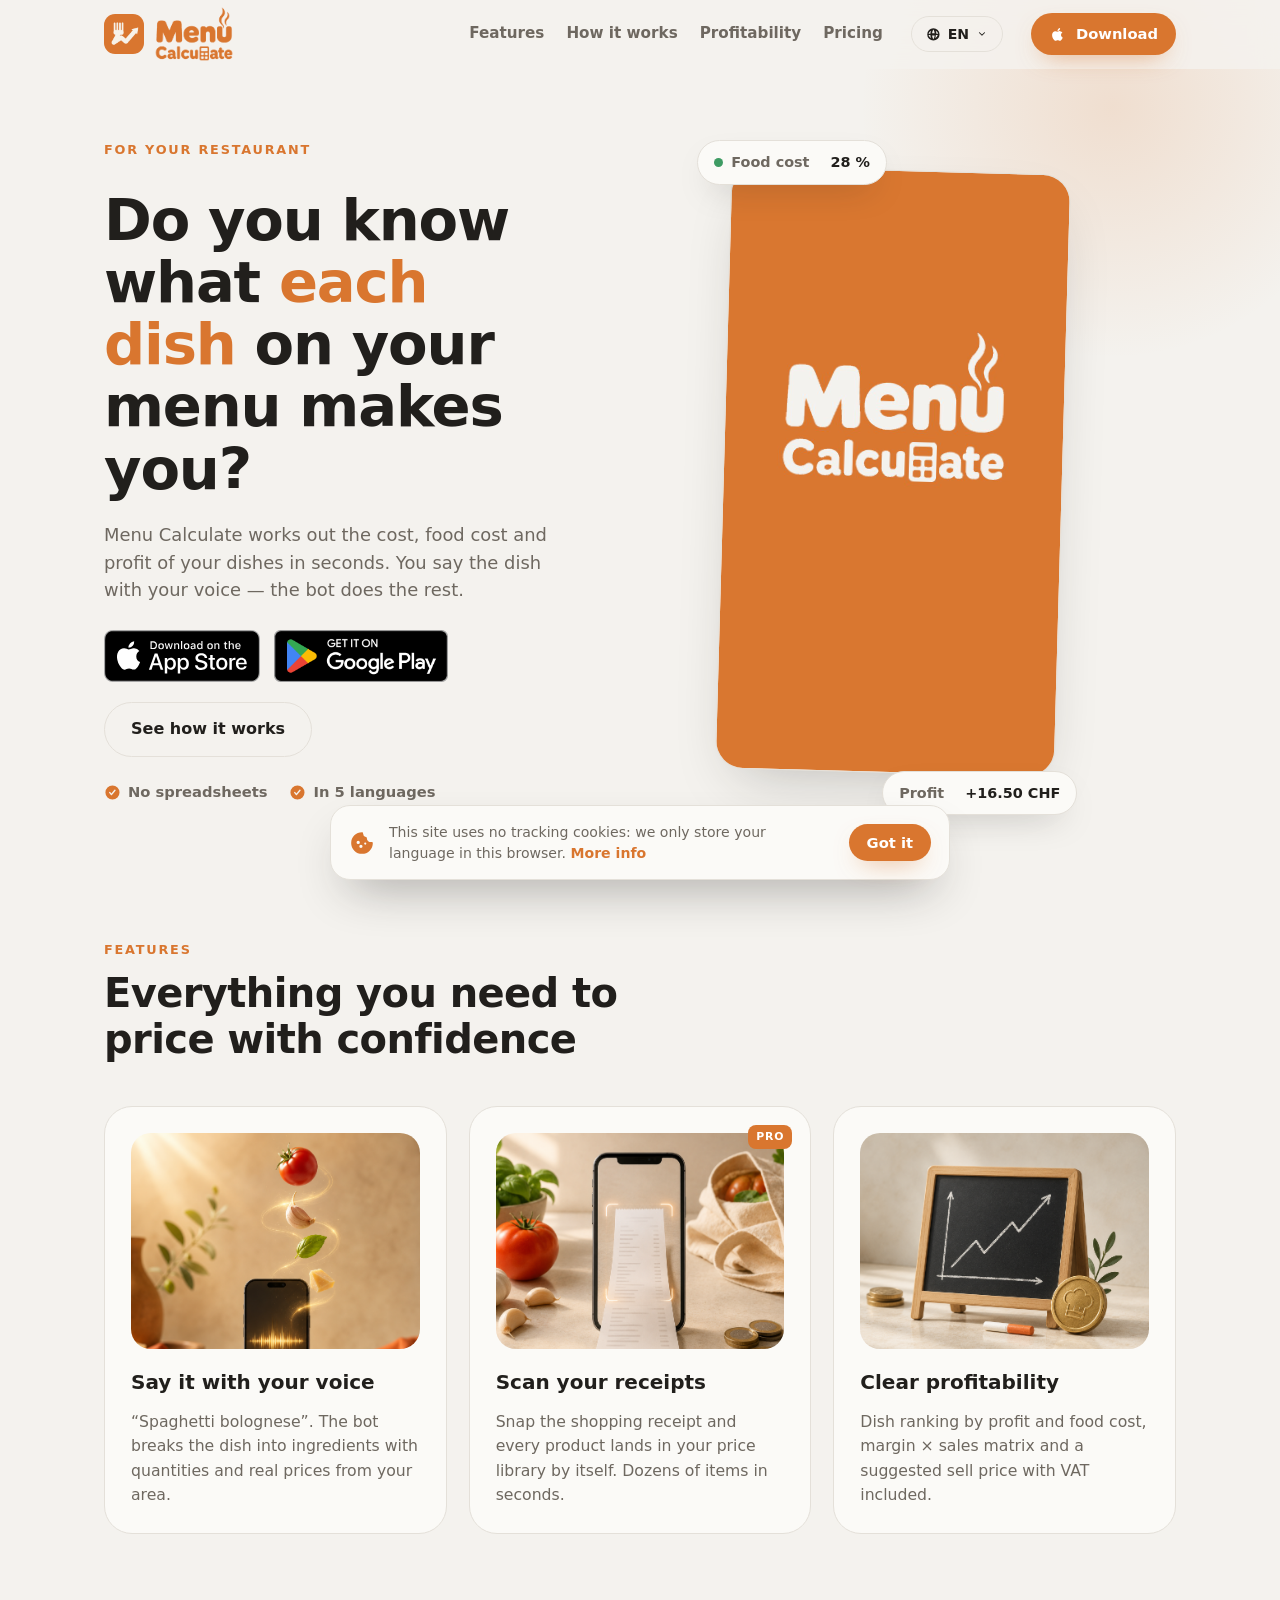
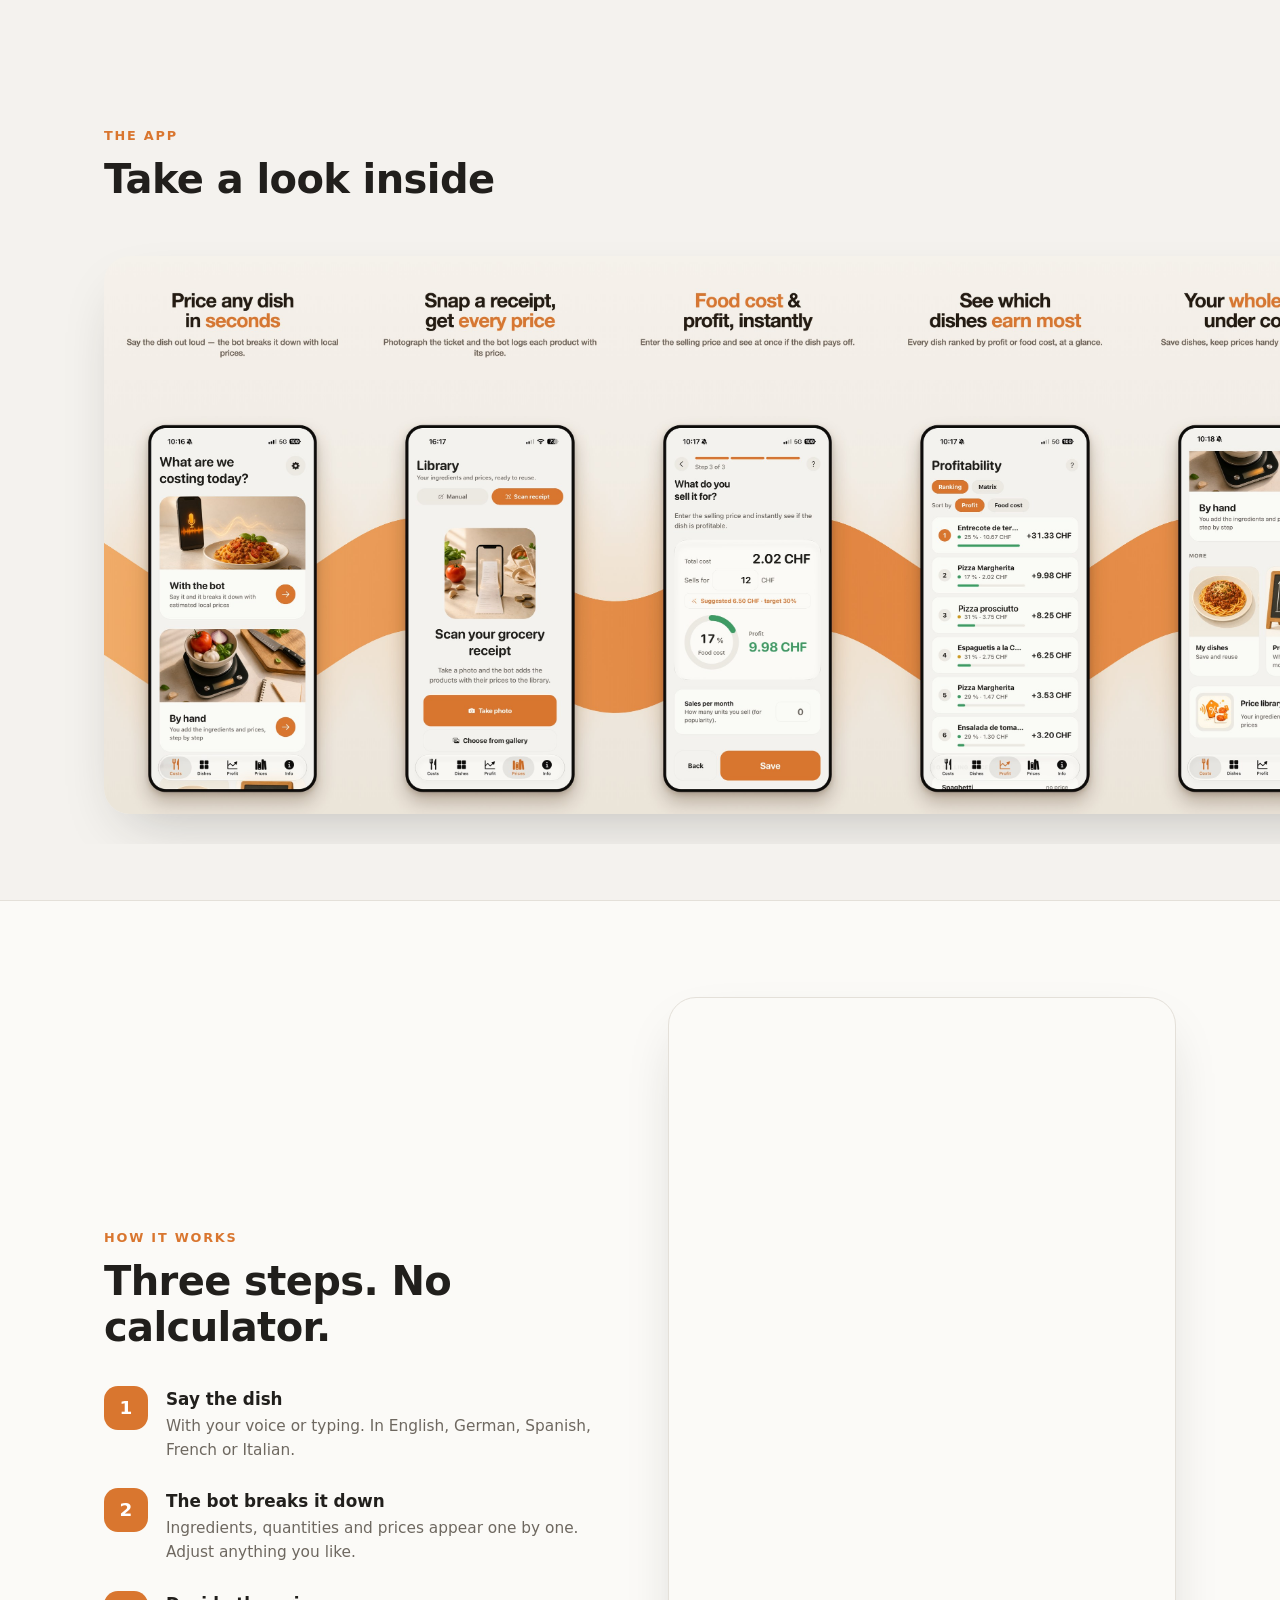
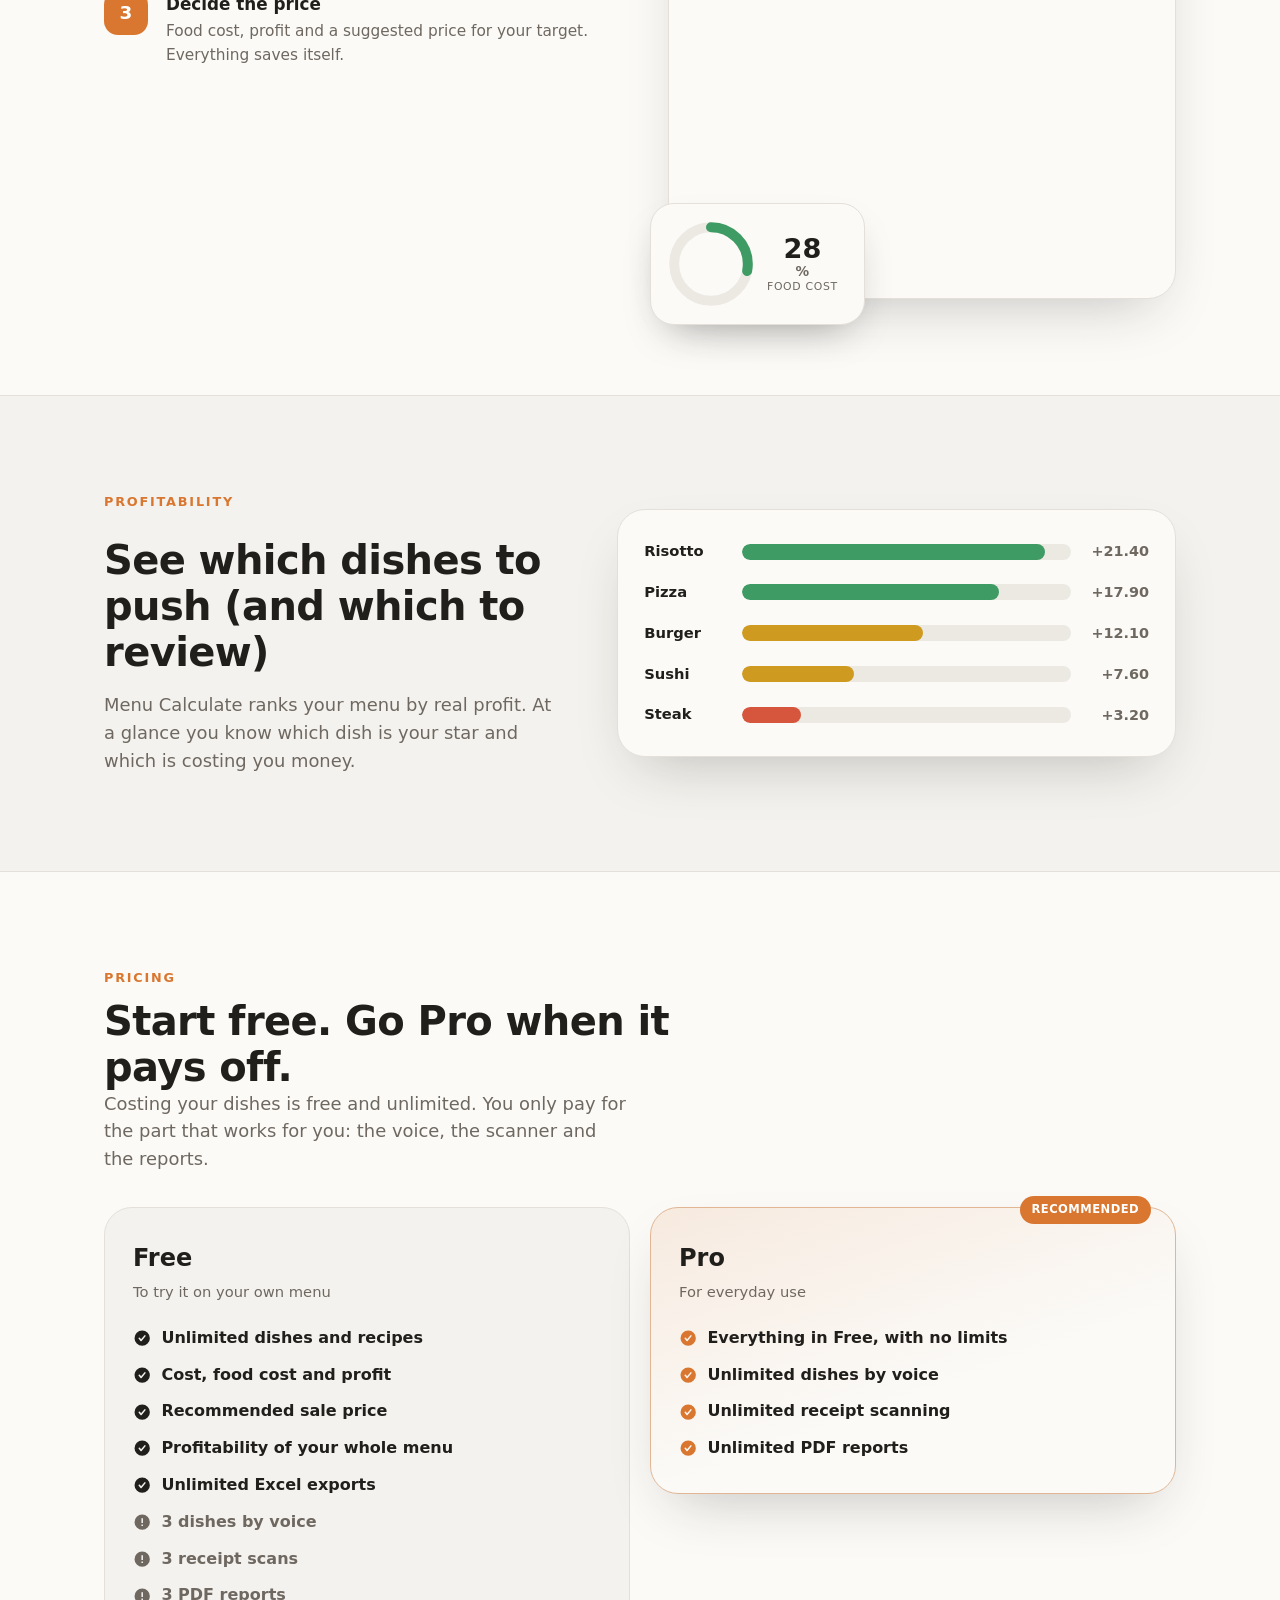
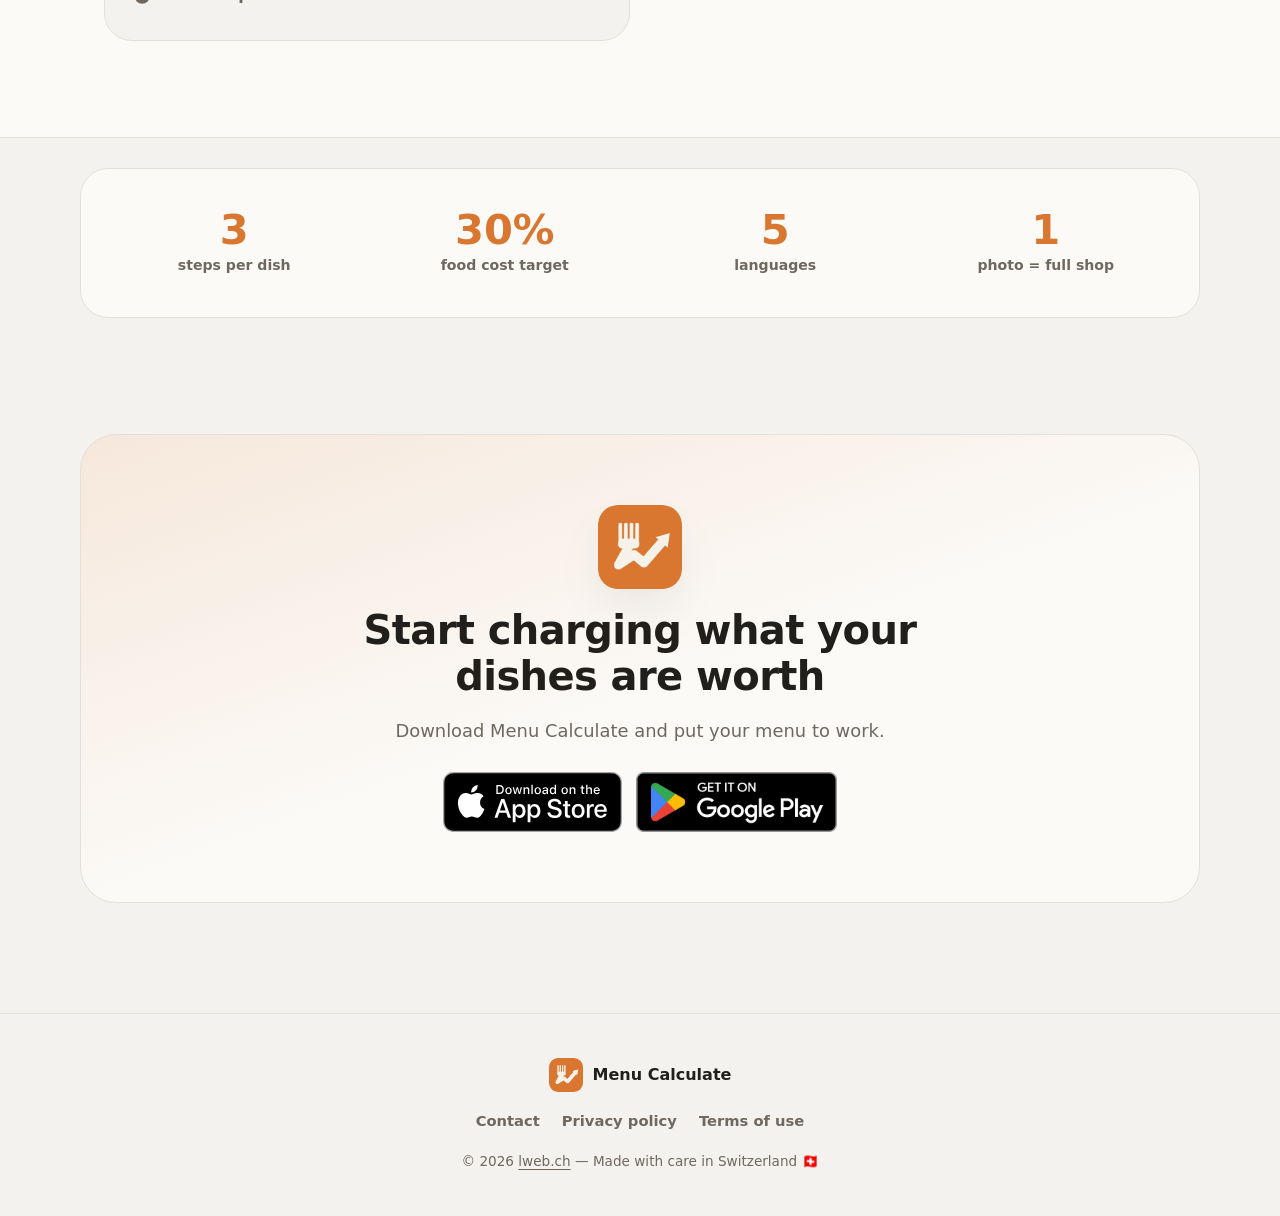
==== commit dfa20e94: "Póster del hero mientras carga el reel + footer con enlace y bandera - Hero: imagen de espera (logo " ====
--- a/index.html
+++ b/index.html
@@ -131,7 +131,7 @@
 
         <div class="hero-media reveal delay-1">
           <div class="video-card tilt">
-            <video id="heroVideo" autoplay muted loop playsinline></video>
+            <video id="heroVideo" autoplay muted loop playsinline poster="assets/videospromo/poster.jpg"></video>
           </div>
           <!-- chips flotantes -->
           <div class="chip chip-fc float-a">
@@ -350,7 +350,7 @@
         <a href="privacy.html" data-i18n="foot_priv">Política de privacidad</a>
         <a href="terms.html" data-i18n="foot_term">Términos de uso</a>
       </nav>
-      <p class="footer-copy" data-i18n="foot_copy">© 2026 lweb.ch — Hecho con cariño en Suiza</p>
+      <p class="footer-copy">© 2026 <a href="https://lweb.ch" target="_blank" rel="noopener">lweb.ch</a> — <span data-i18n="foot_copy">Hecho con cariño en Suiza 🇨🇭</span></p>
     </div>
   </footer>
 
--- a/styles.css
+++ b/styles.css
@@ -195,18 +195,19 @@
 .hero-mini { display: flex; gap: 22px; list-style: none; margin-top: 4px; }
 .hero-mini li { display: flex; align-items: center; gap: 7px; font-size: .92rem; font-weight: 600; color: var(--text-2); }
 
-.hero-media { position: relative; }
+/* el hero lleva el reel vertical en todos los tamaños; se limita el ancho para
+   que en escritorio no crezca a lo alto, y los chips (posicionados respecto a
+   .hero-media) sigan pegados a la tarjeta */
+.hero-media { position: relative; max-width: 340px; margin: 0 auto; }
 .video-card {
   border-radius: var(--radius); overflow: hidden;
   border: 1px solid var(--line); background: var(--bg-el);
   box-shadow: var(--shadow);
 }
-.video-card video { width: 100%; aspect-ratio: 16 / 9; object-fit: cover; }
+.video-card video { width: 100%; aspect-ratio: 9 / 16; object-fit: cover; }
 .tilt { transform: rotate(1.6deg); }
 @media (max-width: 720px) {
-  /* en móvil el hero lleva el vídeo vertical */
-  .hero-media .video-card { max-width: 300px; margin: 0 auto; }
-  .hero-media .video-card video { aspect-ratio: 9 / 16; }
+  .hero-media { max-width: 300px; }
 }
 
 /* chips flotantes */
@@ -424,6 +425,8 @@
 .footer-links a { font-size: .92rem; font-weight: 600; color: var(--text-2); transition: color .15s; }
 .footer-links a:hover { color: var(--accent); }
 .footer-copy { font-size: .85rem; color: var(--text-2); }
+.footer-copy a { color: inherit; text-decoration: underline; text-underline-offset: 3px; }
+.footer-copy a:hover { color: var(--accent); }
 
 /* ---------- páginas legales (privacy.html / terms.html) ---------- */
 .legal-page { padding: 120px 0 80px; }
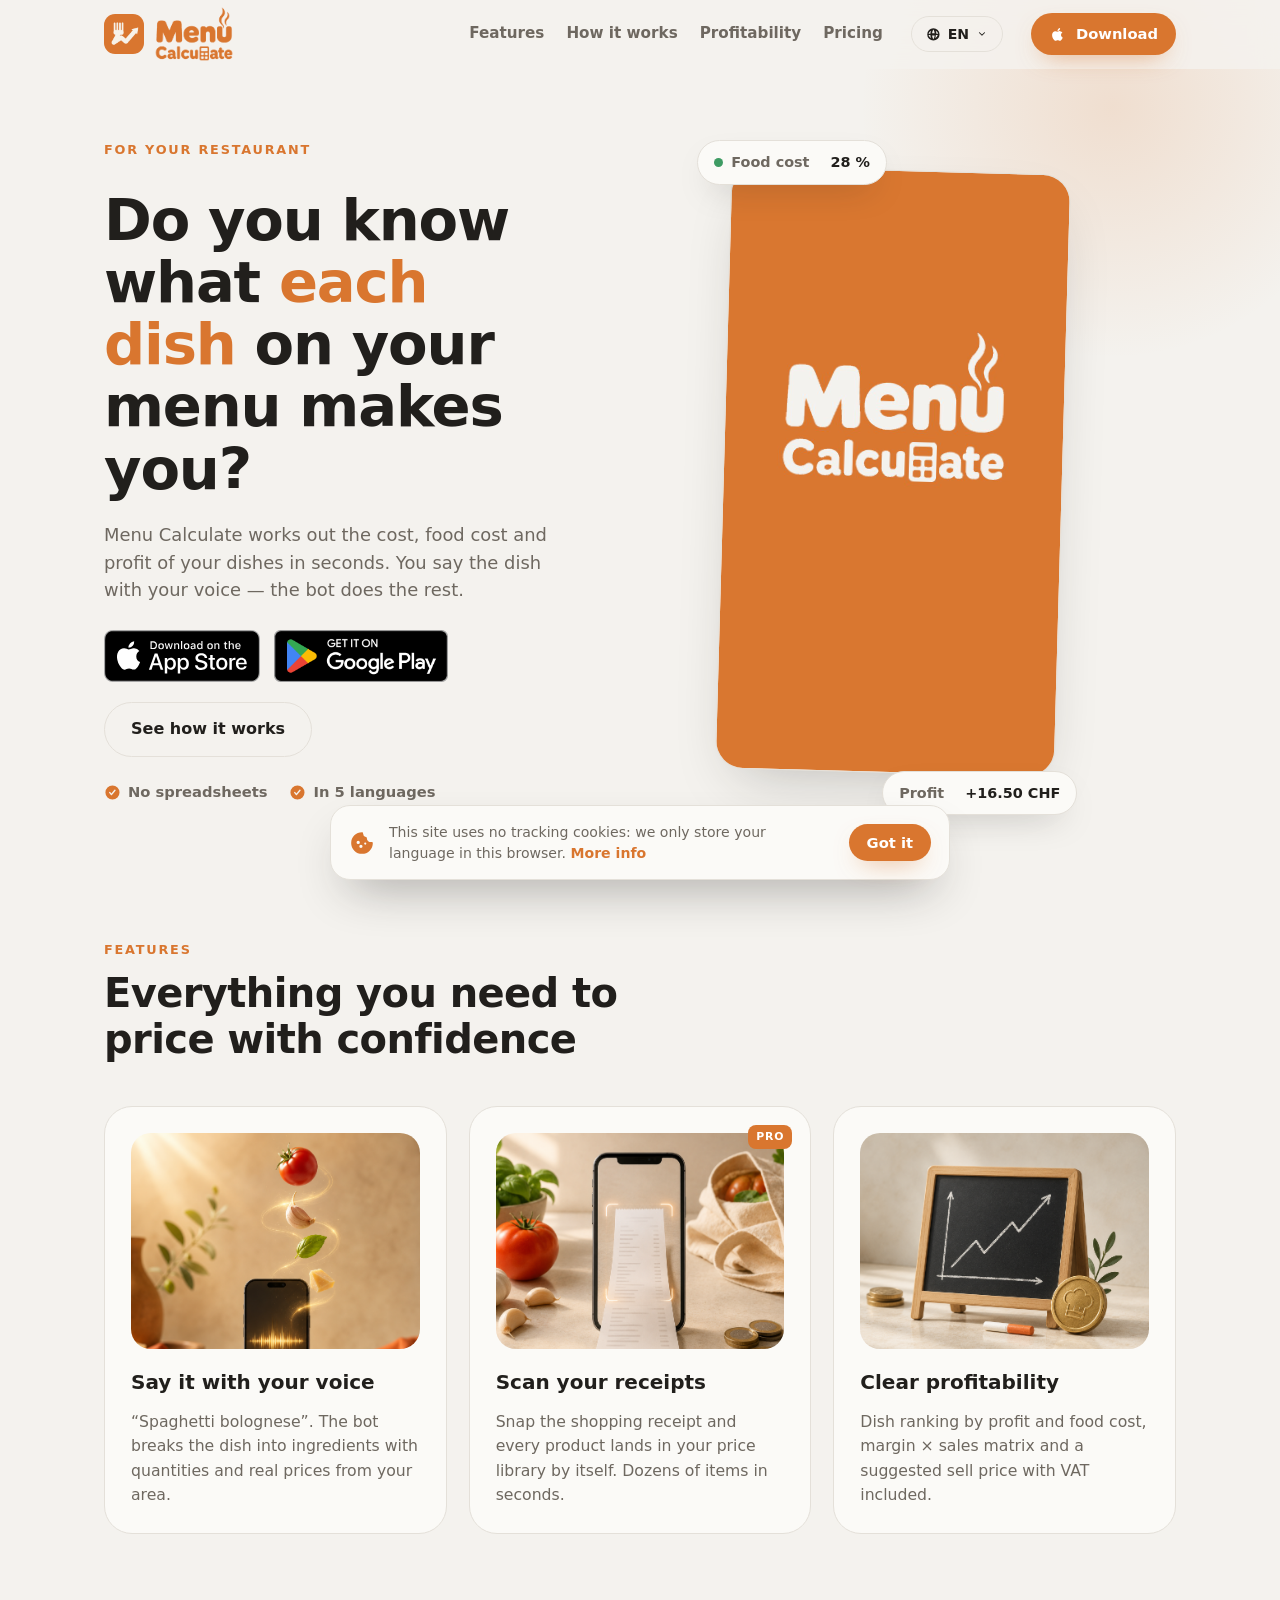
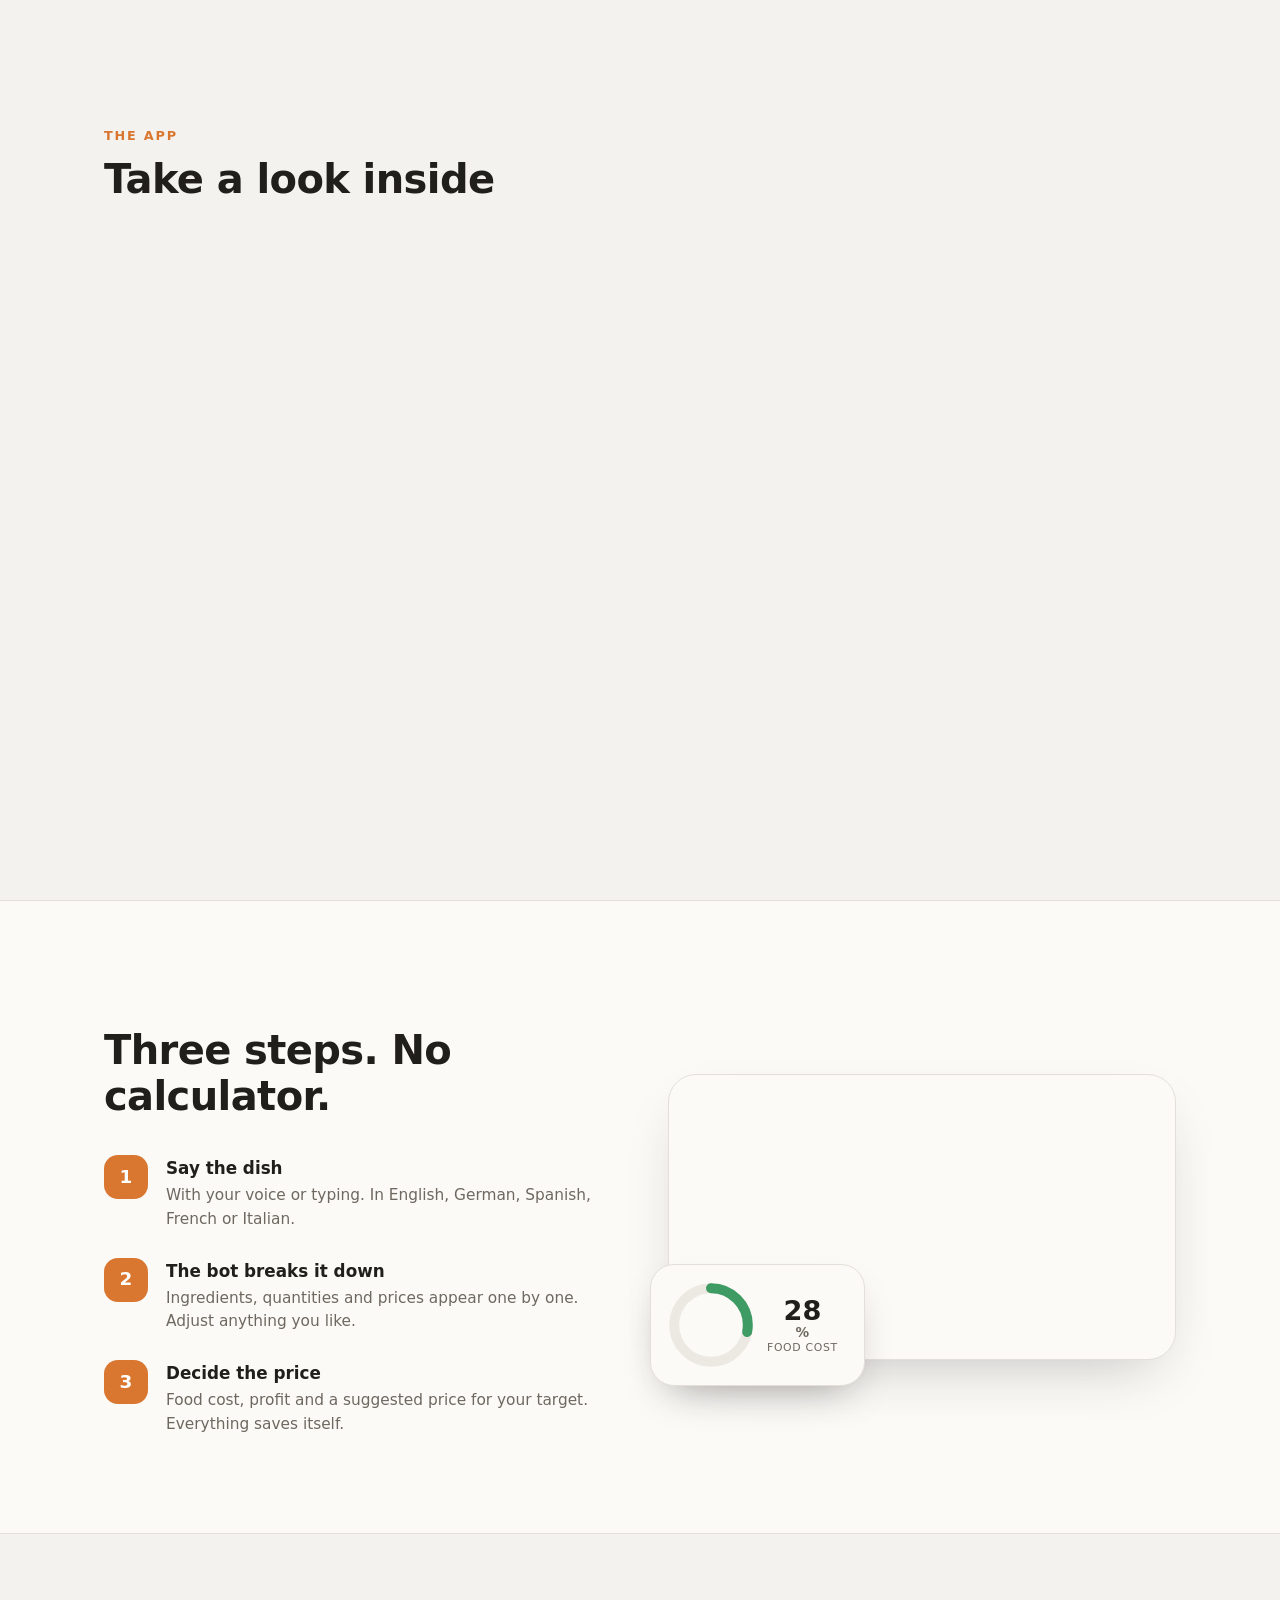
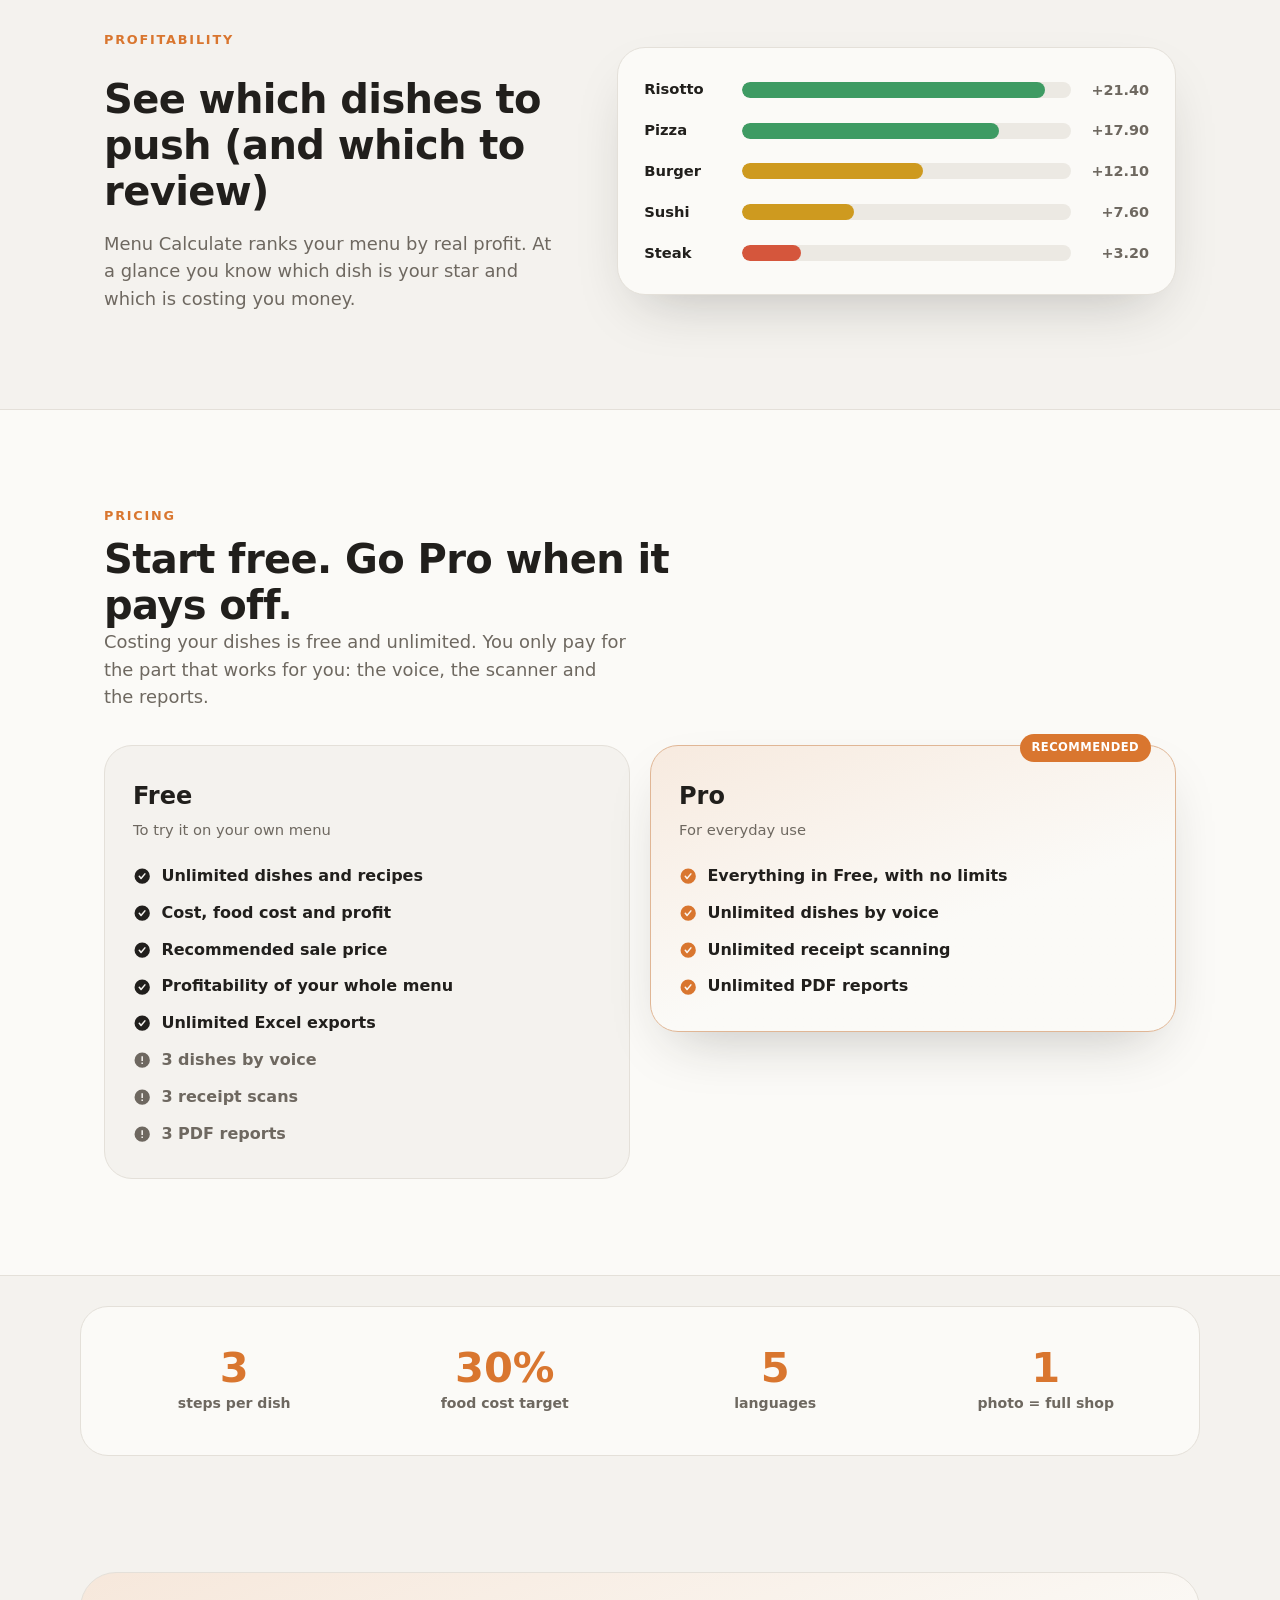
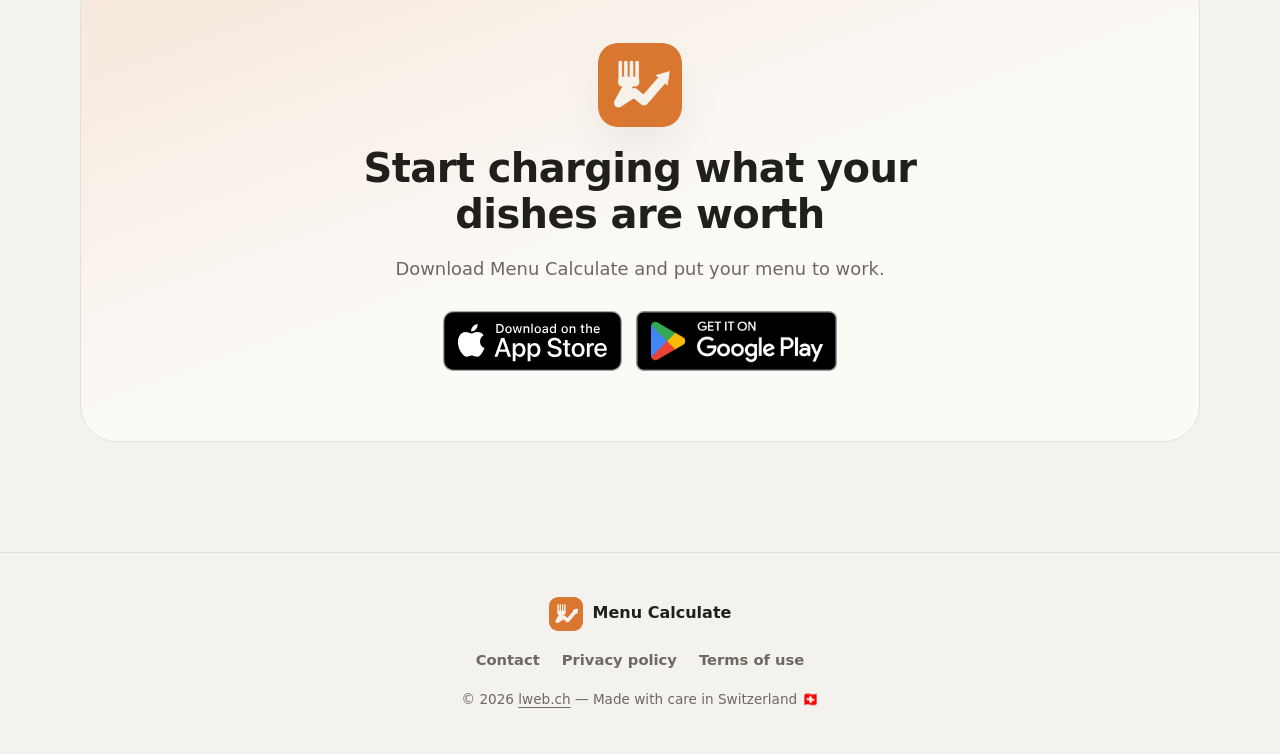
==== commit 6a54f623: ",updat16“" ====
--- a/index.html
+++ b/index.html
@@ -3,9 +3,9 @@
 <head>
   <meta charset="utf-8" />
   <meta name="viewport" content="width=device-width, initial-scale=1" />
-  <title>Menu Calculate — El precio justo para cada plato</title>
-  <meta name="description" content="Calcula el coste, el food cost y el beneficio de cada plato de tu carta en segundos. Díselo con tu voz y el bot hace el resto. Para restaurantes, en 5 idiomas." />
-  <meta name="keywords" content="food cost, escandallo, coste plato restaurante, calcular precio menú, rentabilidad restaurante, food cost calculator, app restaurante, escandallo de cocina, margen platos, Speisenkalkulation, Wareneinsatz" />
+  <title>Menu Calculate — Calculadora de food cost y precios de tu menú</title>
+  <meta name="description" content="Menu Calculate es la calculadora de menú para restaurantes: calcula el coste, el food cost y el beneficio de cada plato de tu carta en segundos. Díselo con tu voz y el bot hace el resto. En 5 idiomas." />
+  <meta name="keywords" content="calculadora de menú, menú calculador, calculadora de food cost, calculadora de costes de recetas, food cost, escandallo, coste plato restaurante, calcular precio menú, rentabilidad restaurante, food cost calculator, app restaurante, escandallo de cocina, margen platos, Speisenkalkulation, Wareneinsatz" />
   <meta name="author" content="lweb.ch" />
   <meta name="robots" content="index, follow, max-image-preview:large" />
 
@@ -20,8 +20,8 @@
   <meta property="og:type" content="website" />
   <meta property="og:site_name" content="Menu Calculate" />
   <meta property="og:url" content="https://menu-calculate.com/" />
-  <meta property="og:title" content="Menu Calculate — El precio justo para cada plato" />
-  <meta property="og:description" content="Coste, food cost y beneficio de tu carta en segundos. Díselo con tu voz y el bot hace el resto." />
+  <meta property="og:title" content="Menu Calculate — Calculadora de food cost y precios de tu menú" />
+  <meta property="og:description" content="La calculadora de menú para restaurantes: coste, food cost y beneficio de tu carta en segundos. Díselo con tu voz y el bot hace el resto." />
   <meta property="og:image" content="https://menu-calculate.com/assets/og-image.png" />
   <meta property="og:image:width" content="1200" />
   <meta property="og:image:height" content="630" />
@@ -33,8 +33,8 @@
 
   <!-- Twitter / X -->
   <meta name="twitter:card" content="summary_large_image" />
-  <meta name="twitter:title" content="Menu Calculate — El precio justo para cada plato" />
-  <meta name="twitter:description" content="Coste, food cost y beneficio de tu carta en segundos. Con tu voz." />
+  <meta name="twitter:title" content="Menu Calculate — Calculadora de food cost y precios de tu menú" />
+  <meta name="twitter:description" content="La calculadora de menú para restaurantes: coste, food cost y beneficio de tu carta en segundos. Con tu voz." />
   <meta name="twitter:image" content="https://menu-calculate.com/assets/og-image.png" />
 
   <!-- Datos estructurados -->
@@ -43,9 +43,10 @@
     "@context": "https://schema.org",
     "@type": "MobileApplication",
     "name": "Menu Calculate",
+    "alternateName": "Calculadora de food cost y precios de menú",
     "operatingSystem": "iOS",
     "applicationCategory": "BusinessApplication",
-    "description": "Calcula el coste, el food cost y el beneficio de cada plato de tu carta en segundos. Dicta el plato con tu voz y el bot lo desglosa en ingredientes con precios.",
+    "description": "Calculadora de menú para restaurantes: calcula el coste, el food cost y el beneficio de cada plato de tu carta en segundos. Dicta el plato con tu voz y el bot lo desglosa en ingredientes con precios.",
     "inLanguage": ["es", "de", "en", "fr", "it"],
     "image": "https://menu-calculate.com/assets/og-image.png",
     "offers": { "@type": "Offer", "price": "0", "priceCurrency": "CHF" },
--- a/styles.css
+++ b/styles.css
@@ -204,7 +204,9 @@
   border: 1px solid var(--line); background: var(--bg-el);
   box-shadow: var(--shadow);
 }
-.video-card video { width: 100%; aspect-ratio: 9 / 16; object-fit: cover; }
+.video-card video { width: 100%; aspect-ratio: 16 / 9; object-fit: cover; }
+/* solo el reel del hero es vertical; el de "cómo funciona" sigue en 16:9 */
+.hero-media .video-card video { aspect-ratio: 9 / 16; }
 .tilt { transform: rotate(1.6deg); }
 @media (max-width: 720px) {
   .hero-media { max-width: 300px; }
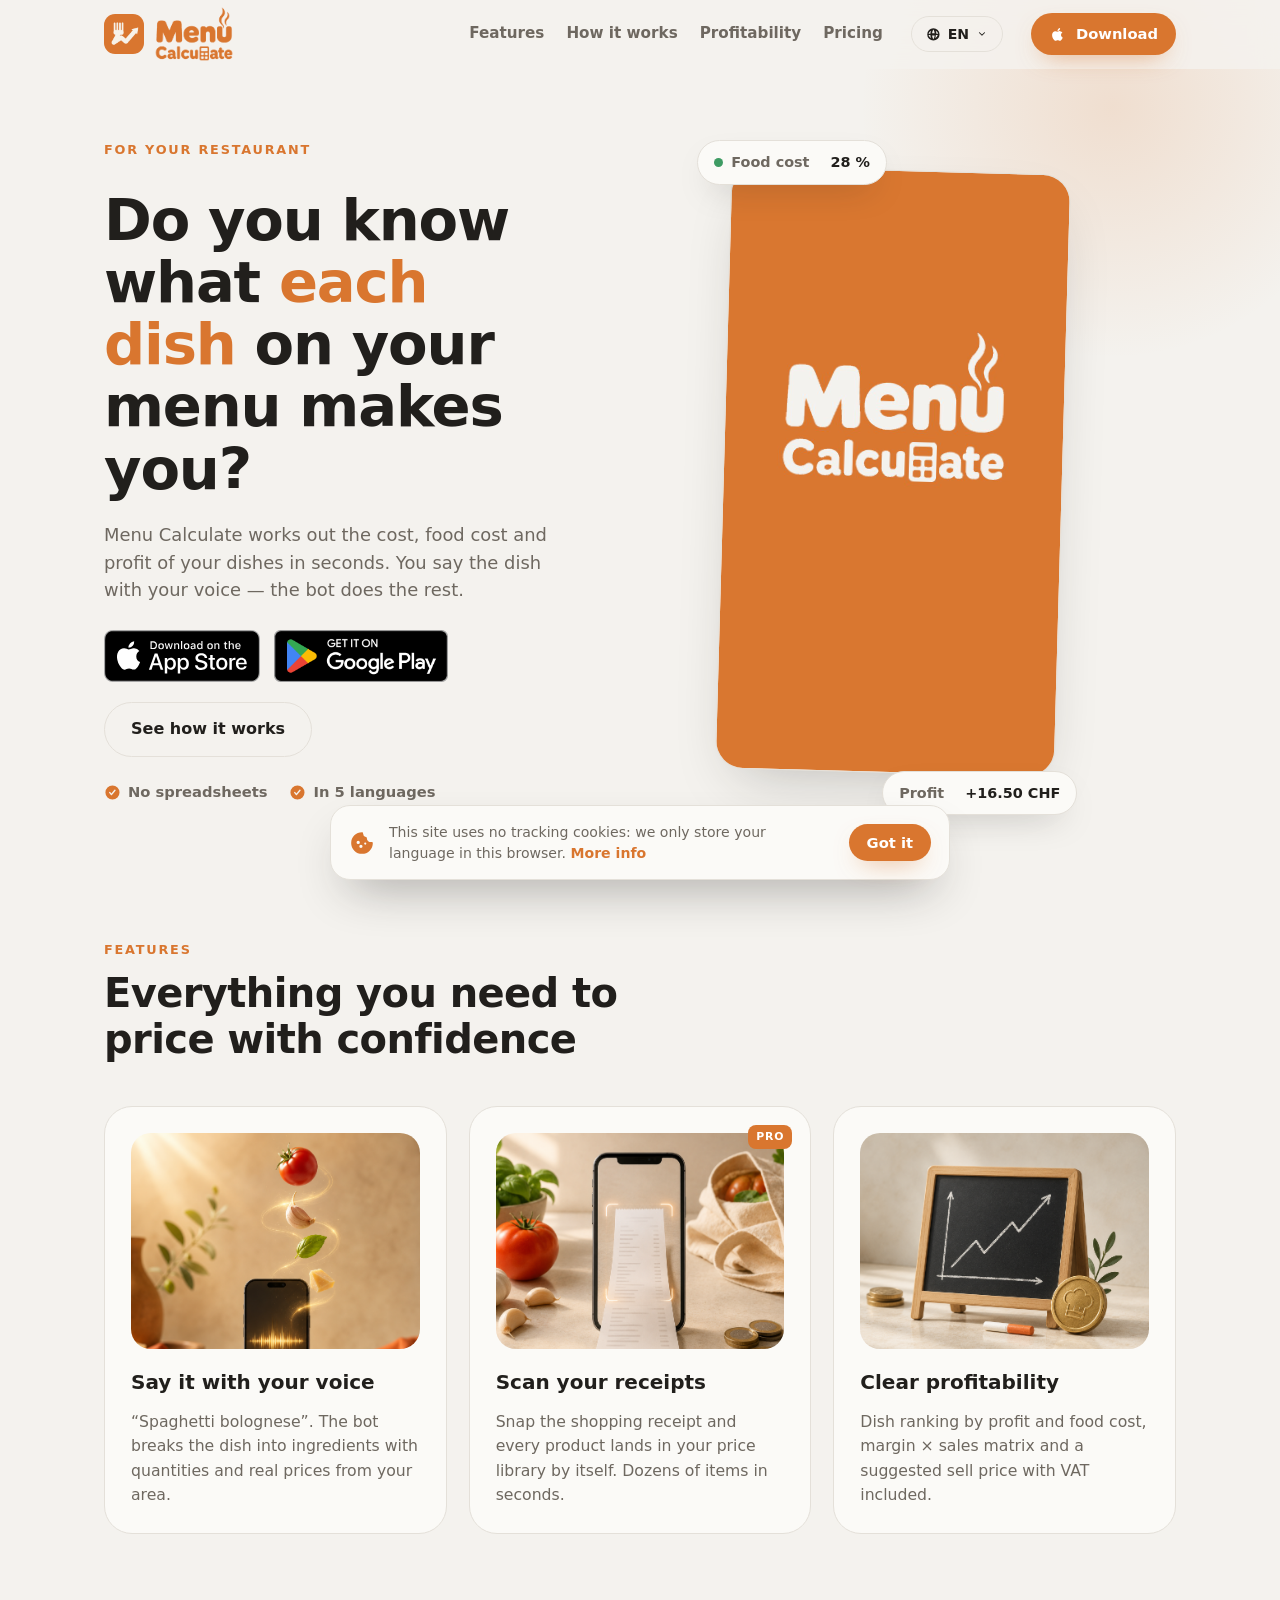
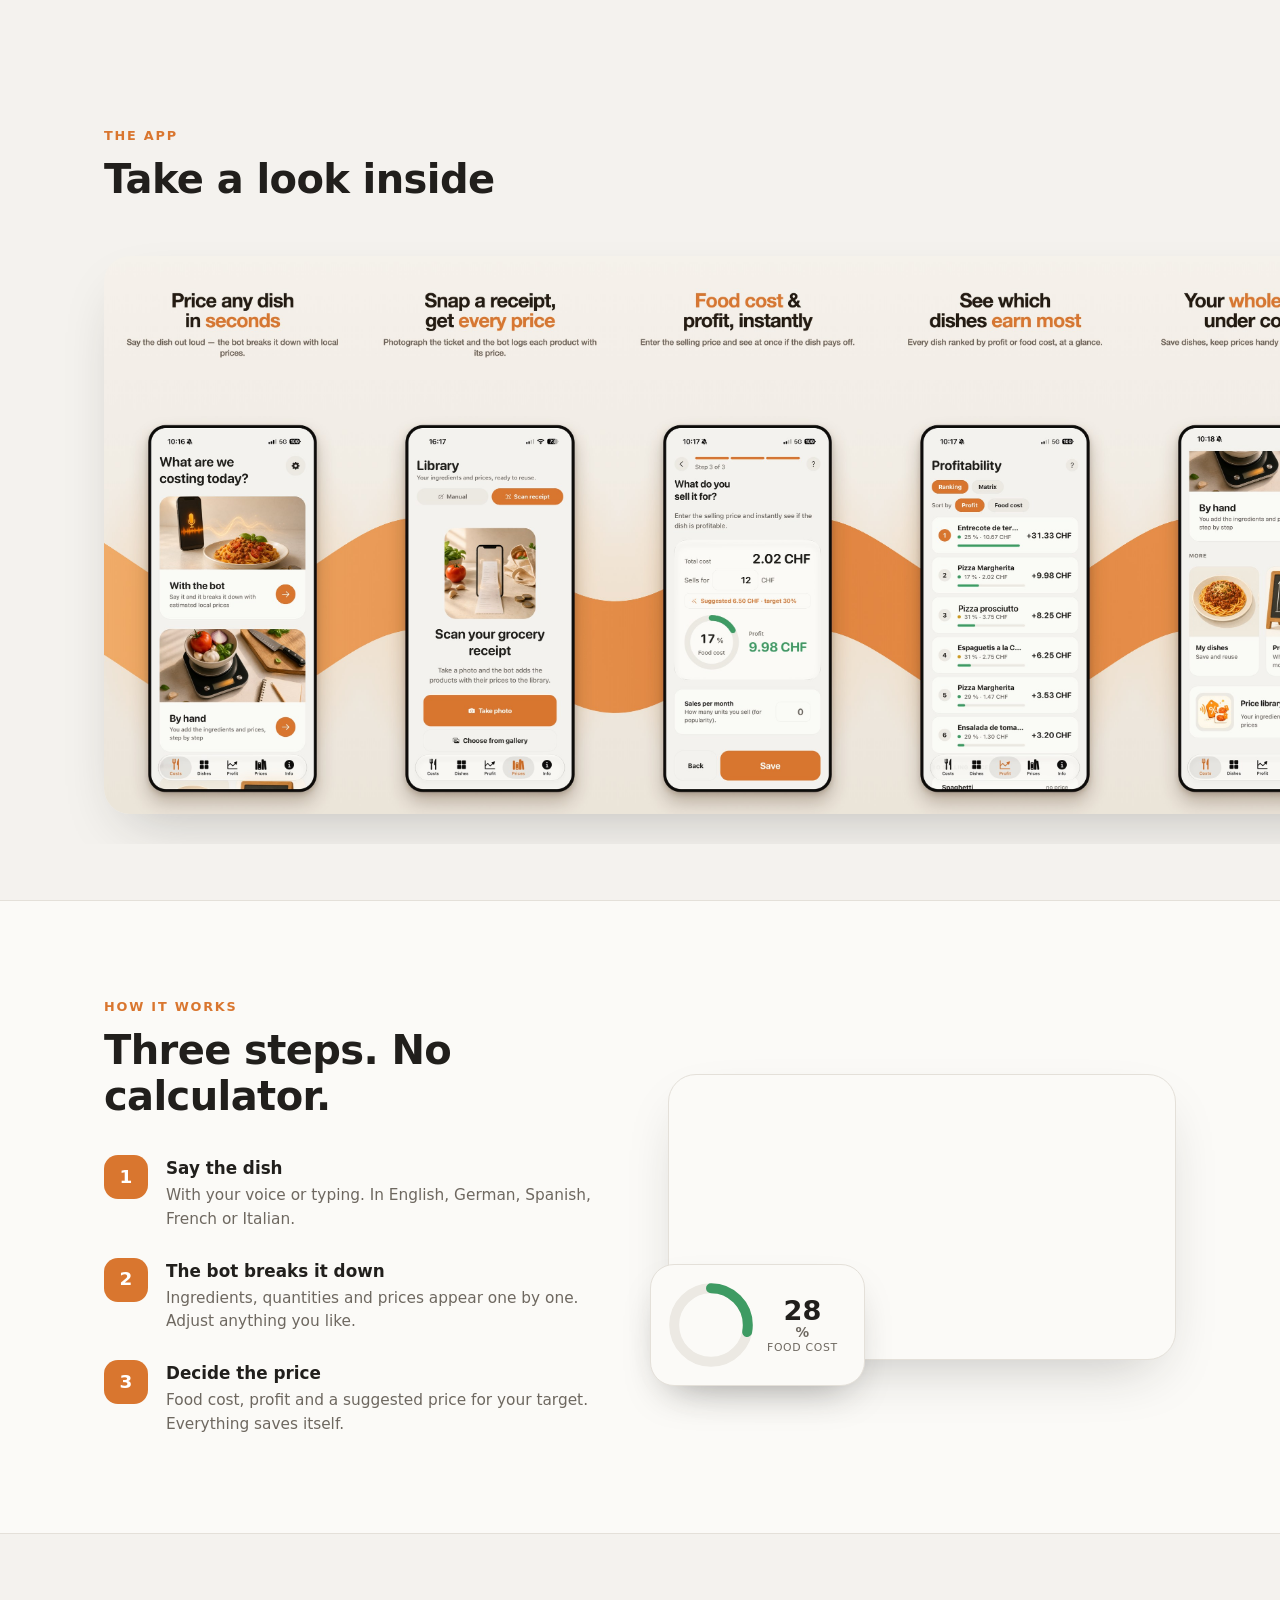
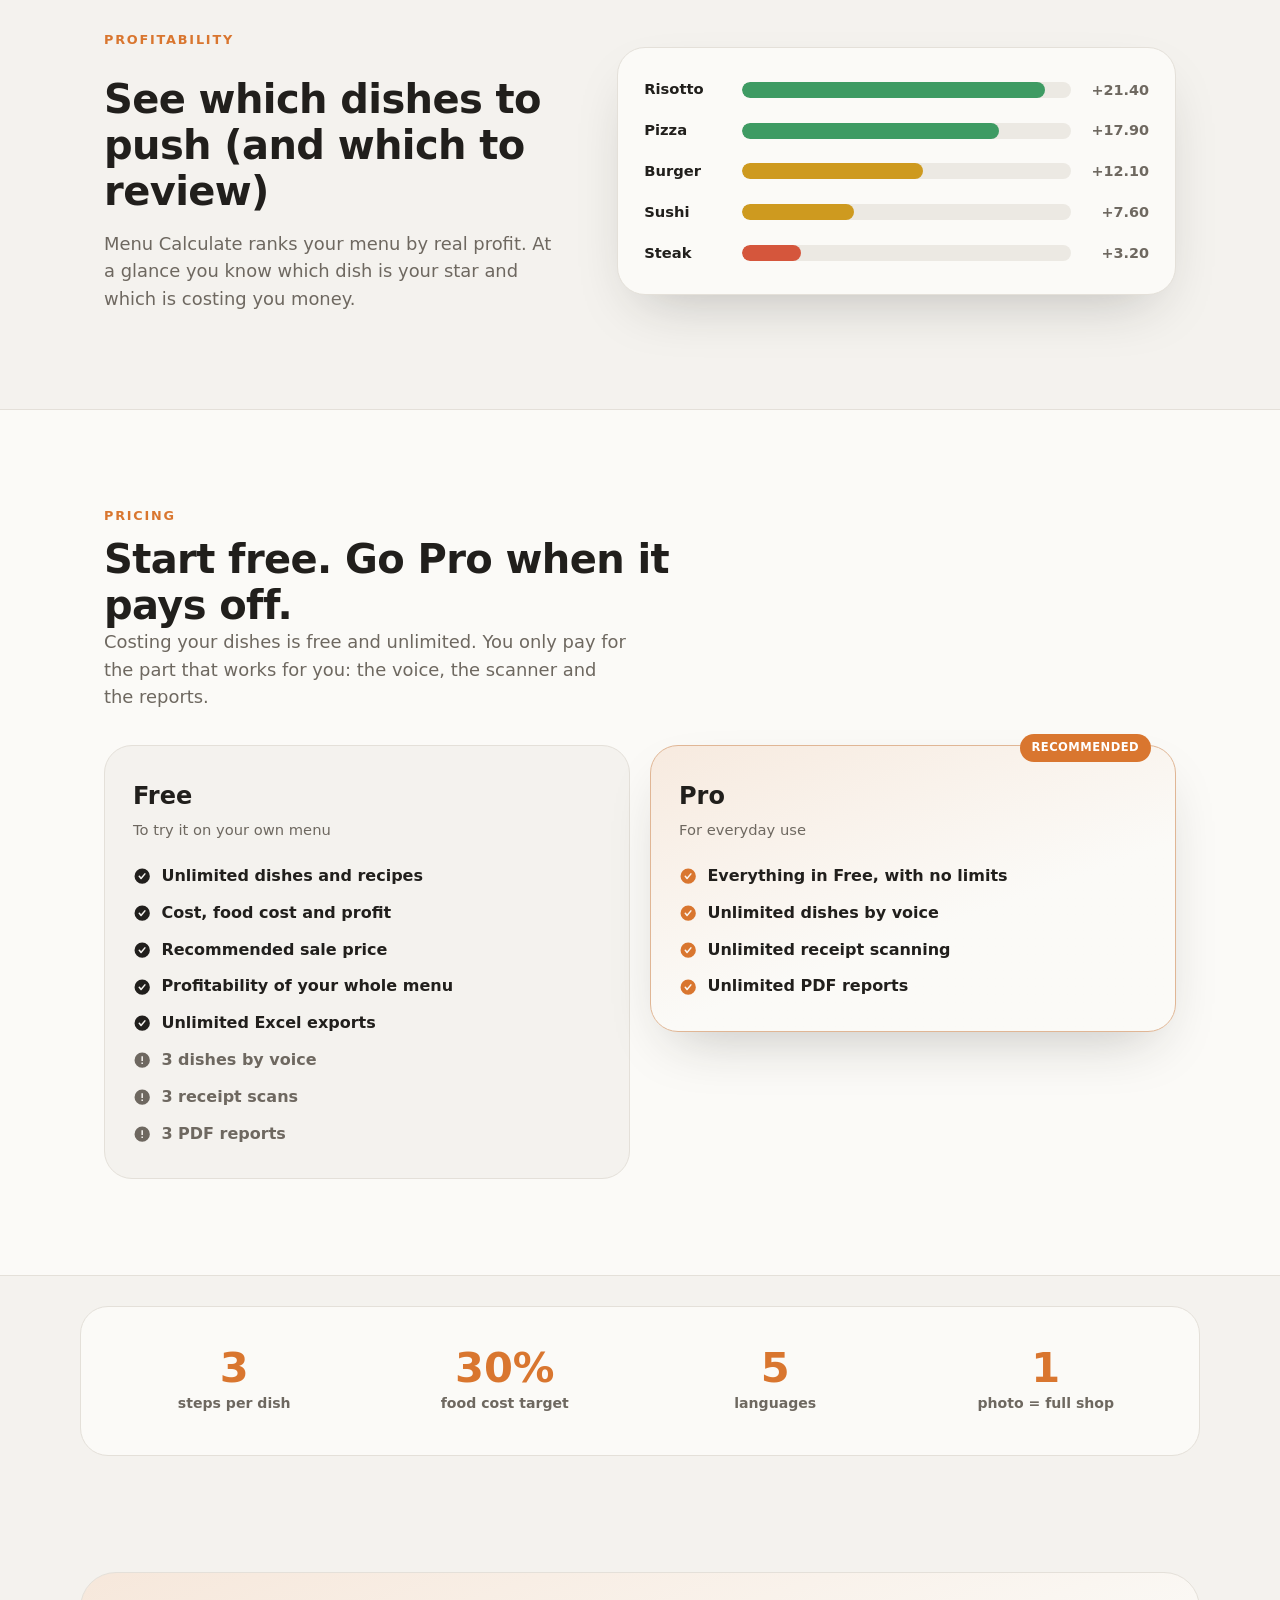
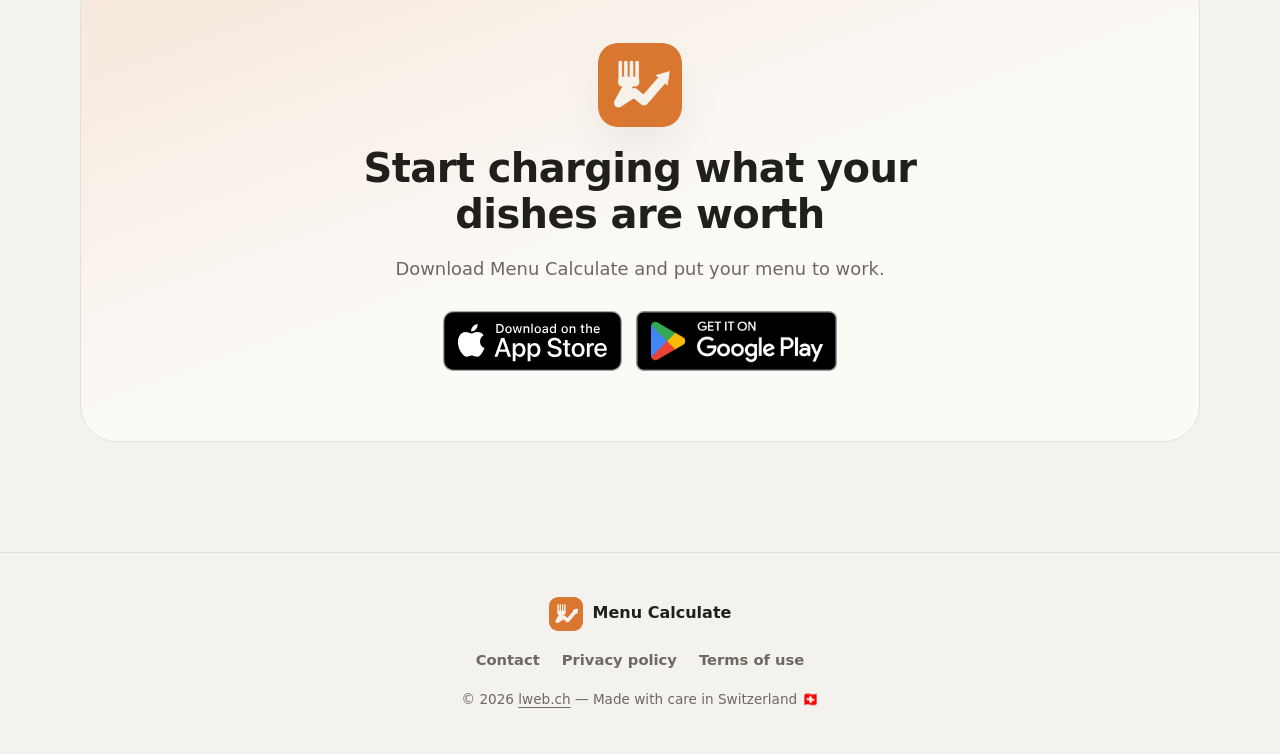
==== commit 501a3f67: ",updat16“" ====
--- a/index.html
+++ b/index.html
@@ -375,5 +375,6 @@
 
   <script src="i18n.js"></script>
   <script src="app.js"></script>
+  <script defer src="/_vercel/insights/script.js"></script>
 </body>
 </html>
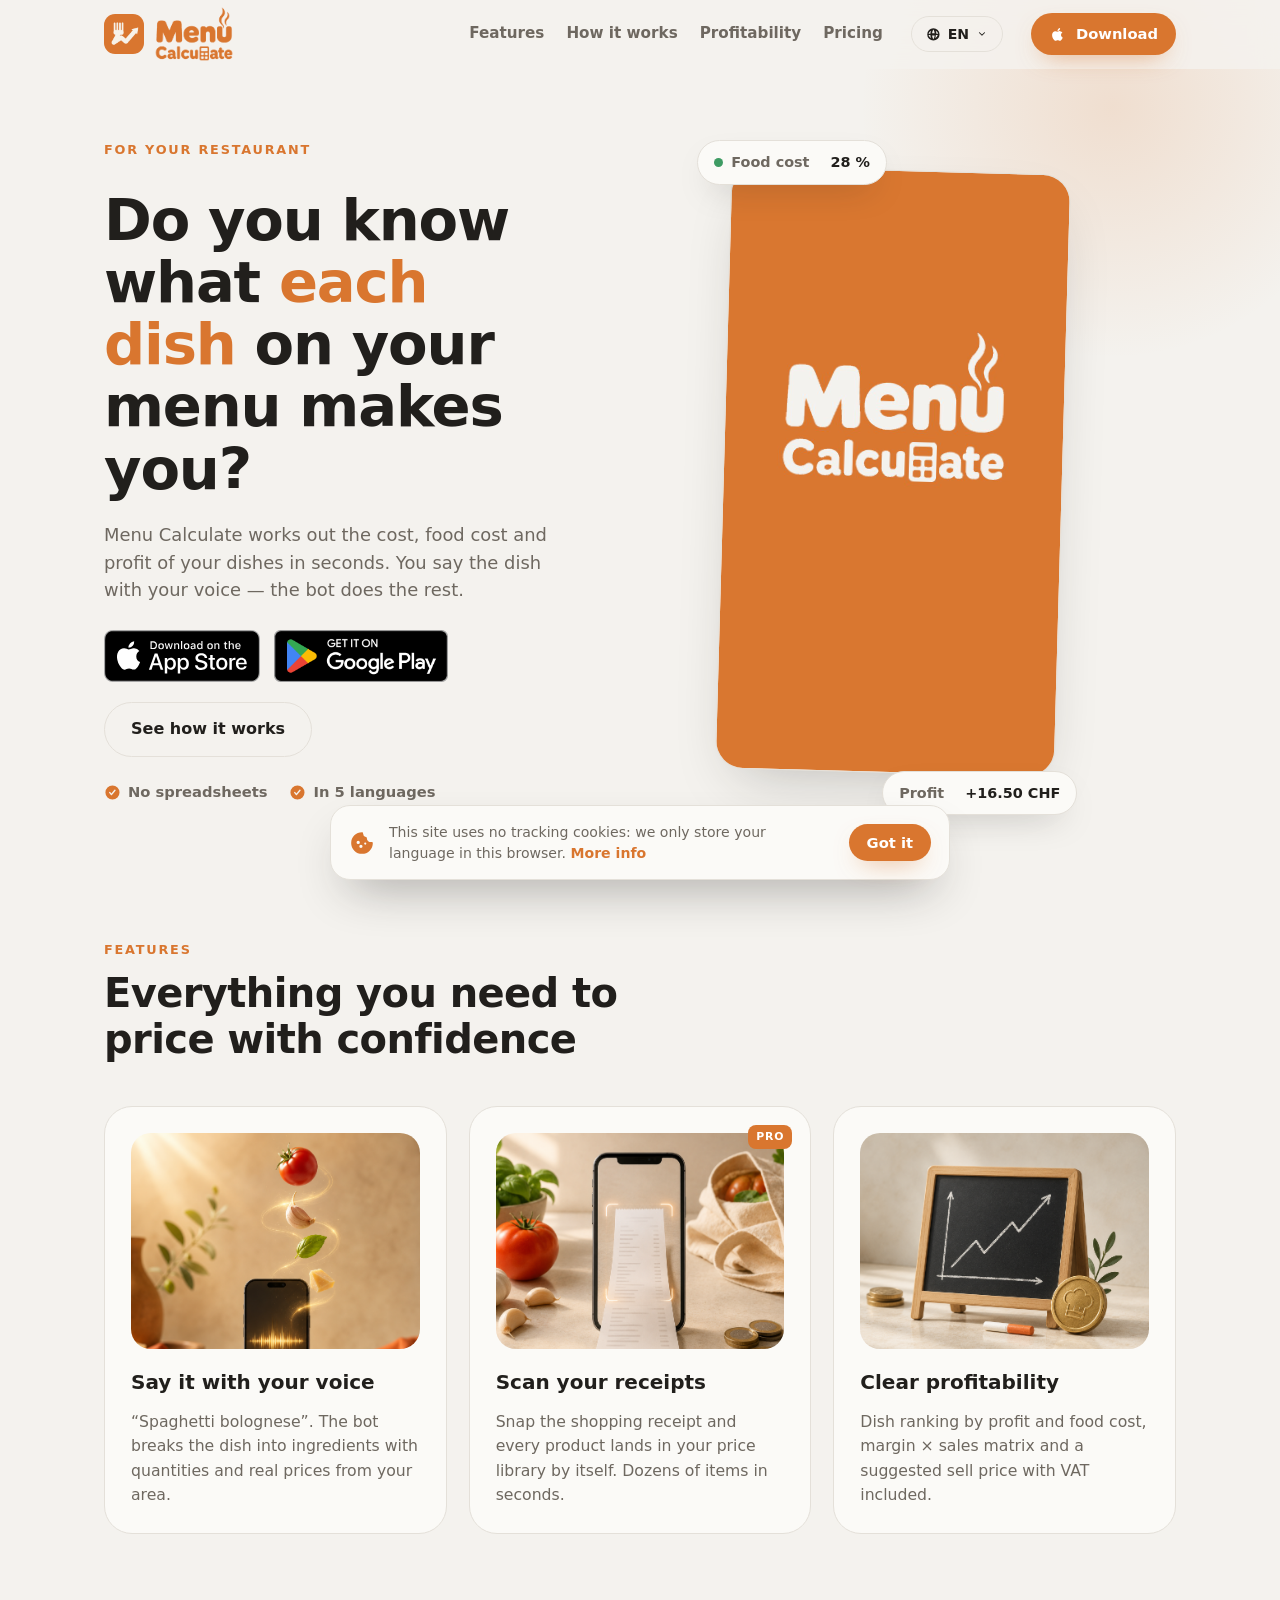
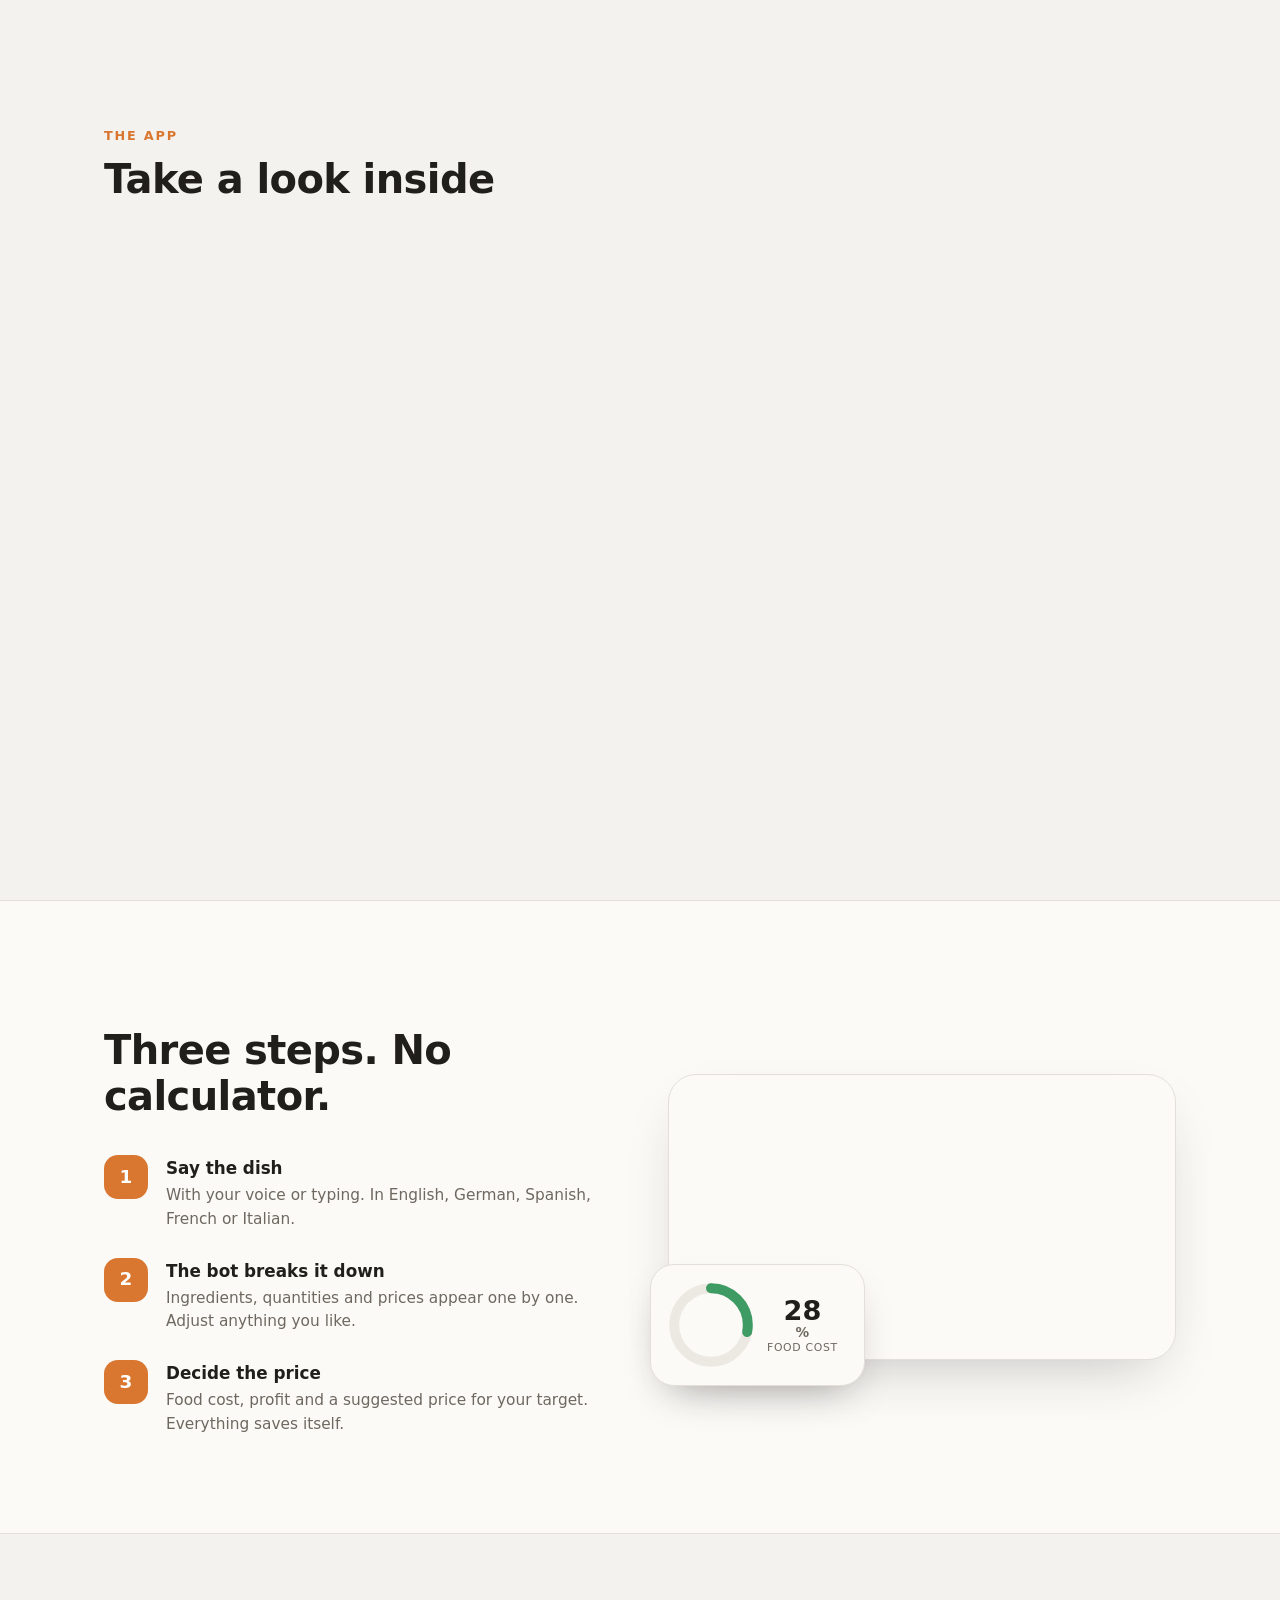
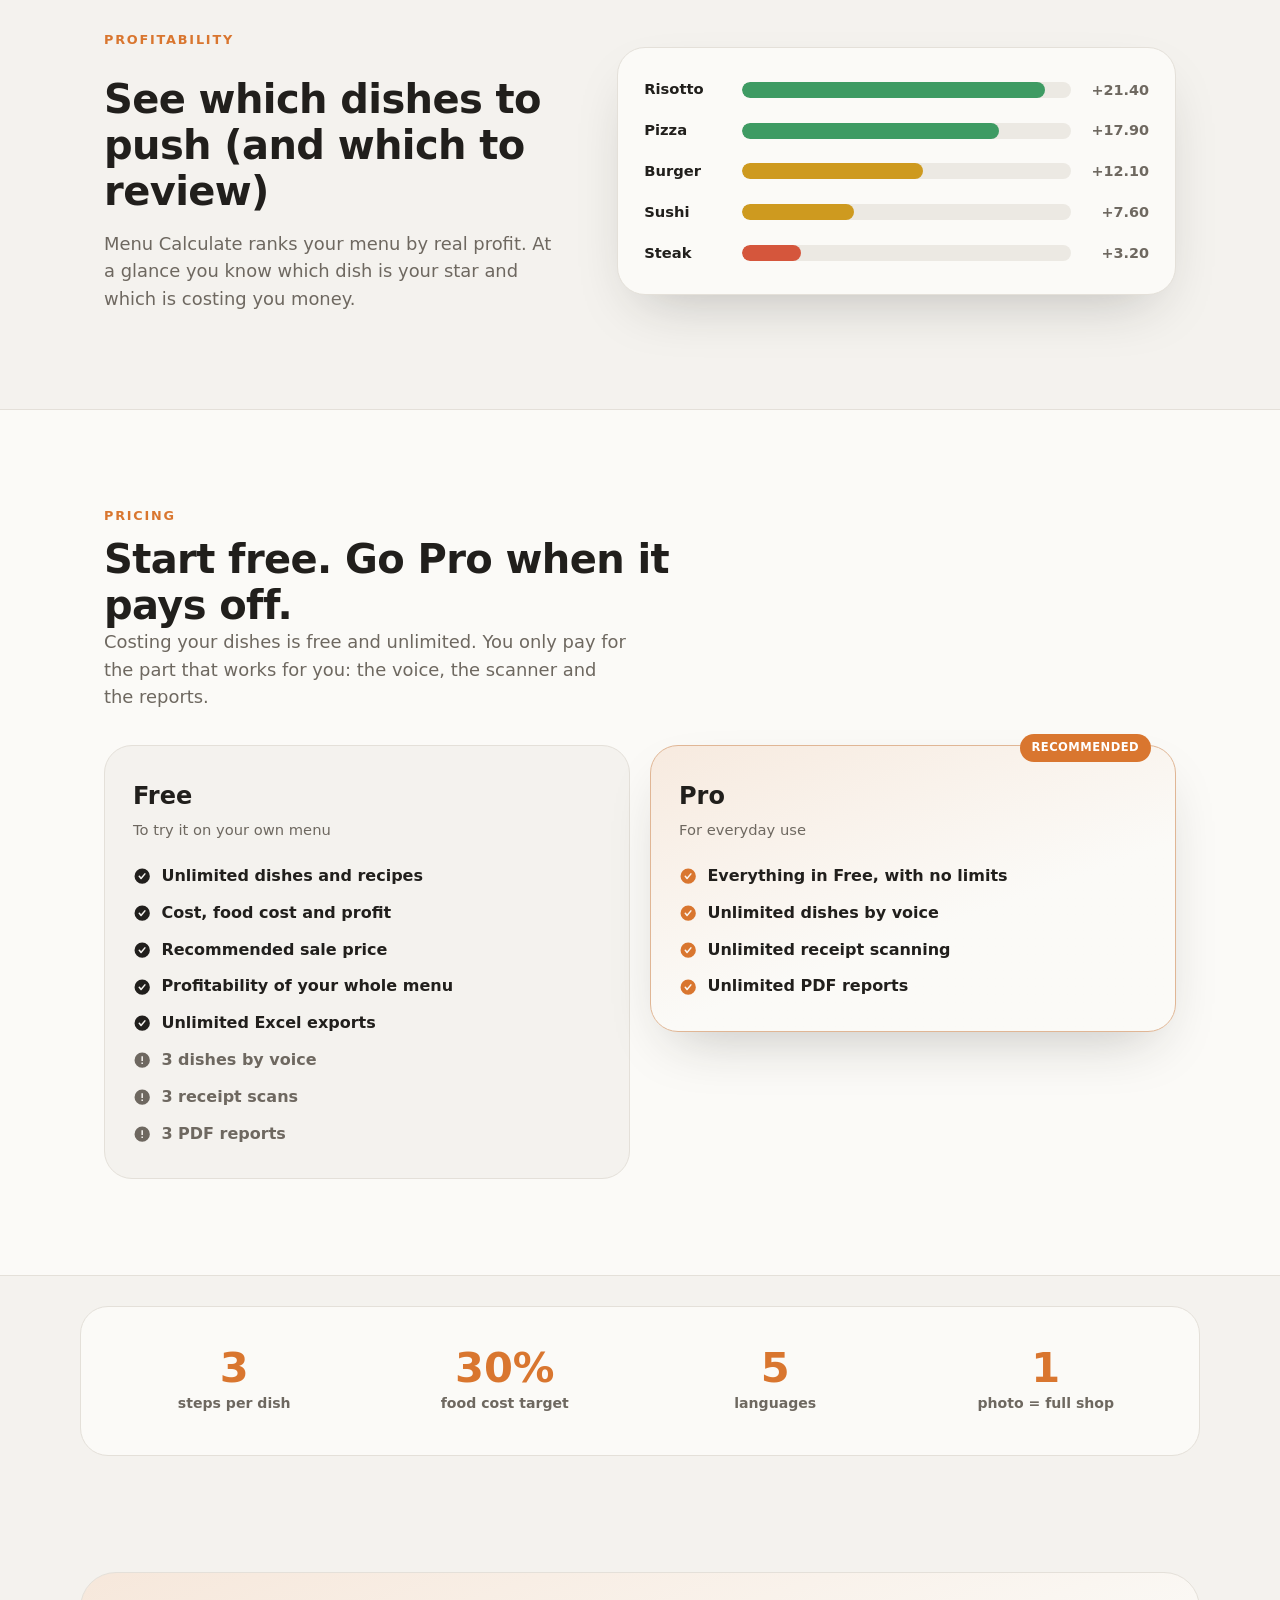
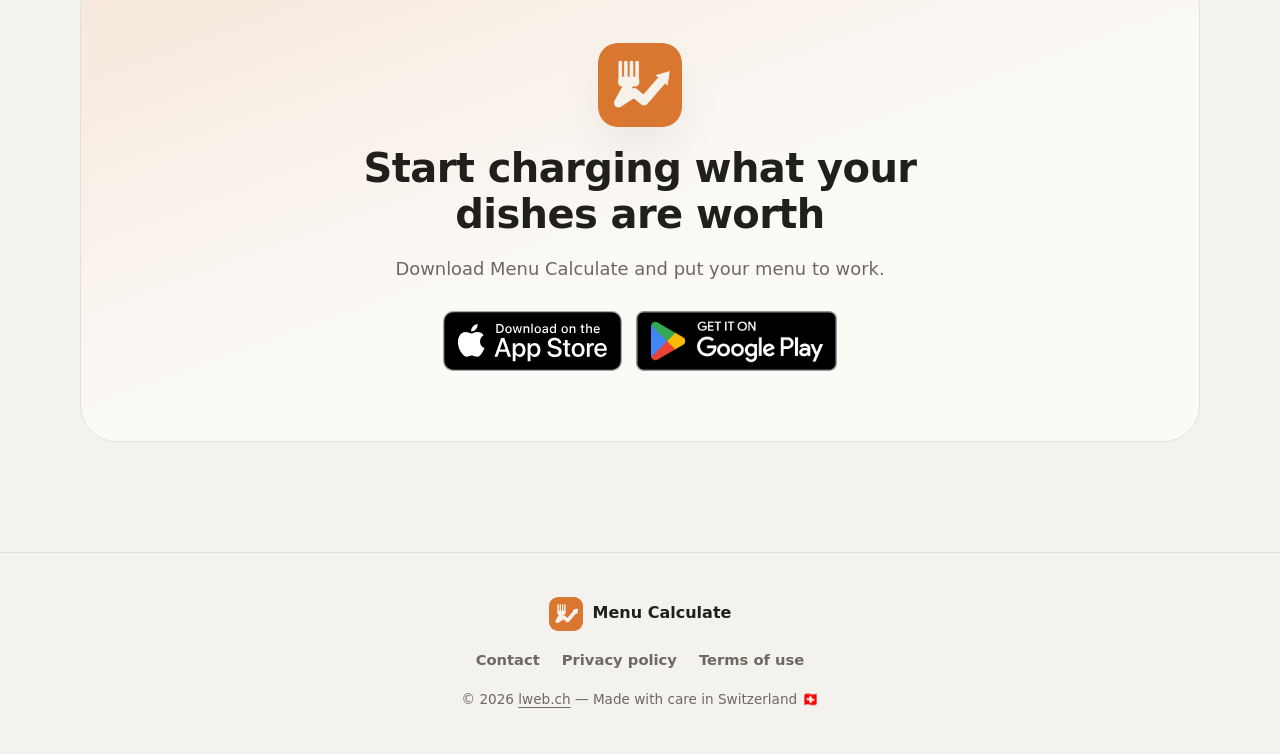
==== commit cbc17dfb: ",updat17“" ====
--- a/index.html
+++ b/index.html
@@ -117,9 +117,9 @@
             <a class="store-badge" href="https://apps.apple.com/us/app/menu-calculate/id6789038462" target="_blank" rel="noopener" aria-label="Download on the App Store">
               <img src="assets/app-store.svg" alt="Download on the App Store" />
             </a>
-            <button type="button" class="store-badge gp-soon" aria-haspopup="dialog" aria-label="Google Play">
+            <a class="store-badge" href="https://play.google.com/store/apps/details?id=ch.lweb.mise" target="_blank" rel="noopener" aria-label="Google Play">
               <img class="gp-badge-img" src="assets/badge-gp-es.png" alt="Google Play" />
-            </button>
+            </a>
           </div>
           <div class="hero-ctas">
             <a class="btn btn-ghost" href="#como" data-i18n="hero_cta2">Ver cómo funciona</a>
@@ -330,9 +330,9 @@
           <a class="store-badge" href="https://apps.apple.com/us/app/menu-calculate/id6789038462" target="_blank" rel="noopener" aria-label="Download on the App Store">
             <img src="assets/app-store.svg" alt="Download on the App Store" />
           </a>
-          <button type="button" class="store-badge gp-soon" aria-haspopup="dialog" aria-label="Google Play">
+          <a class="store-badge" href="https://play.google.com/store/apps/details?id=ch.lweb.mise" target="_blank" rel="noopener" aria-label="Google Play">
             <img class="gp-badge-img" src="assets/badge-gp-es.png" alt="Google Play" />
-          </button>
+          </a>
         </div>
       </div>
     </section>
@@ -362,17 +362,6 @@
     <button class="btn btn-small" id="cookiesOk" data-i18n="cookies_ok">Entendido</button>
   </div>
 
-  <!-- ============ MODAL: GOOGLE PLAY PRÓXIMAMENTE ============ -->
-  <div class="gp-modal" id="gpModal" hidden>
-    <div class="gp-modal-backdrop" data-gp-close></div>
-    <div class="gp-modal-card" role="dialog" aria-modal="true" aria-labelledby="gpModalTitulo">
-      <img class="gp-badge-img gp-modal-badge" src="assets/badge-gp-es.png" alt="Google Play" />
-      <h3 id="gpModalTitulo" data-i18n="gp_modal_titulo">Muy pronto en Google Play</h3>
-      <p data-i18n="gp_modal_texto">La app estará disponible en Google Play en los próximos días. De momento puedes descargarla en el App Store para iOS.</p>
-      <button type="button" class="btn btn-small" data-gp-close data-i18n="gp_modal_ok">Entendido</button>
-    </div>
-  </div>
-
   <script src="i18n.js"></script>
   <script src="app.js"></script>
   <script defer src="/_vercel/insights/script.js"></script>
--- a/styles.css
+++ b/styles.css
@@ -172,26 +172,6 @@
 .store-badges-big { justify-content: center; margin-top: 10px; }
 .store-badges-big .store-badge img { height: 60px; }
 @media (max-width: 480px) { .store-badge img { height: 46px; } .store-badges-big .store-badge img { height: 50px; } }
-/* el badge de Google Play es un botón (abre el modal "próximamente"), no un enlace */
-.gp-soon { background: none; border: 0; padding: 0; cursor: pointer; font: inherit; }
-
-/* ---------- modal Google Play próximamente ---------- */
-.gp-modal { position: fixed; inset: 0; z-index: 90; display: grid; place-items: center; padding: 24px; }
-.gp-modal[hidden] { display: none; }
-.gp-modal-backdrop { position: absolute; inset: 0; background: rgba(33, 31, 28, .55); backdrop-filter: blur(4px); -webkit-backdrop-filter: blur(4px); }
-.gp-modal-card {
-  position: relative;
-  display: grid; gap: 14px; justify-items: center;
-  background: var(--bg-el); border: 1px solid var(--line); border-radius: 24px;
-  padding: 34px 28px; max-width: 420px; width: 100%; text-align: center;
-  box-shadow: var(--shadow);
-  animation: gp-pop .28s ease;
-}
-@keyframes gp-pop { from { opacity: 0; transform: translateY(14px) scale(.97); } }
-.gp-modal-badge { height: 56px; }
-.gp-modal-card h3 { margin: 4px 0 0; font-size: 1.35rem; }
-.gp-modal-card p { margin: 0 0 6px; color: var(--text-2); }
-@media (prefers-reduced-motion: reduce) { .gp-modal-card { animation: none; } }
 .hero-mini { display: flex; gap: 22px; list-style: none; margin-top: 4px; }
 .hero-mini li { display: flex; align-items: center; gap: 7px; font-size: .92rem; font-weight: 600; color: var(--text-2); }
 
